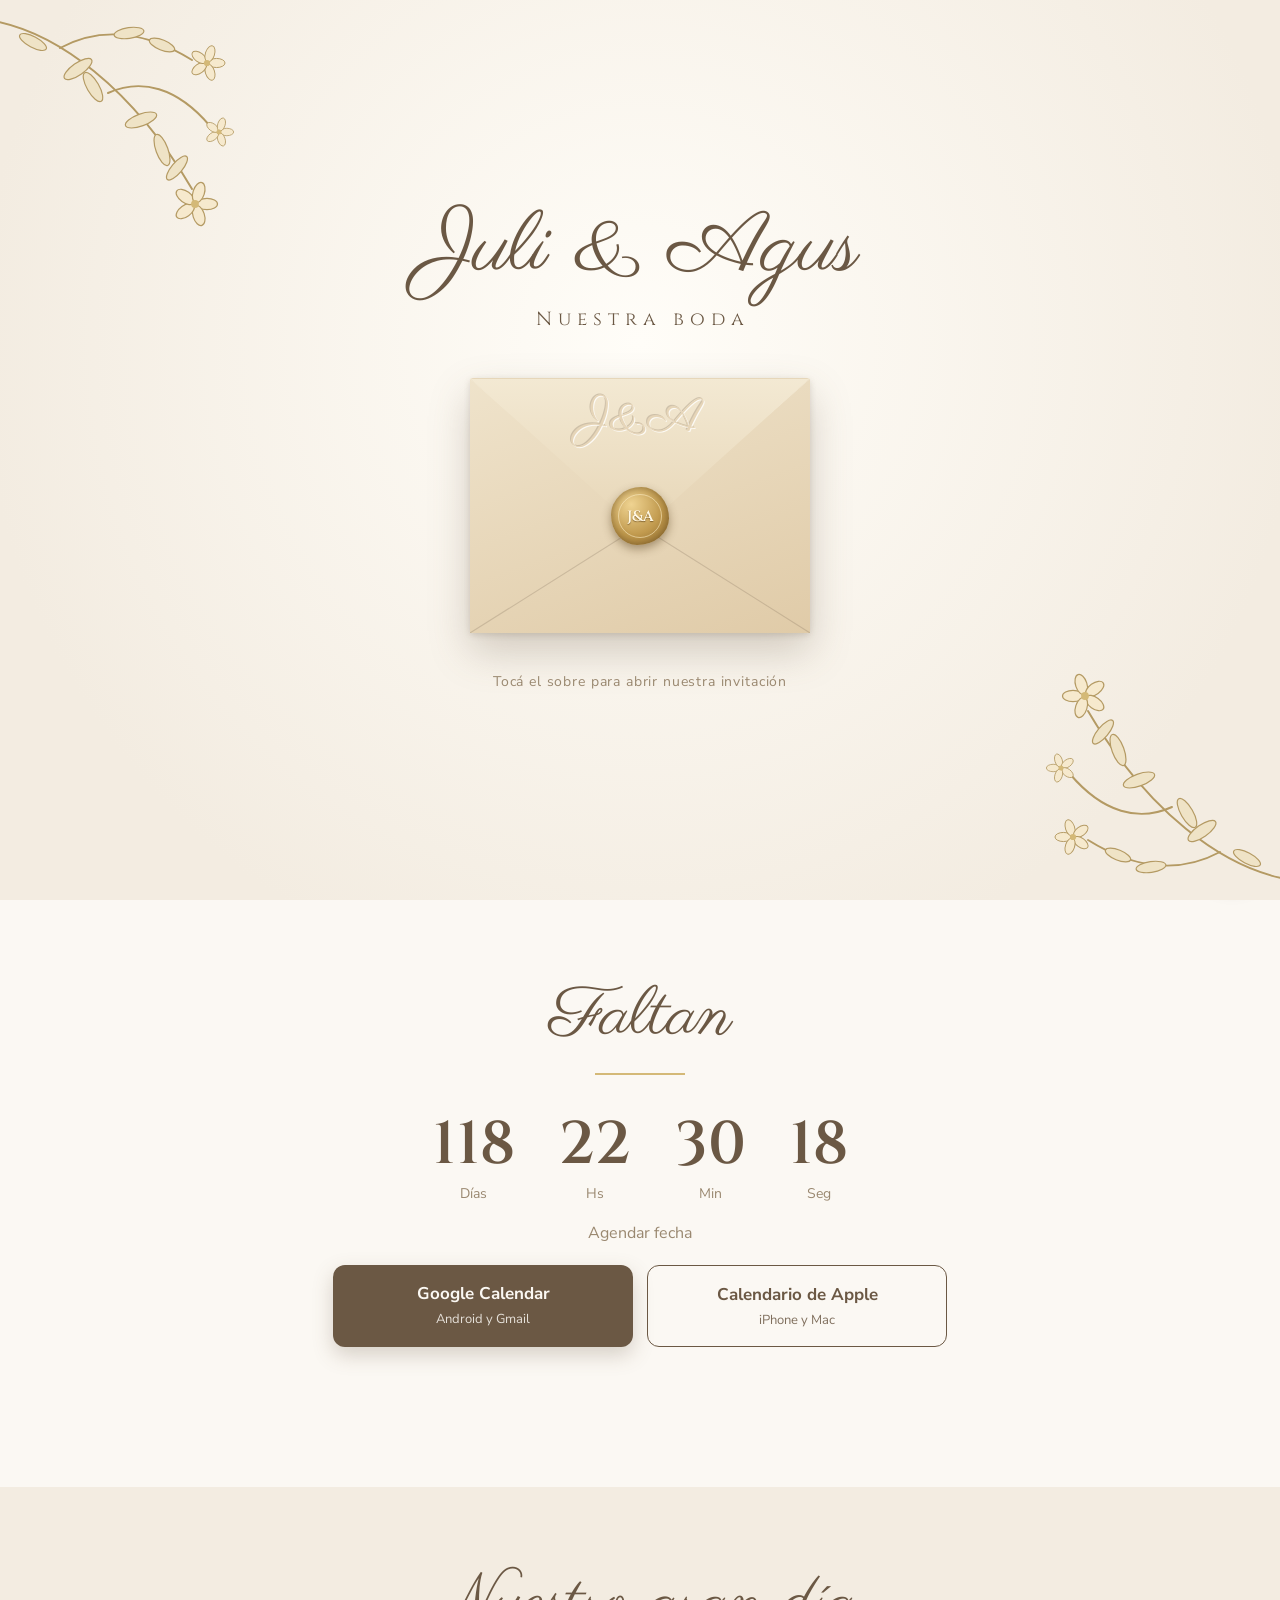
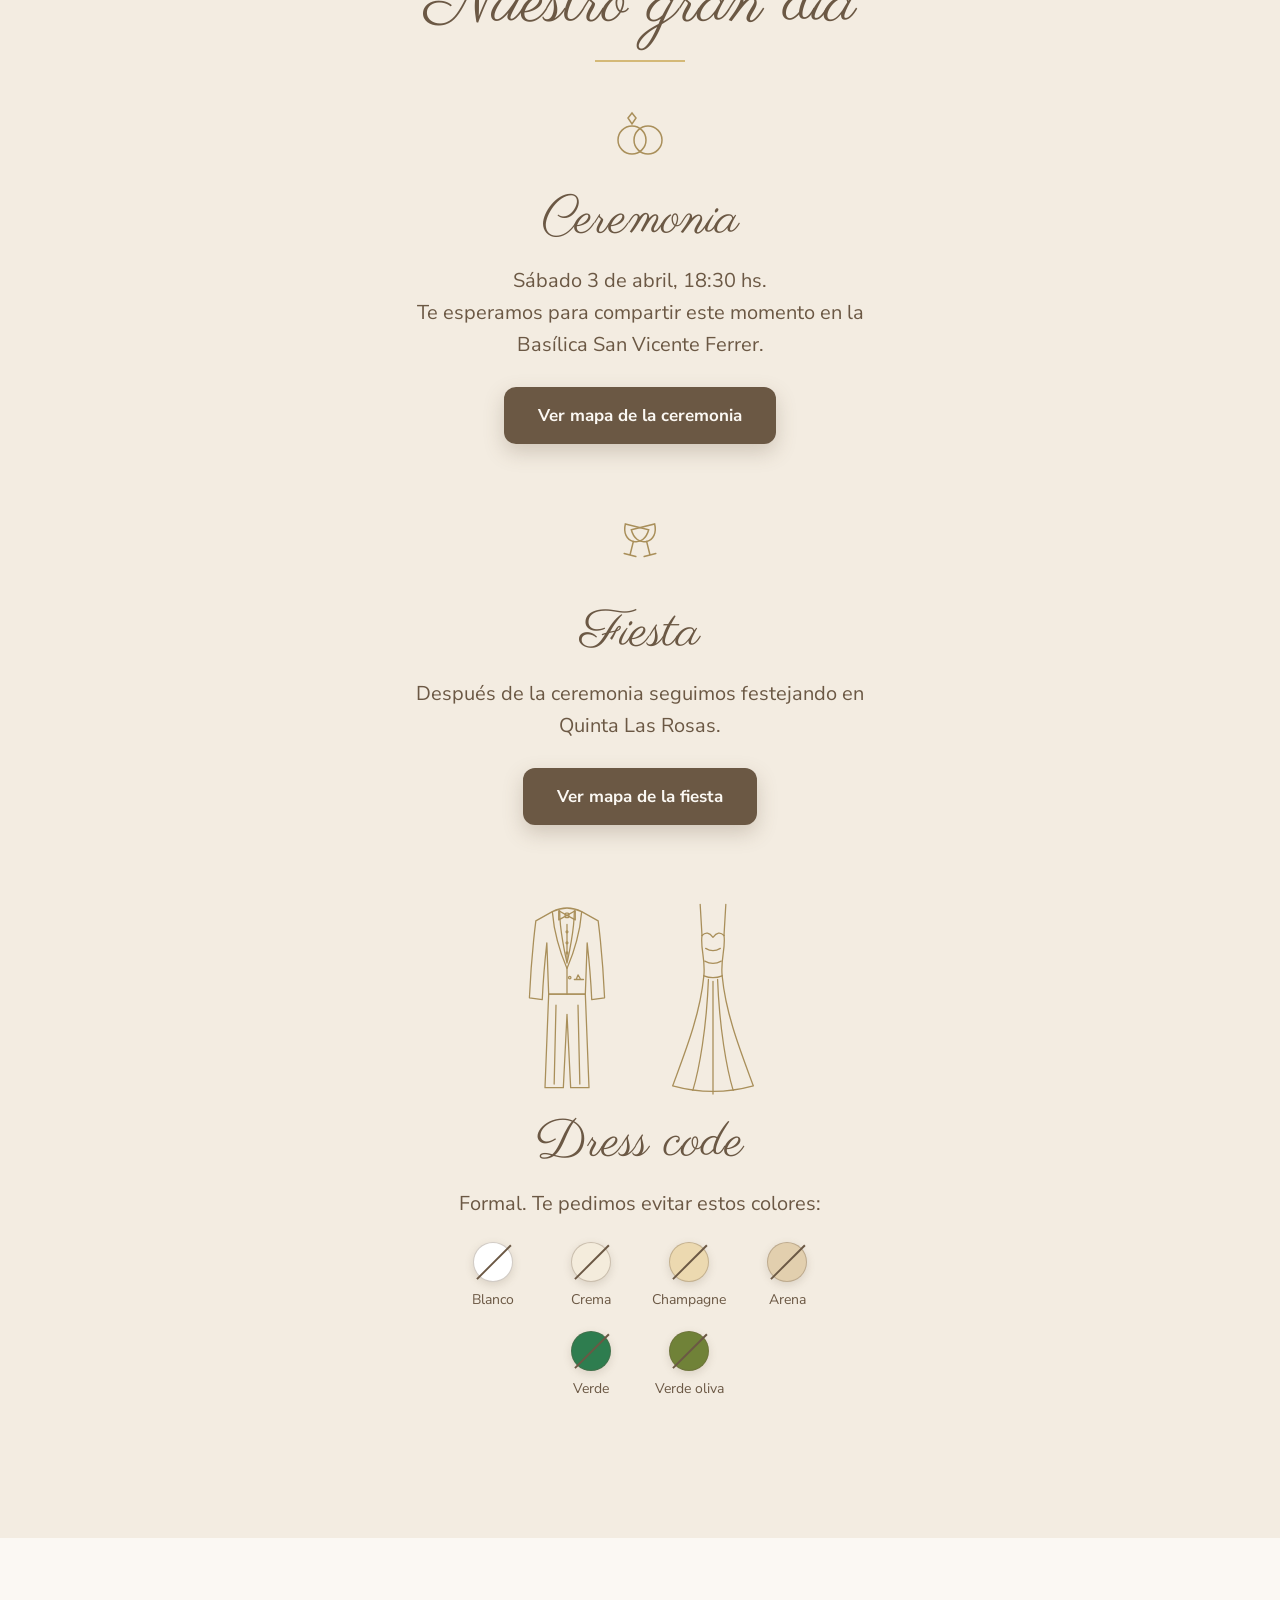
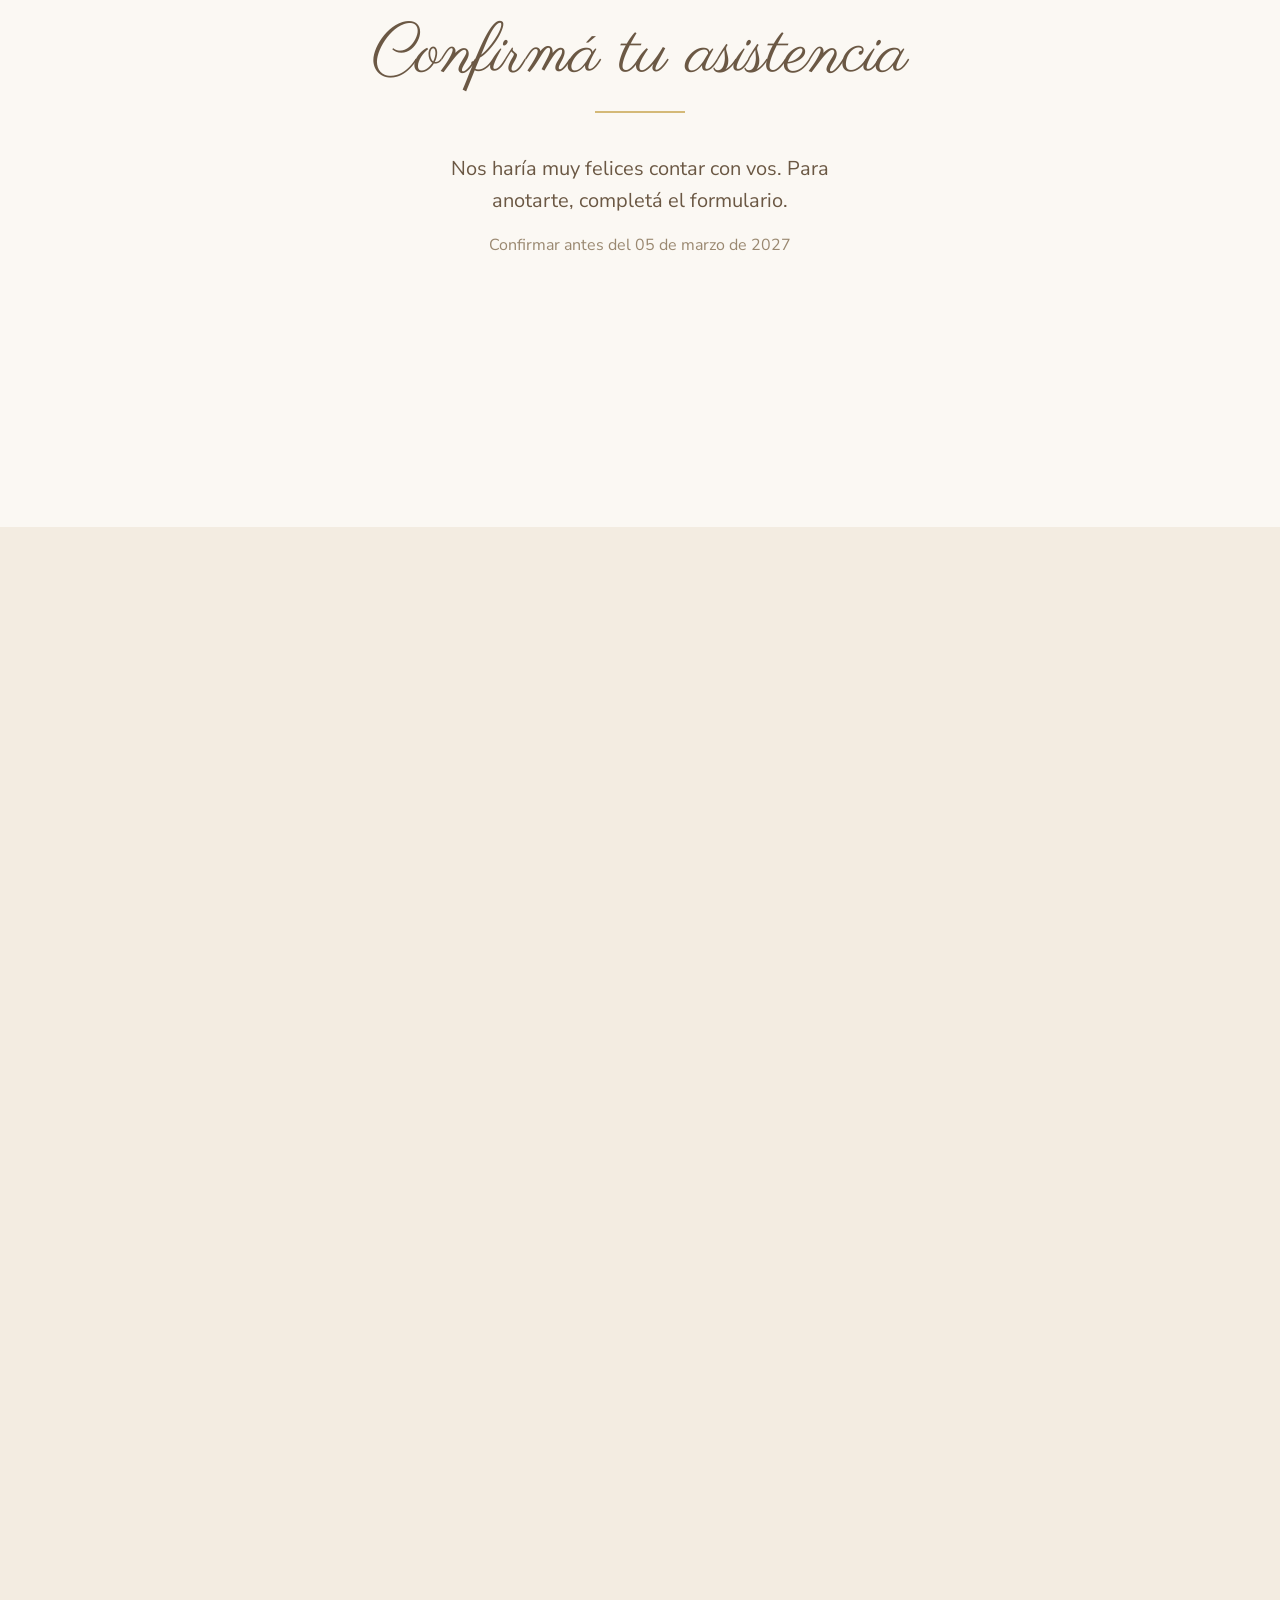
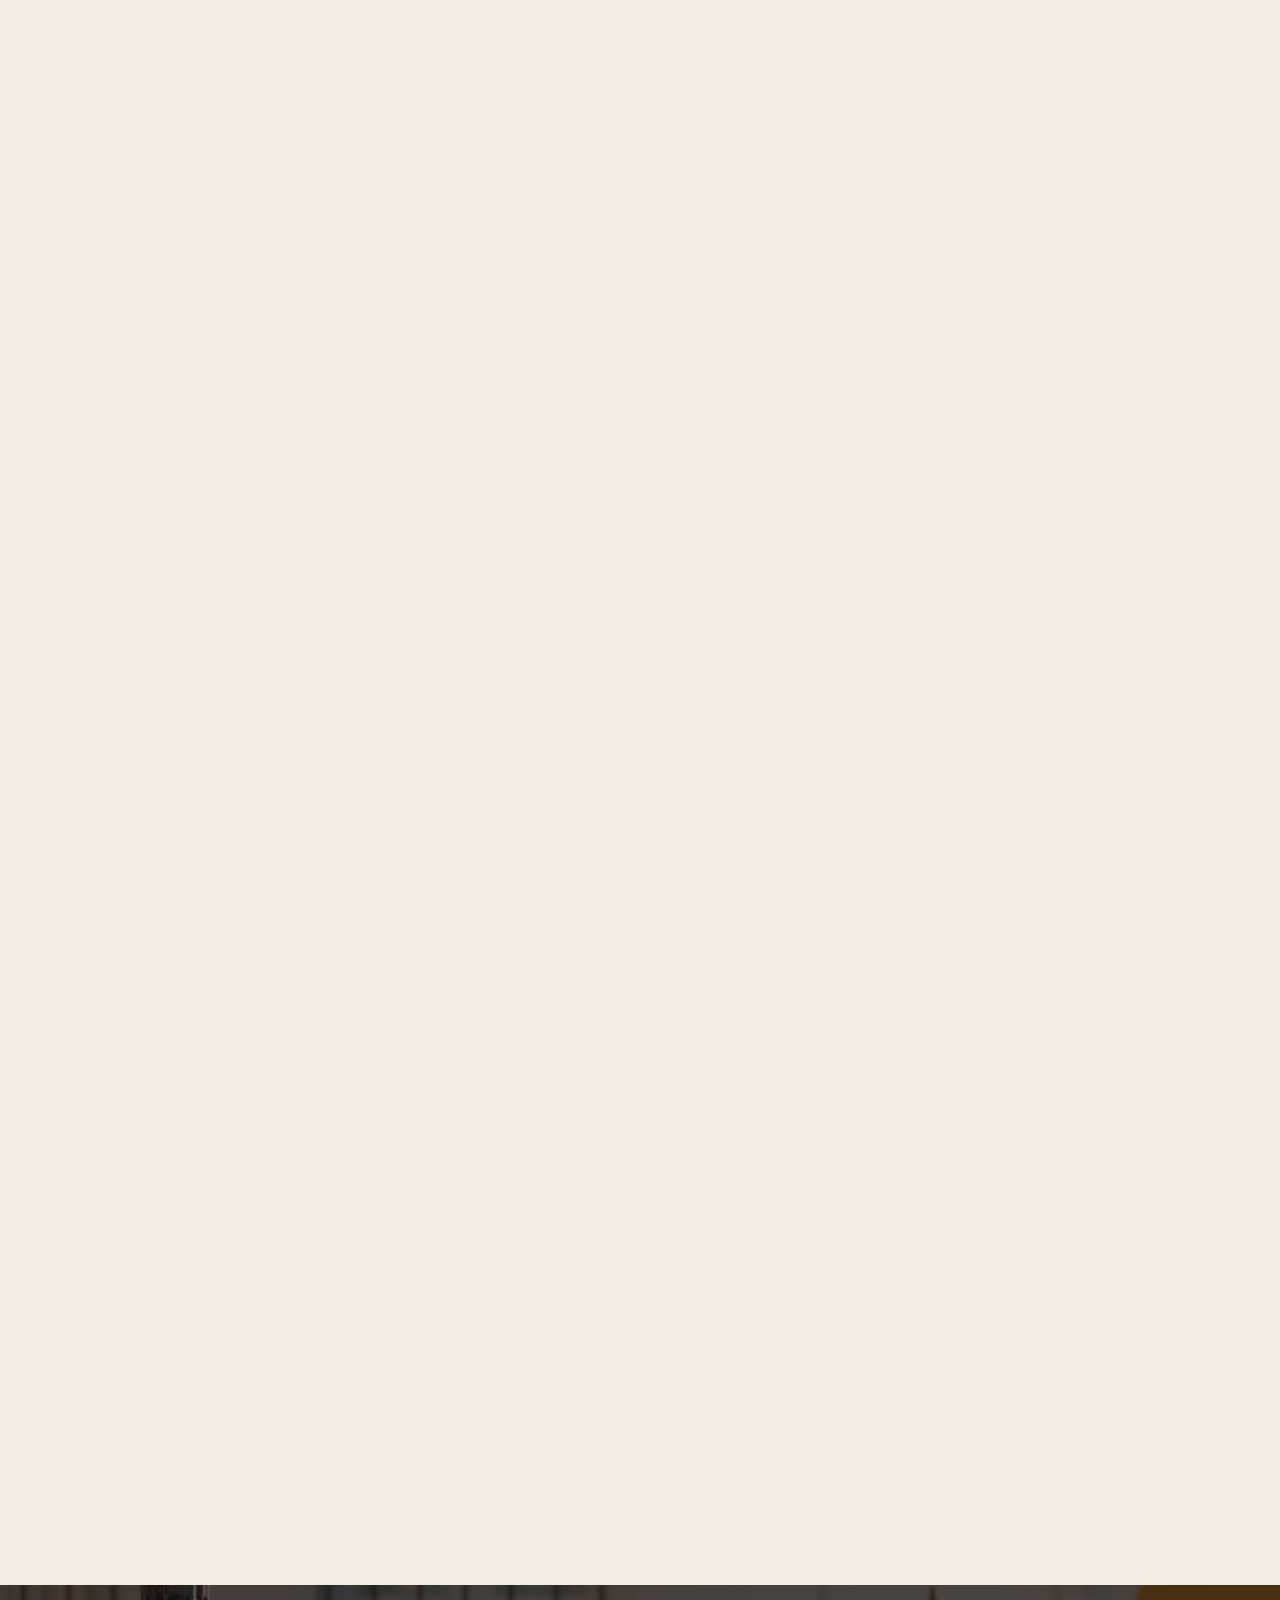
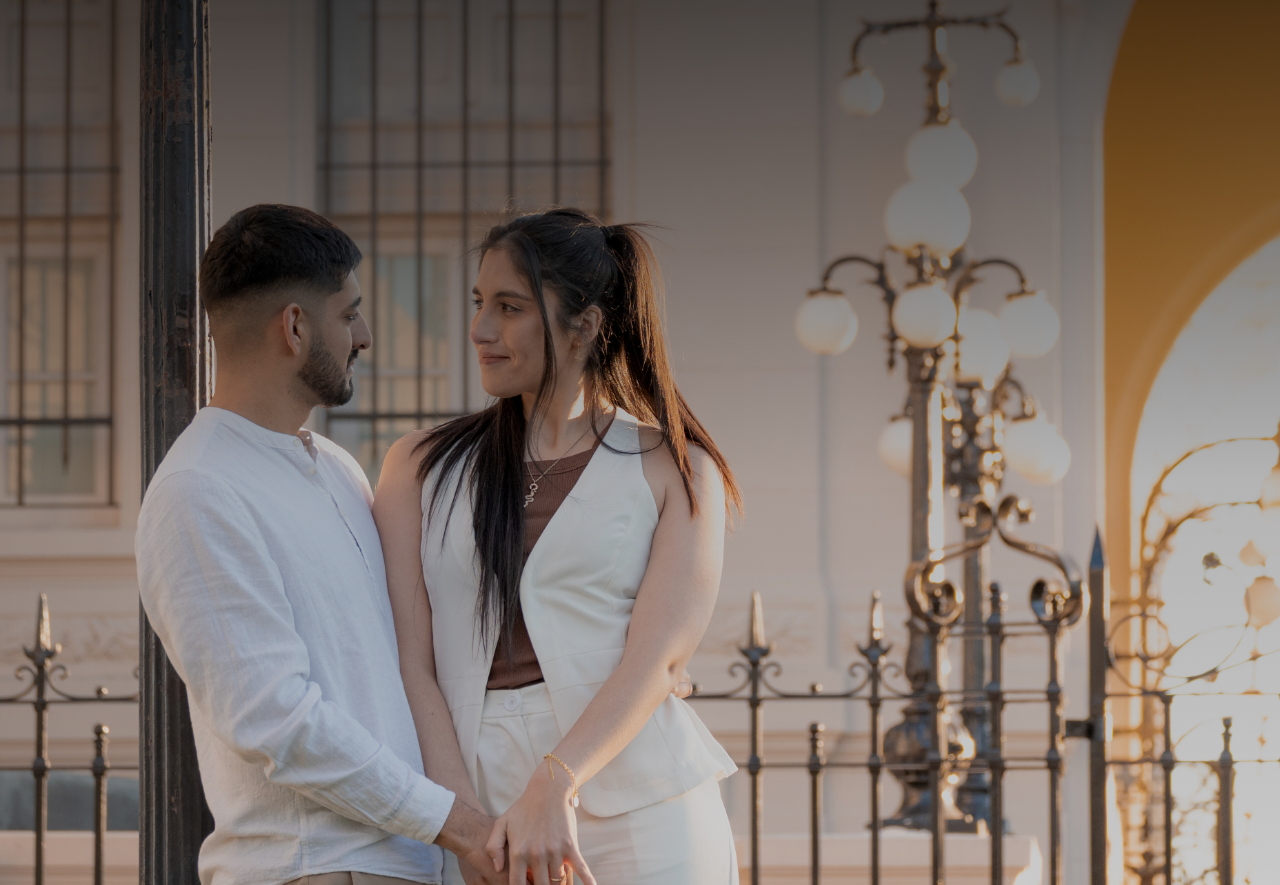
==== invitacion.html @ 54a0a82a "Update invitacion.html" ====
<!DOCTYPE html>
<html lang="es">
<head>
    <meta charset="UTF-8">
    <meta name="viewport" content="width=device-width, initial-scale=1.0">
    <title>Juli & Agus · 3 de abril de 2027</title>
    <meta name="description" content="¡Nos casamos! Te esperamos el 3 de abril de 2027 a las 18:30 hs en Quinta Las Rosas.">
    <meta property="og:type" content="website">
    <meta property="og:title" content="Juli & Agus · ¡Nos casamos!">
    <meta property="og:description" content="Te esperamos el 3 de abril de 2027 a las 18:30 hs.">
    <meta property="og:image" content="https://aguss2604-debug.github.io/JuliyAgus/miniatura.jpg">
    <meta property="og:image:width" content="1200">
    <meta property="og:image:height" content="630">
    <meta property="og:url" content="https://aguss2604-debug.github.io/JuliyAgus/">
    <meta property="og:site_name" content="Juli & Agus">
    <meta name="twitter:card" content="summary_large_image">
    <link rel="preconnect" href="https://fonts.googleapis.com">
    <link rel="preconnect" href="https://fonts.gstatic.com" crossorigin>
    <link href="https://fonts.googleapis.com/css2?family=Cinzel:wght@400;600&family=Nunito+Sans:wght@400;700&family=Parisienne&display=swap" rel="stylesheet">
    <link rel="stylesheet" href="style.css">
    <style>
        /* DRESS CODE */
        .bloque .prendas { display: flex; justify-content: center; align-items: flex-end; gap: 36px; color: #a98f5a; }
        .bloque .prendas svg { width: 110px; height: 202px; }
        .bloque p + .colores { margin-top: 22px; }
        .colores { display: flex; flex-wrap: wrap; justify-content: center; gap: 22px 20px; max-width: 400px; margin: 22px auto 0; list-style: none; font-size: 14px; }
        .colores li { display: flex; flex-direction: column; align-items: center; gap: 10px; width: 78px; line-height: 1.2; }
        .colores i { position: relative; display: block; width: 40px; height: 40px; border-radius: 50%; background: var(--c); border: 1px solid rgba(107, 88, 68, .3); box-shadow: 0 3px 8px rgba(107, 88, 68, .18); }
        .colores i::after { content: ""; position: absolute; left: 50%; top: -5px; width: 1.5px; height: calc(100% + 10px); background: var(--tierra); transform: rotate(45deg); }
        .colores.sugeridos i::after { display: none; }
        .colores + p { margin-top: 36px; }
        /* GALERIA: una columna grande en el celular, dos en pantallas anchas */
        .galeria { display: grid; grid-template-columns: 1fr; gap: 18px; max-width: 520px; margin: 0 auto; }
        .galeria img { display: block; width: 100%; height: auto; border-radius: 14px; box-shadow: 0 10px 26px rgba(107, 88, 68, .2); }
        @media (min-width: 760px) { .galeria { grid-template-columns: 1fr 1fr; gap: 16px; max-width: 860px; align-items: center; } }
        /* AGENDAR FECHA */
        .agendar { display: flex; flex-wrap: wrap; justify-content: center; gap: 14px; margin-top: 18px; }
        .agendar .boton { margin-top: 0; width: min(300px, 100%); }
        .b-sub { display: block; margin-top: 2px; font-size: 13px; font-weight: 400; opacity: .85; }
        .boton.boton-outline { background: transparent; color: var(--tierra); border: 1.5px solid var(--tierra); box-shadow: none; }
        .boton.boton-outline:hover { background: rgba(107, 88, 68, .08); }
    </style>
</head>
<body class="bloqueado">
<noscript><style>.entrada{display:none}.bloqueado{overflow:auto}</style></noscript>

<!-- MUSICA: el archivo en el repo se llama musica.mp3 (GitHub distingue mayúsculas: tiene que coincidir exacto) -->
<audio id="musica" src="musica.mp3" loop preload="none"></audio>
<button class="btn-musica" id="btn-musica" type="button" aria-pressed="false" aria-label="Música">
    <svg class="i-play" viewBox="0 0 24 24" fill="none" stroke="currentColor" stroke-width="1.8"><path d="M9 18V5l11-2v13"/><circle cx="6" cy="18" r="3"/><circle cx="17" cy="16" r="3"/></svg>
    <svg class="i-pausa" viewBox="0 0 24 24" fill="currentColor"><rect x="6" y="5" width="4" height="14" rx="1"/><rect x="14" y="5" width="4" height="14" rx="1"/></svg>
</button>


<!-- PANTALLA DE ENTRADA: el toque en el sobre abre la invitación y arranca la música -->
<div class="entrada" id="entrada">
    <svg width="0" height="0" style="position:absolute" aria-hidden="true"><defs><symbol id="rama" viewBox="0 0 180 180" fill="none">
        <g stroke="#b49a63" stroke-width="1.3" stroke-linecap="round"><path d="M-4 14C38 22 88 58 128 126"/><path d="M40 32C66 18 96 20 128 40"/><path d="M72 62C94 52 118 58 140 84"/></g>
        <g fill="#efe3c6" stroke="#b49a63" stroke-width=".8">
            <ellipse cx="22" cy="28" rx="10" ry="3.6" transform="rotate(28 22 28)"/><ellipse cx="52" cy="46" rx="11" ry="4" transform="rotate(-35 52 46)"/>
            <ellipse cx="62" cy="58" rx="11" ry="4" transform="rotate(60 62 58)"/><ellipse cx="86" cy="22" rx="10" ry="3.6" transform="rotate(-8 86 22)"/>
            <ellipse cx="108" cy="30" rx="9" ry="3.4" transform="rotate(22 108 30)"/><ellipse cx="94" cy="80" rx="11" ry="4" transform="rotate(-20 94 80)"/>
            <ellipse cx="108" cy="100" rx="11" ry="4" transform="rotate(70 108 100)"/><ellipse cx="118" cy="112" rx="10" ry="3.6" transform="rotate(-50 118 112)"/>
        </g>
        <g fill="#f6e9cd" stroke="#b49a63" stroke-width=".8">
            <g transform="translate(130 136)"><ellipse cx="8" rx="7" ry="3.8"/><ellipse cx="8" rx="7" ry="3.8" transform="rotate(72)"/><ellipse cx="8" rx="7" ry="3.8" transform="rotate(144)"/><ellipse cx="8" rx="7" ry="3.8" transform="rotate(216)"/><ellipse cx="8" rx="7" ry="3.8" transform="rotate(288)"/><circle r="2.6" fill="#d4b977" stroke="none"/></g>
            <g transform="translate(138 42) scale(.8)"><ellipse cx="8" rx="7" ry="3.8"/><ellipse cx="8" rx="7" ry="3.8" transform="rotate(72)"/><ellipse cx="8" rx="7" ry="3.8" transform="rotate(144)"/><ellipse cx="8" rx="7" ry="3.8" transform="rotate(216)"/><ellipse cx="8" rx="7" ry="3.8" transform="rotate(288)"/><circle r="2.6" fill="#d4b977" stroke="none"/></g>
            <g transform="translate(146 88) scale(.65)"><ellipse cx="8" rx="7" ry="3.8"/><ellipse cx="8" rx="7" ry="3.8" transform="rotate(72)"/><ellipse cx="8" rx="7" ry="3.8" transform="rotate(144)"/><ellipse cx="8" rx="7" ry="3.8" transform="rotate(216)"/><ellipse cx="8" rx="7" ry="3.8" transform="rotate(288)"/><circle r="2.6" fill="#d4b977" stroke="none"/></g>
        </g>
    </symbol></defs></svg>
    <svg class="rama rama-1" viewBox="0 0 180 180" aria-hidden="true"><use href="#rama"/></svg>
    <svg class="rama rama-2" viewBox="0 0 180 180" aria-hidden="true"><use href="#rama"/></svg>
    <h1 class="ent-nombres">Juli &amp; Agus</h1>
    <p class="ent-sub">Nuestra boda</p>
    <button type="button" id="abrir" class="sobre" aria-label="Abrir invitación">
        <span class="tarjeta"><em>Juli y Agus</em><small>03.04.27</small></span>
        <span class="frente"><svg viewBox="0 0 320 240" preserveAspectRatio="none" aria-hidden="true"><path d="M0 240L160 139M320 240L160 139" stroke="rgba(107,88,68,.22)" fill="none"/><path d="M0 0L160 139L320 0" stroke="rgba(255,255,255,.65)" fill="none"/></svg></span>
        <span class="solapa"><span class="mono">J&amp;A</span></span>
        <span class="sello">J&amp;A</span>
    </button>
    <span class="tip">Tocá el sobre para abrir nuestra invitación</span>
</div>

<!-- PORTADA -->
<section class="hero">
    <img src="Portada.jpg" class="background" alt="Juli y Agus">
    <div class="overlay"></div>
    <div class="marco"></div>
    <div class="fecha">03.04.27</div>
    <div class="contenido">
        <h1>¡NOS<br>CASAMOS!</h1>
    </div>
    <div class="nombres">Juli y Agus</div>
</section>

<!-- RELOJ -->
<section class="seccion">
    <h2 class="titulo">Faltan</h2>
    <div class="linea"></div>
    <div class="reloj" id="reloj">
        <div><strong id="r-dias">00</strong><span>Días</span></div>
        <div><strong id="r-hs">00</strong><span>Hs</span></div>
        <div><strong id="r-min">00</strong><span>Min</span></div>
        <div><strong id="r-seg">00</strong><span>Seg</span></div>
    </div>
    <p class="texto chico">Agendar fecha</p>
    <div class="agendar">
        <a class="boton" target="_blank" rel="noopener"
           href="https://calendar.google.com/calendar/render?action=TEMPLATE&amp;text=Casamiento%20de%20Juli%20y%20Agus&amp;dates=20270403T183000/20270404T040000&amp;ctz=America/Argentina/Buenos_Aires&amp;location=Bas%C3%ADlica%20San%20Vicente%20Ferrer&amp;details=Ceremonia%2018%3A30%20hs.%20Fiesta%20en%20Quinta%20Las%20Rosas.">Google Calendar<span class="b-sub">Android y Gmail</span></a>
        <a class="boton boton-outline" href="boda-juli-y-agus.ics">Calendario de Apple<span class="b-sub">iPhone y Mac</span></a>
    </div>
</section>

<!-- DETALLES -->
<section class="seccion crema2">
    <h2 class="titulo">Nuestro gran día</h2>
    <div class="linea"></div>

    <div class="bloque">
        <svg viewBox="0 0 64 64" fill="none" stroke="currentColor" stroke-width="1.5" stroke-linecap="round" aria-hidden="true"><circle cx="24" cy="38" r="14"/><circle cx="40" cy="38" r="14"/><path d="M20 16l4-5 4 5-4 6z"/></svg>
        <h3>Ceremonia</h3>
        <p>Sábado 3 de abril, 18:30 hs.<br>Te esperamos para compartir este momento en la Basílica San Vicente Ferrer.</p>
        <!-- COMPLETAR: si la ceremonia es en otro lugar, cambiá el texto y el link -->
        <a class="boton" href="https://maps.app.goo.gl/U9LSi2LmjyAa6diA7" target="_blank" rel="noopener">Ver mapa de la ceremonia</a>
    </div>

    <div class="bloque">
        <svg viewBox="0 0 64 64" fill="none" stroke="currentColor" stroke-width="1.5" stroke-linecap="round" aria-hidden="true"><g transform="rotate(14 22 41)"><path d="M10 12h24c0 9-5 15-12 15S10 21 10 12z"/><path d="M22 27v14M16 41h12"/></g><g transform="rotate(-14 42 41)"><path d="M30 12h24c0 9-5 15-12 15S30 21 30 12z"/><path d="M42 27v14M36 41h12"/></g></svg>
        <h3>Fiesta</h3>
        <p>Después de la ceremonia seguimos festejando en Quinta Las Rosas.</p>
        <!-- COMPLETAR: link del mapa de la fiesta si es distinto -->
        <a class="boton" href="https://maps.app.goo.gl/X2xq9izKNVHr5qVP9" target="_blank" rel="noopener">Ver mapa de la fiesta</a>
    </div>

    <div class="bloque">
        <div class="prendas" aria-hidden="true">
            <svg viewBox="0 0 120 220" fill="none" stroke="currentColor" stroke-width="1.4" stroke-linecap="round" stroke-linejoin="round"><path d="M44 18L26 28C22 60 20 90 19 112L33 114C34 92 36 70 38 52L40 108H80L82 52C84 70 86 92 87 114L101 112C100 90 98 60 94 28L76 18Q60 10 44 18Z"/><path d="M44 18C46 44 54 66 60 80C66 66 74 44 76 18M52 17C52 38 56 56 60 74C64 56 68 38 68 17"/><path d="M60 22L51 17V27ZM60 22L69 17V27Z"/><rect x="58" y="19.5" width="4" height="5" rx="1"/><path d="M60 32V70M60 80V108"/><circle cx="60" cy="40" r="1"/><circle cx="60" cy="52" r="1"/><circle cx="60" cy="63" r="1"/><circle cx="63" cy="90" r="1.3"/><path d="M68 92h10M70 92l2-5 3 5"/><path d="M40 108H80L84 210H64L60 130L56 210H36Z"/><path d="M48 120L46 206M72 120L74 206"/></svg>
            <svg viewBox="0 0 120 220" fill="none" stroke="currentColor" stroke-width="1.4" stroke-linecap="round" stroke-linejoin="round"><path d="M46 10L48 44M74 10L72 44"/><path d="M48 44Q54 38 60 46Q66 38 72 44"/><path d="M48 44C46 58 52 70 50 88M72 44C74 58 68 70 70 88"/><path d="M52 58Q60 63 68 58M51 72Q60 77 69 72"/><path d="M50 88Q60 92 70 88"/><path d="M50 88C46 130 30 170 16 208Q60 220 104 208C90 170 74 130 70 88"/><path d="M55 92C53 145 45 190 38 213M60 94V217M65 92C67 145 75 190 82 213"/></svg>
        </div>
        <h3>Dress code</h3>
        <p>Formal. Te pedimos evitar estos colores:</p>
        <ul class="colores">
            <li><i style="--c:#ffffff"></i>Blanco</li>
            <li><i style="--c:#f4ecdc"></i>Crema</li>
            <li><i style="--c:#ecd9b0"></i>Champagne</li>
            <li><i style="--c:#e2cfae"></i>Arena</li>
            <li><i style="--c:#2e7d4f"></i>Verde</li>
            <li><i style="--c:#708238"></i>Verde oliva</li>
        </ul>
    </div>
</section>

<!-- CONFIRMAR -->
<section class="seccion">
    <h2 class="titulo">Confirmá tu asistencia</h2>
    <div class="linea"></div>
    <p class="texto">Nos haría muy felices contar con vos. Para anotarte, completá el formulario.</p>
    <p class="texto chico">Confirmar antes del 05 de marzo de 2027</p>
    <!-- COMPLETAR: pegá el link de tu Google Forms -->
    <a class="boton" href="https://docs.google.com/forms/d/e/1FAIpQLScO3Z0U0SGU-ZHV2S_u56hdp0vkPE2p_7C-s5oyExc7ZCbpbw/viewform?usp=dialog" target="_blank" rel="noopener">Anotarme</a>
    <a class="enlace" href="https://wa.me/5492616626411?text=%C2%A1Hola!%20Tengo%20una%20consulta%20sobre%20el%20casamiento." target="_blank" rel="noopener">¿Dudas? Escribinos por WhatsApp</a>
</section>

<!-- GALERIA: usa las fotos que ya están en el repo (podés agregar más líneas <img>) -->
<section class="seccion crema2">
    <h2 class="titulo">Un carrete lleno de amor, ilusión y muchas ganas de que llegue el día</h2>
    <div class="linea"></div>
    <div class="galeria">
        <img src="conocimos.jpg" alt="Juli y Agus, el comienzo" loading="lazy">
        <img src="prime-viaje.jpg" alt="Juli y Agus, nuestro primer viaje" loading="lazy">
        <img src="propuesta.jpg" alt="Juli y Agus, la propuesta" loading="lazy">
        <img src="compromiso.jpg" alt="Juli y Agus, nuestro compromiso" loading="lazy">
        <img src="foto-JA-1.jpg" alt="Juli y Agus, beso" loading="lazy">
        <img src="foto-JA-2.jpg" alt="Juli y Agus, posando" loading="lazy">
        <img src="foto-JA-3.jpg" alt="Juli y Agus, mirada" loading="lazy">
    </div>
</section>

<!-- CIERRE -->
<section class="cierre">
    <img src="cierre.jpg" alt="" loading="lazy">
    <div class="velo"></div>
    <div class="cierre-texto"><p>Te esperamos</p><h2>Juli y Agus</h2><span>03.04.27</span></div>
</section>

<script>
const musica = document.getElementById("musica"), btn = document.getElementById("btn-musica");
function estado(suena) {
    btn.setAttribute("aria-pressed", suena);
    btn.setAttribute("aria-label", suena ? "Pausar música" : "Reproducir música");
}
btn.addEventListener("click", async () => {
    if (musica.paused) {
        try { await musica.play(); estado(true); }
        catch (err) { estado(false); console.warn("No se pudo reproducir la música:", err); }
    } else {
        musica.pause(); estado(false);
    }
});
document.getElementById("abrir").addEventListener("click", async () => {
    const play = musica.play(); // primero, dentro del toque del usuario
    const entrada = document.getElementById("entrada");
    entrada.classList.add("abierto");
    setTimeout(() => { document.body.classList.remove("bloqueado"); entrada.classList.add("oculta"); }, 1900);
    try { await play; estado(true); } catch (err) { estado(false); }
}, { once: true });
musica.addEventListener("error", () => estado(false));
musica.addEventListener("ended", () => estado(false));

const boda = new Date("2027-04-03T18:30:00-03:00");
const p2 = n => String(n).padStart(2, "0");
function reloj() {
    let d = Math.max(0, boda - new Date());
    const v = { dias: Math.floor(d / 864e5), hs: Math.floor(d % 864e5 / 36e5), min: Math.floor(d % 36e5 / 6e4), seg: Math.floor(d % 6e4 / 1e3) };
    for (const k in v) document.getElementById("r-" + k).textContent = p2(v[k]);
}
reloj(); setInterval(reloj, 1000);

/* ---------- APARECER / DESAPARECER AL HACER SCROLL ---------- */
if (!matchMedia("(prefers-reduced-motion: reduce)").matches) {
    const items = document.querySelectorAll(".titulo,.linea,.reloj,.texto,.valor,.bloque,.momento,.seccion>.boton,.agendar,.enlace,.cierre-texto,.galeria img");
    items.forEach(el => el.classList.add("rv"));
    const io = new IntersectionObserver(entradas => entradas.forEach((e, i) => {
        const el = e.target;
        if (e.isIntersecting) {
            el.style.setProperty("--d", Math.min(i, 4) * 0.12 + "s");
            el.classList.add("visible");
        } else {
            // al salir por arriba vuelve a entrar desde arriba; por abajo, desde abajo
            el.style.setProperty("--dy", e.boundingClientRect.top < 0 ? "-30px" : "30px");
            el.style.setProperty("--d", "0s");
            el.classList.remove("visible");
        }
    }), { threshold: 0.15, rootMargin: "0px 0px -8% 0px" });
    items.forEach(el => io.observe(el));
}
</script>
</body>
</html>
---- style.css ----
* { margin: 0; padding: 0; box-sizing: border-box; }

:root {
    --crema: #fbf8f3;
    --crema2: #f3ece1;
    --tierra: #6b5844;
    --tierra-suave: #9a8870;
    --dorado: #e6d78b;
    --dorado-linea: #d4b977;
}

html { scroll-behavior: smooth; }
body { font-family: 'Nunito Sans', sans-serif; background: var(--crema); color: var(--tierra); line-height: 1.6; }

/* ---------- PORTADA ---------- */
.hero { position: relative; height: 100vh; height: 100svh; overflow: hidden; }
.background { position: absolute; inset: 0; width: 100%; height: 100%; object-fit: cover; }
.overlay { position: absolute; inset: 0; background: rgba(0, 0, 0, .35); }
.marco { position: absolute; inset: 8% 10%; border: 1px solid var(--dorado); z-index: 2; }
.fecha { position: absolute; top: 12%; width: 100%; text-align: center; color: var(--dorado); font: 400 clamp(22px, 4.5vw, 32px) 'Cinzel', serif; letter-spacing: 4px; z-index: 3; }
.contenido { position: absolute; top: 50%; left: 50%; transform: translate(-50%, -50%); width: 80%; text-align: center; z-index: 3; }
.contenido h1 { font: 600 clamp(44px, 12vw, 90px)/.95 'Cinzel', serif; color: var(--dorado); text-shadow: 0 2px 12px rgba(0, 0, 0, .5); }
.contenido p { margin-top: 20px; color: #fff; font-size: clamp(16px, 3.5vw, 24px); text-shadow: 0 2px 8px rgba(0, 0, 0, .6); }
.nombres { position: absolute; bottom: 12%; width: 100%; text-align: center; color: var(--dorado); font: 400 clamp(38px, 8vw, 56px) 'Parisienne', cursive; text-shadow: 0 2px 10px rgba(0, 0, 0, .5); z-index: 3; }

/* ---------- PANTALLA DE ENTRADA (sobre) ---------- */
.bloqueado { overflow: hidden; }
.entrada { position: fixed; inset: 0; z-index: 2000; display: flex; flex-direction: column; align-items: center; justify-content: center; gap: 12px; padding: 24px; text-align: center; overflow: hidden; background: radial-gradient(circle at 50% 38%, #fffdf8, #f3ece1 78%); color: var(--tierra); transition: opacity .9s ease, visibility .9s; }
.entrada.oculta { opacity: 0; visibility: hidden; }
.rama { position: absolute; width: clamp(150px, 44vw, 270px); height: auto; pointer-events: none; }
.rama-1 { top: 0; left: 0; }
.rama-2 { bottom: 0; right: 0; transform: rotate(180deg); }
.ent-nombres { position: relative; font: 400 clamp(52px, 15vw, 84px)/1.05 'Parisienne', cursive; }
.ent-sub { position: relative; font: 400 clamp(15px, 4vw, 19px) 'Cinzel', serif; letter-spacing: .32em; text-indent: .32em; }
.tip { position: relative; font-size: 14px; letter-spacing: .06em; color: var(--tierra-suave); }
.sobre { position: relative; margin: 34px 0 26px; width: min(340px, 84vw); aspect-ratio: 4 / 3; padding: 0; border: 0; border-radius: 4px; background: #d9c4a0; box-shadow: 0 18px 40px rgba(107, 88, 68, .28), 0 2px 6px rgba(107, 88, 68, .2); cursor: pointer; perspective: 900px; }
.sobre > span { position: absolute; }
.frente { inset: 0; background: linear-gradient(160deg, #efe3cb, #e0cba8); clip-path: polygon(0 0, 50% 58%, 100% 0, 100% 100%, 0 100%); z-index: 3; }
.frente svg { display: block; width: 100%; height: 100%; }
.solapa { left: 0; top: 0; width: 100%; height: 60%; background: linear-gradient(180deg, #f3e9d3, #e7d6b7); clip-path: polygon(0 0, 100% 0, 50% 100%); transform-origin: top; transition: transform .8s ease; z-index: 4; }
.mono { position: absolute; left: 0; right: 0; top: 12%; text-align: center; font: 400 clamp(34px, 10vw, 46px)/1 'Parisienne', cursive; color: #e6d5b8; text-shadow: 1px 1px 0 rgba(255, 255, 255, .8), -1px -1px 0 rgba(107, 88, 68, .25); transition: opacity .25s; }
.sello { left: 50%; top: 54%; width: 58px; height: 58px; margin: -29px 0 0 -29px; display: grid; place-items: center; border-radius: 52% 48% 55% 45% / 48% 54% 46% 52%; background: radial-gradient(circle at 35% 30%, #efd391, #c19a4e 55%, #8f6a2c); color: #fff8e4; font: 600 15px 'Cinzel', serif; text-shadow: 0 1px 1px rgba(90, 60, 20, .6); box-shadow: 0 4px 10px rgba(80, 55, 20, .45), inset 0 0 8px rgba(80, 55, 20, .5); z-index: 5; transition: opacity .3s; }
.sello::after { content: ""; position: absolute; inset: 7px; border: 1px solid rgba(255, 240, 200, .55); border-radius: 50%; }
.tarjeta { left: 8%; top: 8%; width: 84%; height: 82%; display: flex; flex-direction: column; align-items: center; justify-content: center; background: var(--crema); border-radius: 4px; box-shadow: 0 4px 14px rgba(107, 88, 68, .25); color: var(--tierra); z-index: 2; transition: transform .9s ease .5s; }
.tarjeta em { font: normal 400 clamp(34px, 9vw, 44px) 'Parisienne', cursive; }
.tarjeta small { font: 400 14px 'Cinzel', serif; letter-spacing: 3px; }
.abierto .solapa { transform: rotateX(180deg); z-index: 1; }
.abierto .mono, .abierto .sello { opacity: 0; }
.abierto .tarjeta { transform: translateY(-55%); }
.ent-nombres, .ent-sub, .tip { transition: opacity .6s ease; }
.abierto .ent-nombres, .abierto .ent-sub, .abierto .tip { opacity: 0; }

/* ---------- MUSICA ---------- */
.btn-musica { position: fixed; right: 20px; bottom: 20px; width: 56px; height: 56px; border: 0; border-radius: 50%; background: var(--tierra); color: var(--crema); cursor: pointer; z-index: 999; display: grid; place-items: center; box-shadow: 0 6px 18px rgba(0, 0, 0, .35); transition: transform .25s; }
.btn-musica:hover { transform: scale(1.08); }
.btn-musica svg { width: 26px; height: 26px; }
.btn-musica .i-pausa, .btn-musica[aria-pressed="true"] .i-play { display: none; }
.btn-musica[aria-pressed="true"] .i-pausa { display: block; }

/* ---------- SECCIONES ---------- */
.seccion { padding: clamp(64px, 10vw, 110px) 24px; text-align: center; }
.crema2 { background: var(--crema2); }
.titulo { font: 400 clamp(46px, 10vw, 68px)/1.1 'Parisienne', cursive; }
.linea { width: 90px; height: 2px; background: var(--dorado-linea); margin: 18px auto 40px; }
.texto { max-width: 460px; margin: 0 auto; font-size: clamp(17px, 4vw, 20px); }
.texto.chico { margin-top: 16px; font-size: 16px; color: var(--tierra-suave); }

.boton { display: inline-block; margin-top: 26px; padding: 15px 34px; border-radius: 12px; background: var(--tierra); color: var(--crema); text-decoration: none; font-weight: 700; font-size: clamp(15px, 3.8vw, 17px); box-shadow: 0 8px 20px rgba(107, 88, 68, .25); transition: transform .25s, background .25s; }
.boton:hover { transform: translateY(-2px); background: #5a4a39; }
.boton:focus-visible, .btn-musica:focus-visible, .enlace:focus-visible { outline: 3px solid var(--dorado-linea); outline-offset: 3px; }
.enlace { display: block; margin-top: 22px; font-size: 15px; color: var(--tierra); }

/* ---------- RELOJ ---------- */
.reloj { display: flex; justify-content: center; gap: clamp(16px, 6vw, 44px); }
.reloj strong { display: block; font: 600 clamp(36px, 11vw, 60px)/1 'Cinzel', serif; font-variant-numeric: tabular-nums; }
.reloj span { display: block; margin-top: 8px; font-size: 14px; color: var(--tierra-suave); }

/* ---------- DETALLES ---------- */
.bloque + .bloque { margin-top: 70px; }
.bloque svg { width: 64px; height: 64px; color: #a98f5a; }
.bloque h3 { margin-top: 10px; font: 400 clamp(38px, 9vw, 52px) 'Parisienne', cursive; }
.bloque p { max-width: 460px; margin: 10px auto 0; font-size: clamp(17px, 4vw, 20px); }

/* ---------- DRESS CODE ---------- */
.bloque .prendas { display: flex; justify-content: center; gap: 28px; }
.bloque .prendas svg { width: 90px; height: 144px; }
.colores { display: flex; justify-content: center; gap: 24px; margin-top: 24px; list-style: none; font-size: 15px; }
.colores li { display: flex; flex-direction: column; align-items: center; gap: 10px; }
.colores i { position: relative; width: 36px; height: 36px; border-radius: 50%; border: 1px solid rgba(107, 88, 68, .35); }
.colores i::after { content: ""; position: absolute; left: 50%; top: -5px; width: 1.5px; height: calc(100% + 10px); background: var(--tierra); transform: rotate(45deg); }
.c-verde { background: #3f7d4e; }
.c-oliva { background: #6b6b2f; }
.c-blanco { background: #fff; }

/* ---------- CONFIRMAR ---------- */
.valor { display: inline-flex; flex-direction: column; margin-top: 26px; padding: 16px 32px; border: 1px solid var(--dorado-linea); border-radius: 14px; background: rgba(255, 255, 255, .6); }
.valor strong { font: 600 clamp(30px, 8vw, 40px) 'Cinzel', serif; }
.valor span { font-size: 14px; color: var(--tierra-suave); }

/* ---------- HISTORIA ---------- */
.momento { margin-bottom: clamp(56px, 9vw, 90px); }
.momento:last-child { margin-bottom: 0; }
.momento img { display: block; width: 100%; max-width: 440px; aspect-ratio: 1 / 1; object-fit: cover; margin: 0 auto 22px; border-radius: 18px; box-shadow: 0 14px 34px rgba(107, 88, 68, .22); }
.momento h3 { font: 400 clamp(34px, 8vw, 44px) 'Parisienne', cursive; }
.momento p { max-width: 480px; margin: 8px auto 0; font-size: clamp(17px, 4vw, 19px); }

/* ---------- CIERRE ---------- */
.cierre { position: relative; min-height: 100vh; min-height: 100svh; display: grid; place-items: start center; overflow: hidden; text-align: center; color: #fff; }
.cierre img { position: absolute; inset: 0; width: 100%; height: 100%; object-fit: cover; object-position: 50% 80%; }
.velo { position: absolute; inset: 0; background: linear-gradient(rgba(0, 0, 0, .65), rgba(0, 0, 0, .15) 55%, rgba(0, 0, 0, .05)); }
.cierre-texto { position: relative; padding: clamp(48px, 10vh, 110px) 24px 24px; }
.cierre-texto h2 { font: 400 clamp(52px, 12vw, 84px)/1.1 'Parisienne', cursive; color: var(--dorado); }
.cierre-texto span { display: block; margin-top: 18px; font: 400 18px 'Cinzel', serif; letter-spacing: 4px; }

/* ---------- APARECER AL HACER SCROLL ---------- */
.rv { opacity: 0; translate: 0 var(--dy, 30px); transition: opacity .9s ease var(--d, 0s), translate .9s ease var(--d, 0s); }
.rv.visible { opacity: 1; translate: 0 0; }
.boton.rv { transition: opacity .9s ease var(--d, 0s), translate .9s ease var(--d, 0s), transform .25s, background .25s; }

@media (max-width: 480px) {
    .marco { inset: 5% 6%; }
    .boton { display: block; max-width: 300px; margin-inline: auto; }
}
@media (prefers-reduced-motion: reduce) { * { transition: none !important; scroll-behavior: auto !important; } }
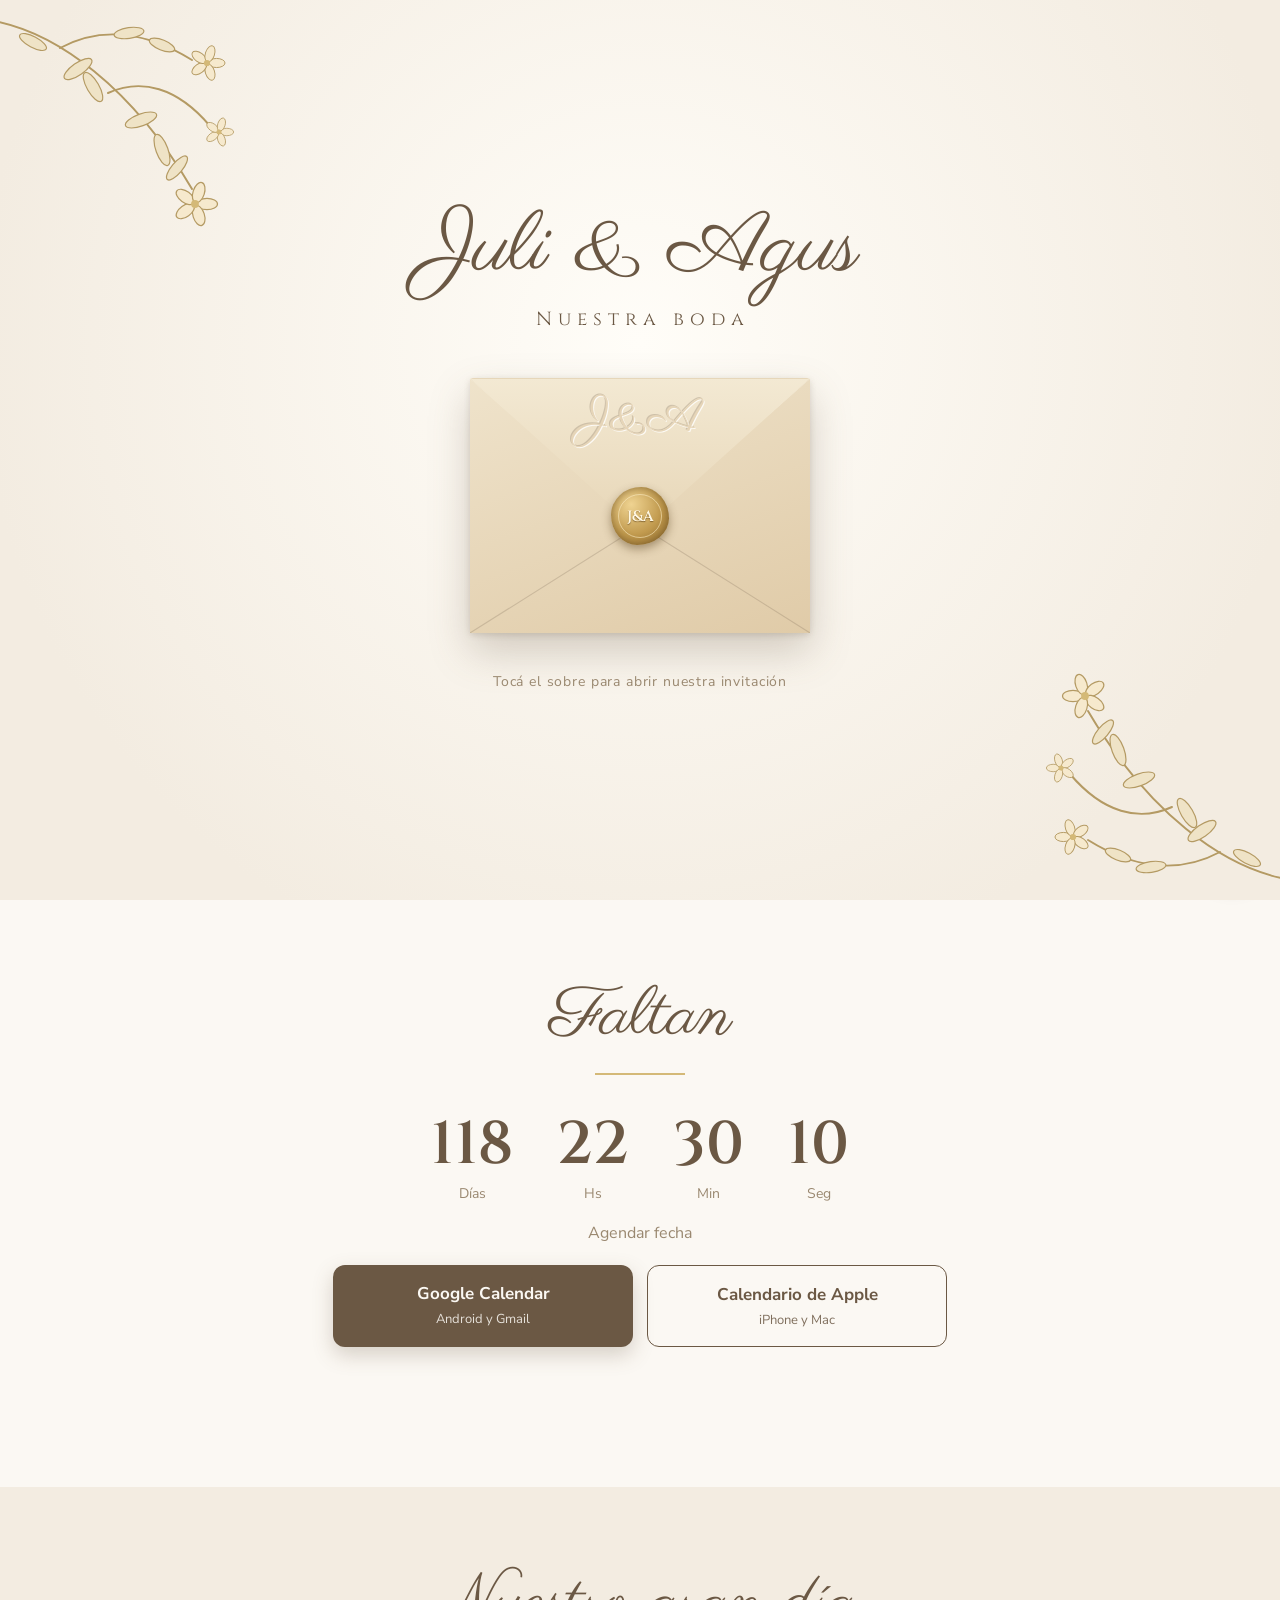
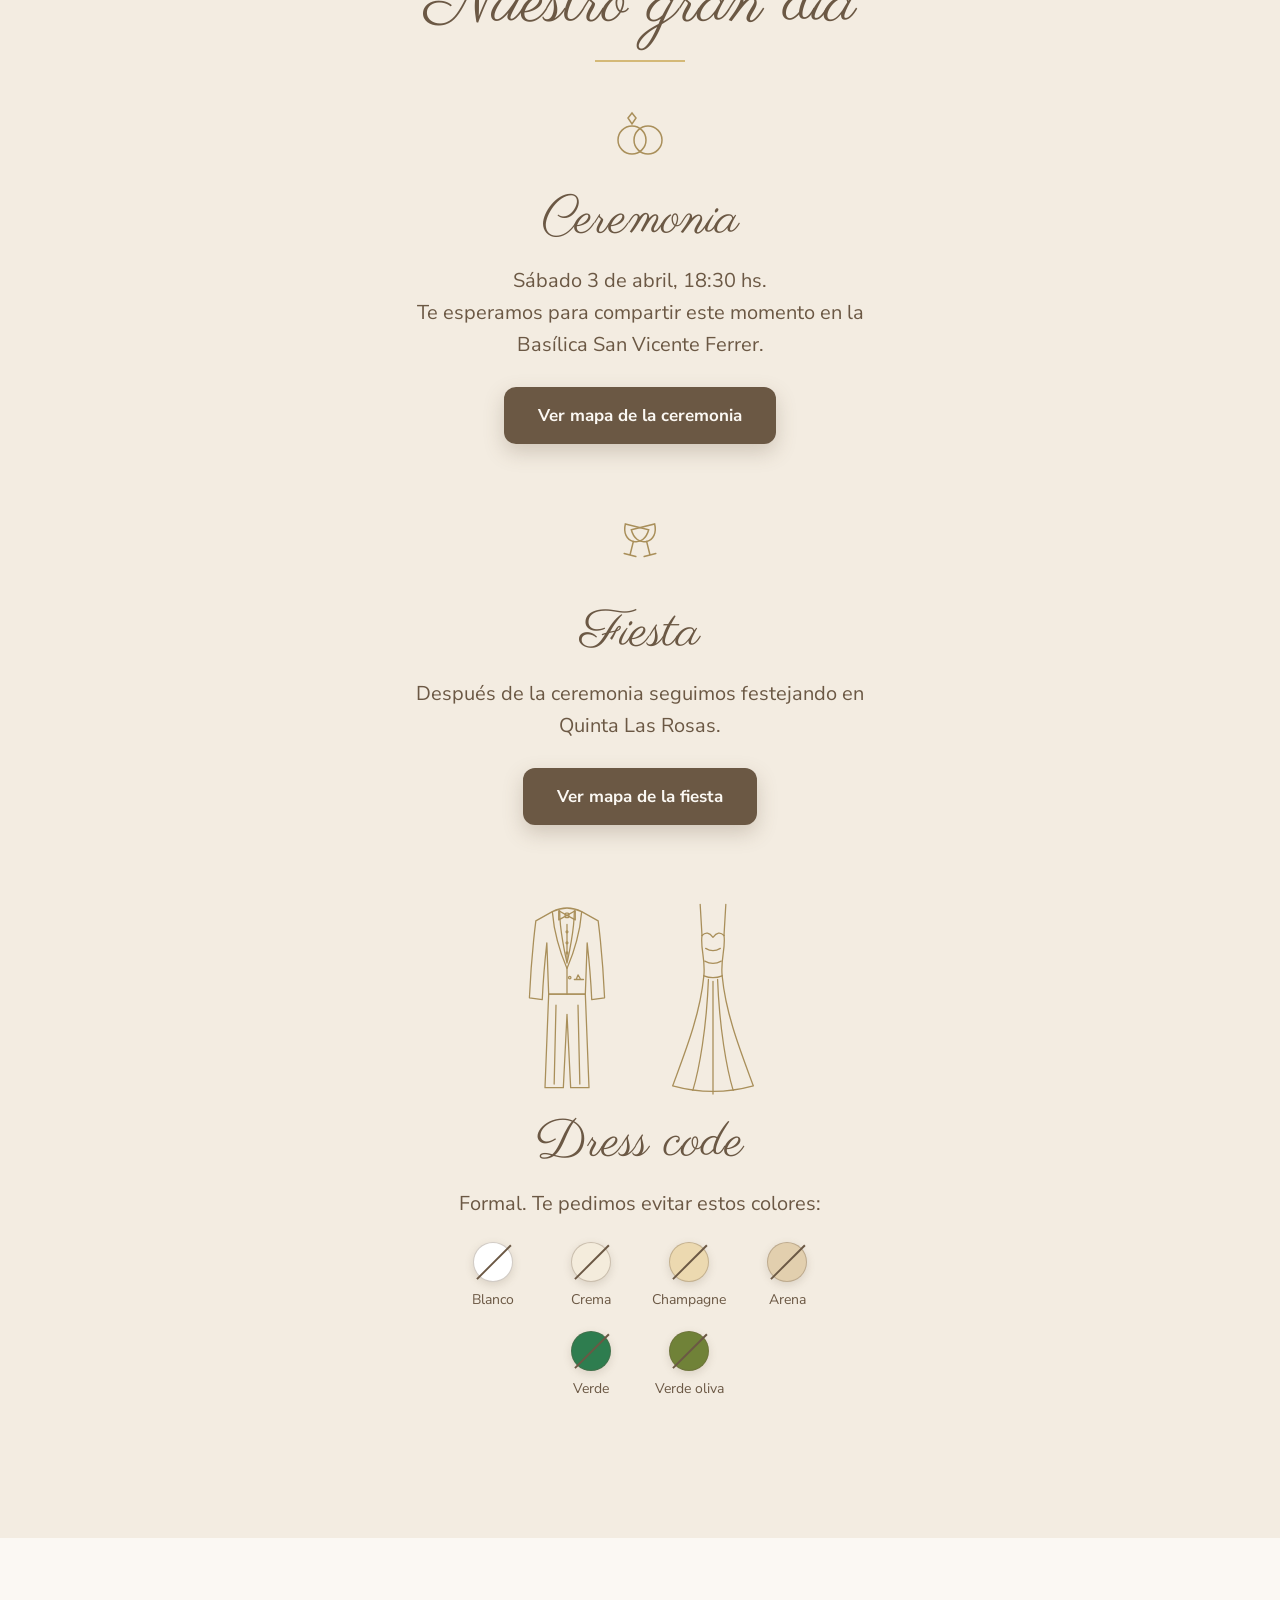
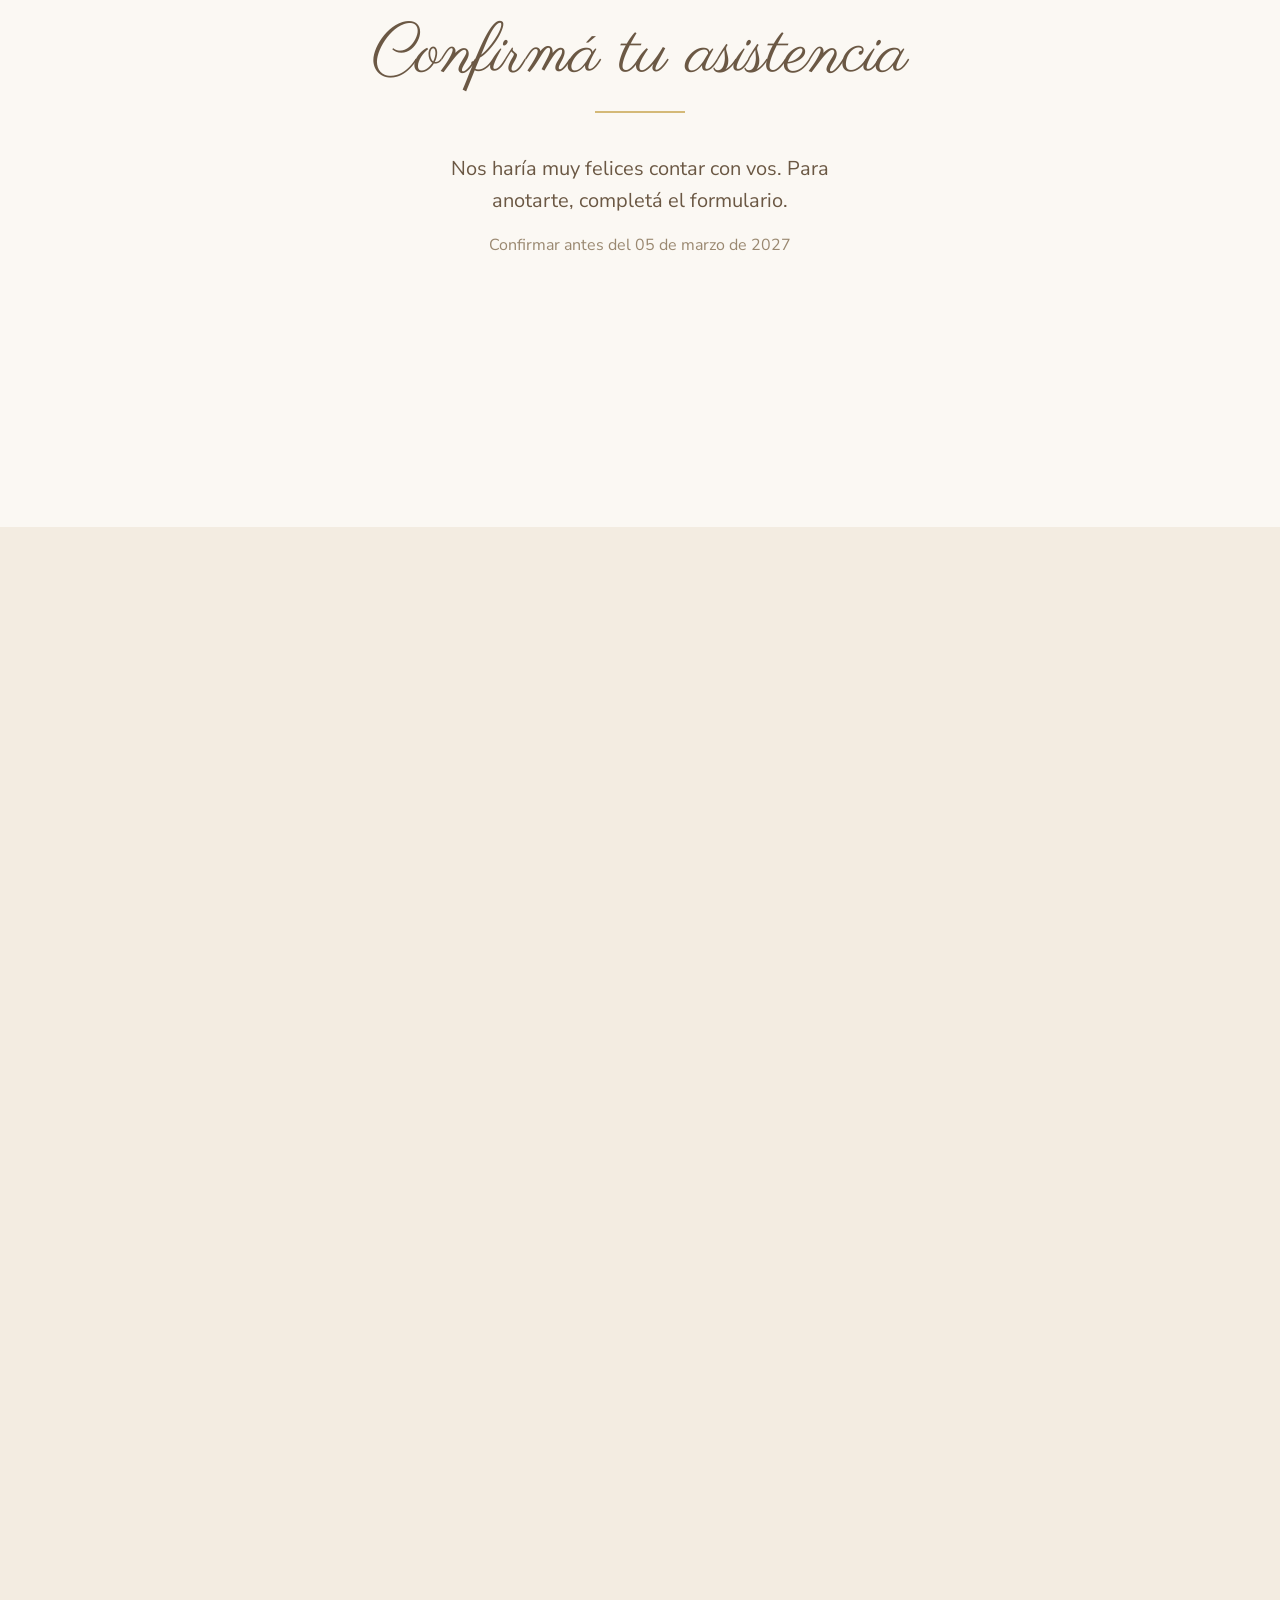
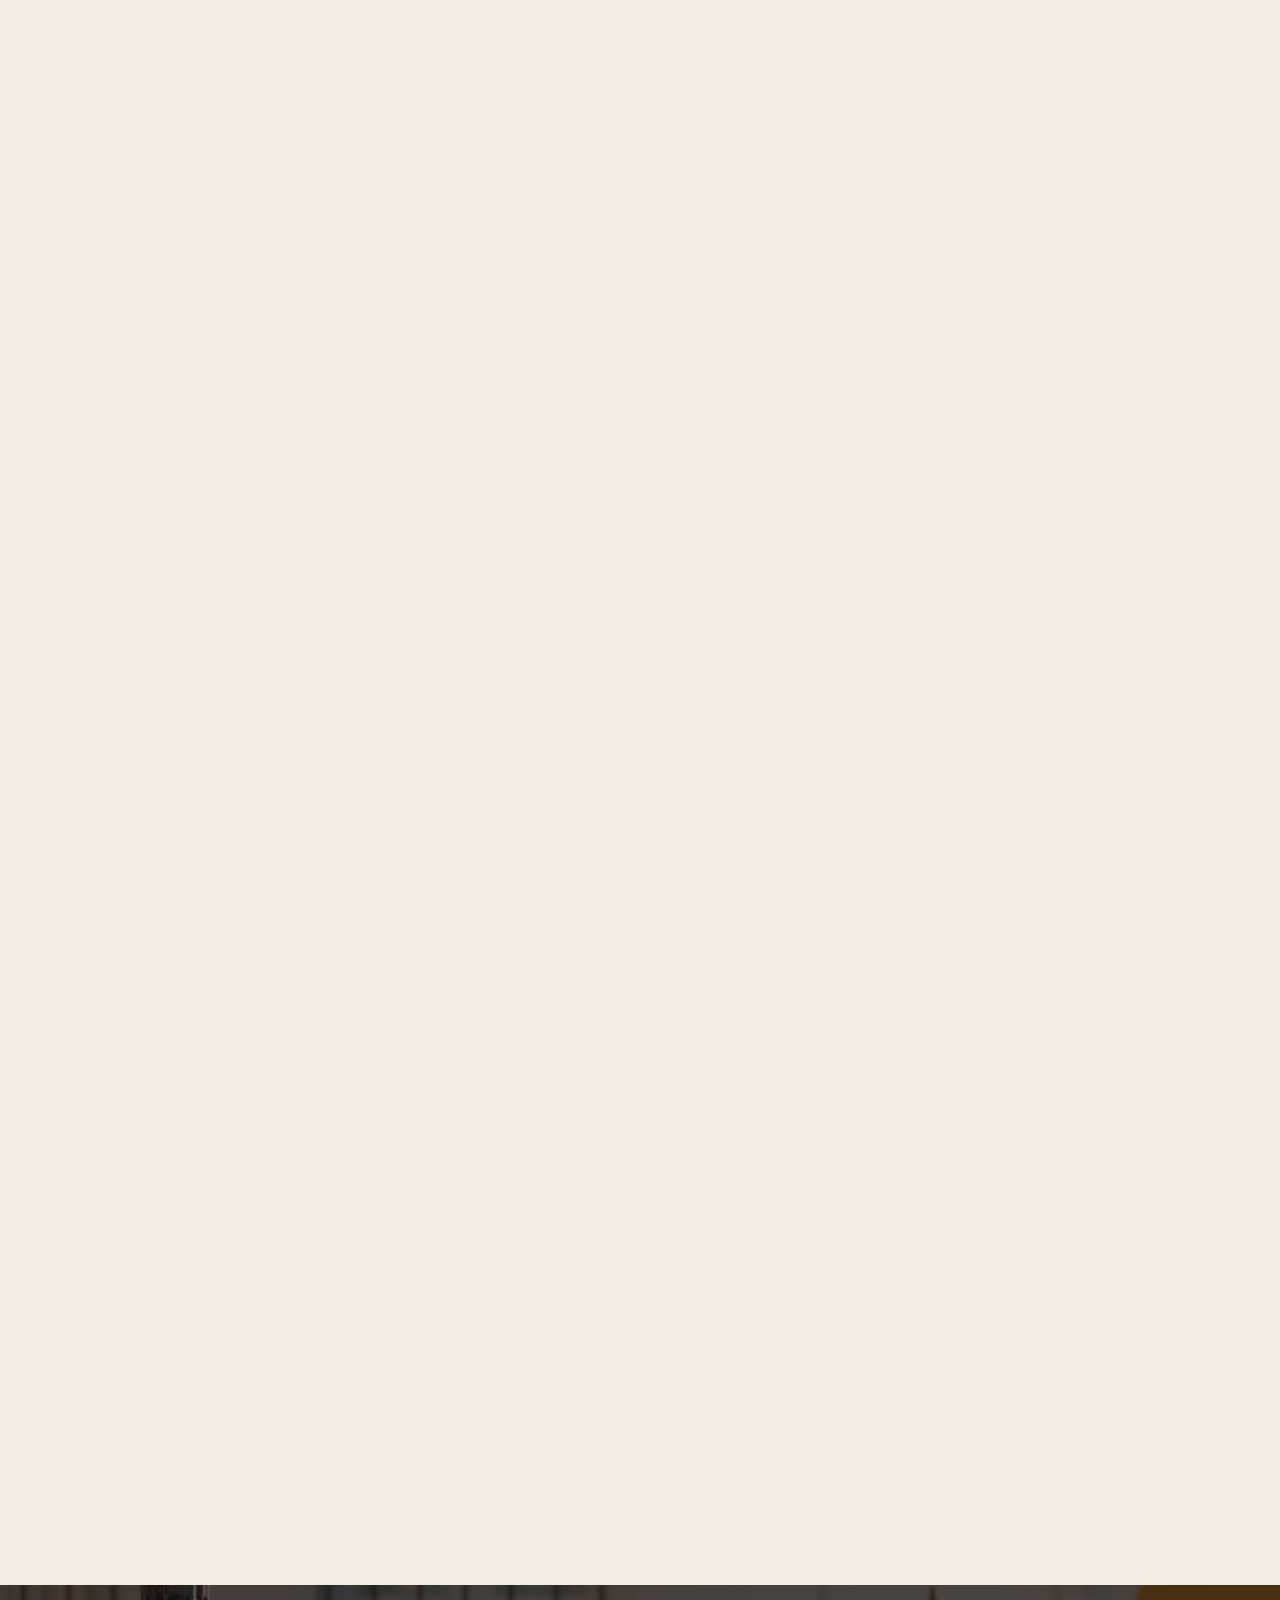
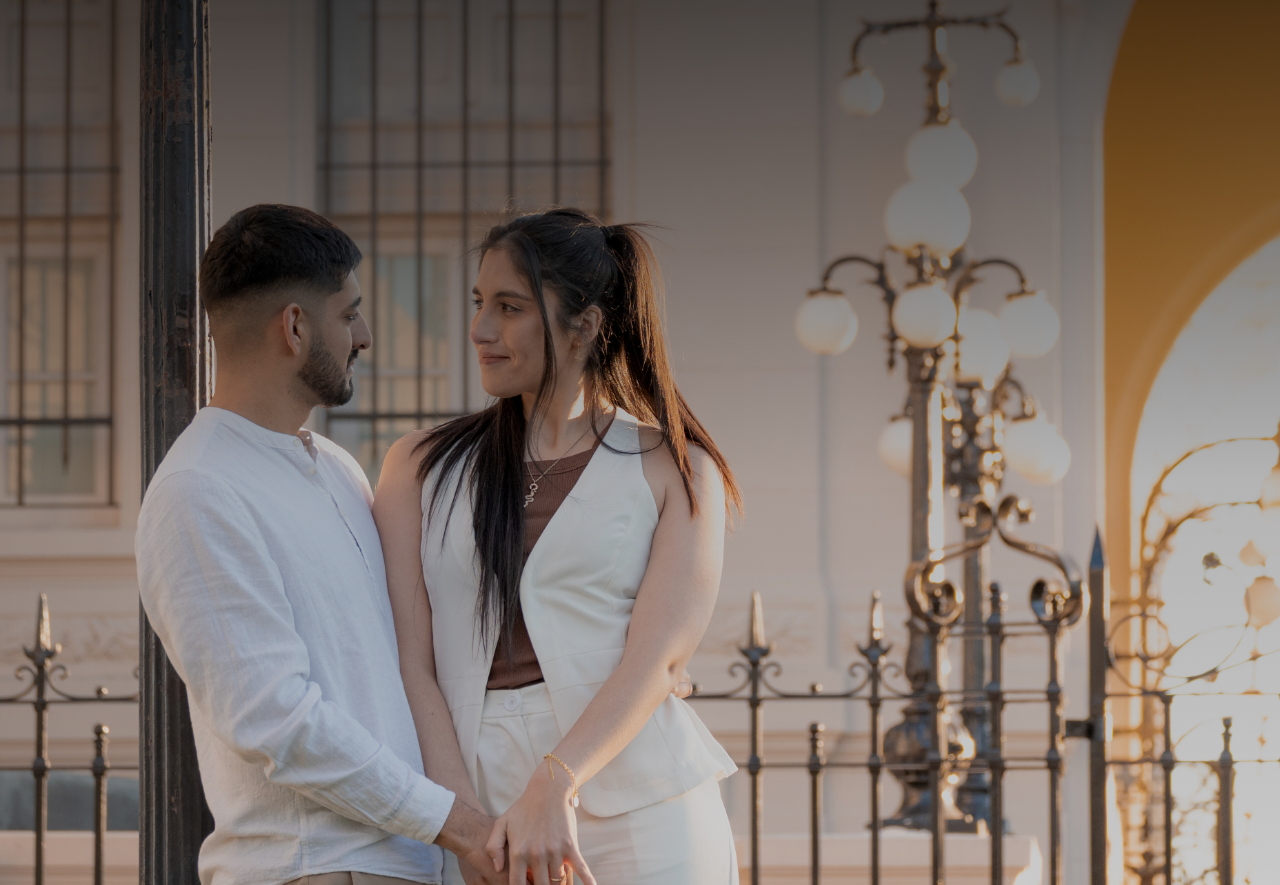
==== commit d8612d38: "Add files via upload" ====
--- a/invitacion.html
+++ b/invitacion.html
@@ -8,10 +8,10 @@
     <meta property="og:type" content="website">
     <meta property="og:title" content="Juli & Agus · ¡Nos casamos!">
     <meta property="og:description" content="Te esperamos el 3 de abril de 2027 a las 18:30 hs.">
-    <meta property="og:image" content="https://aguss2604-debug.github.io/JuliyAgus/miniatura.jpg">
+    <meta property="og:image" content="https://aguss2604-debug.github.io/JuliyAgus/miniatura-2.jpg">
     <meta property="og:image:width" content="1200">
     <meta property="og:image:height" content="630">
-    <meta property="og:url" content="https://aguss2604-debug.github.io/JuliyAgus/">
+    <meta property="og:url" content="https://aguss2604-debug.github.io/JuliyAgus/invitacion.html">
     <meta property="og:site_name" content="Juli & Agus">
     <meta name="twitter:card" content="summary_large_image">
     <link rel="preconnect" href="https://fonts.googleapis.com">
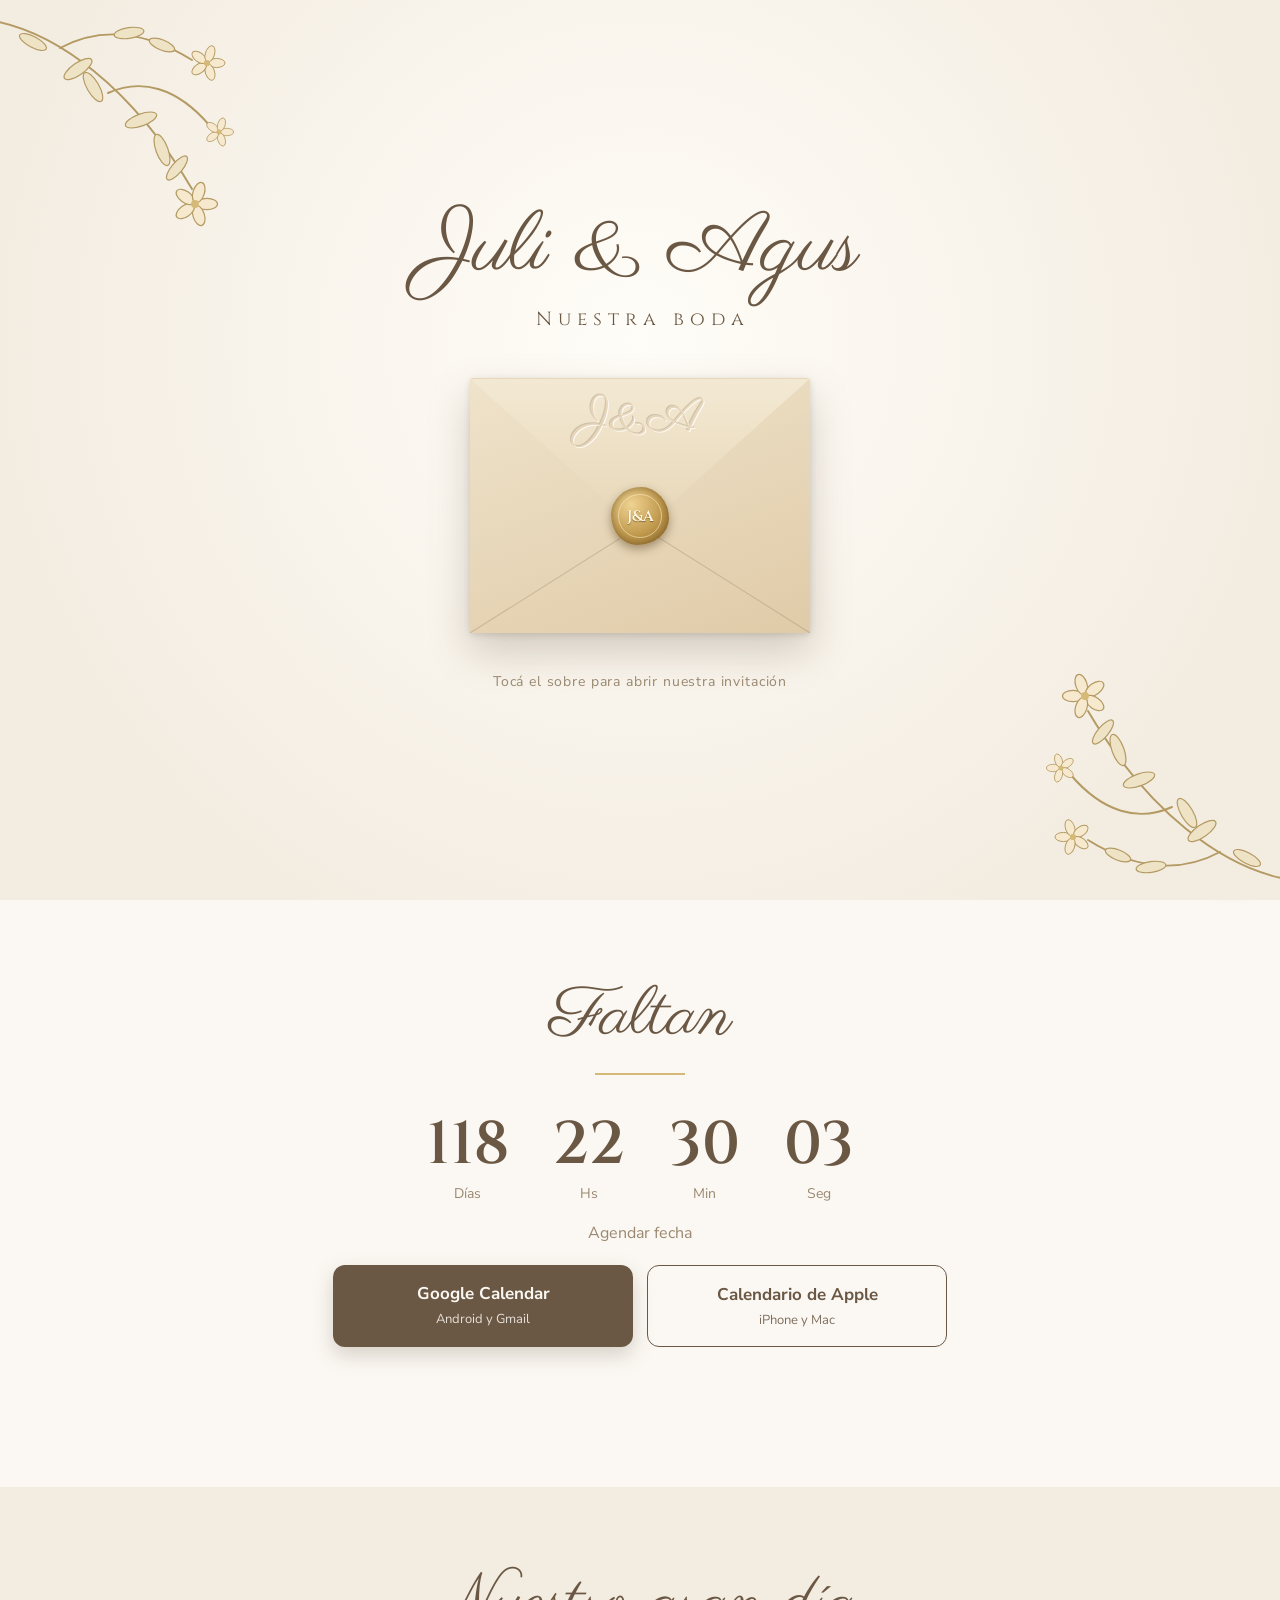
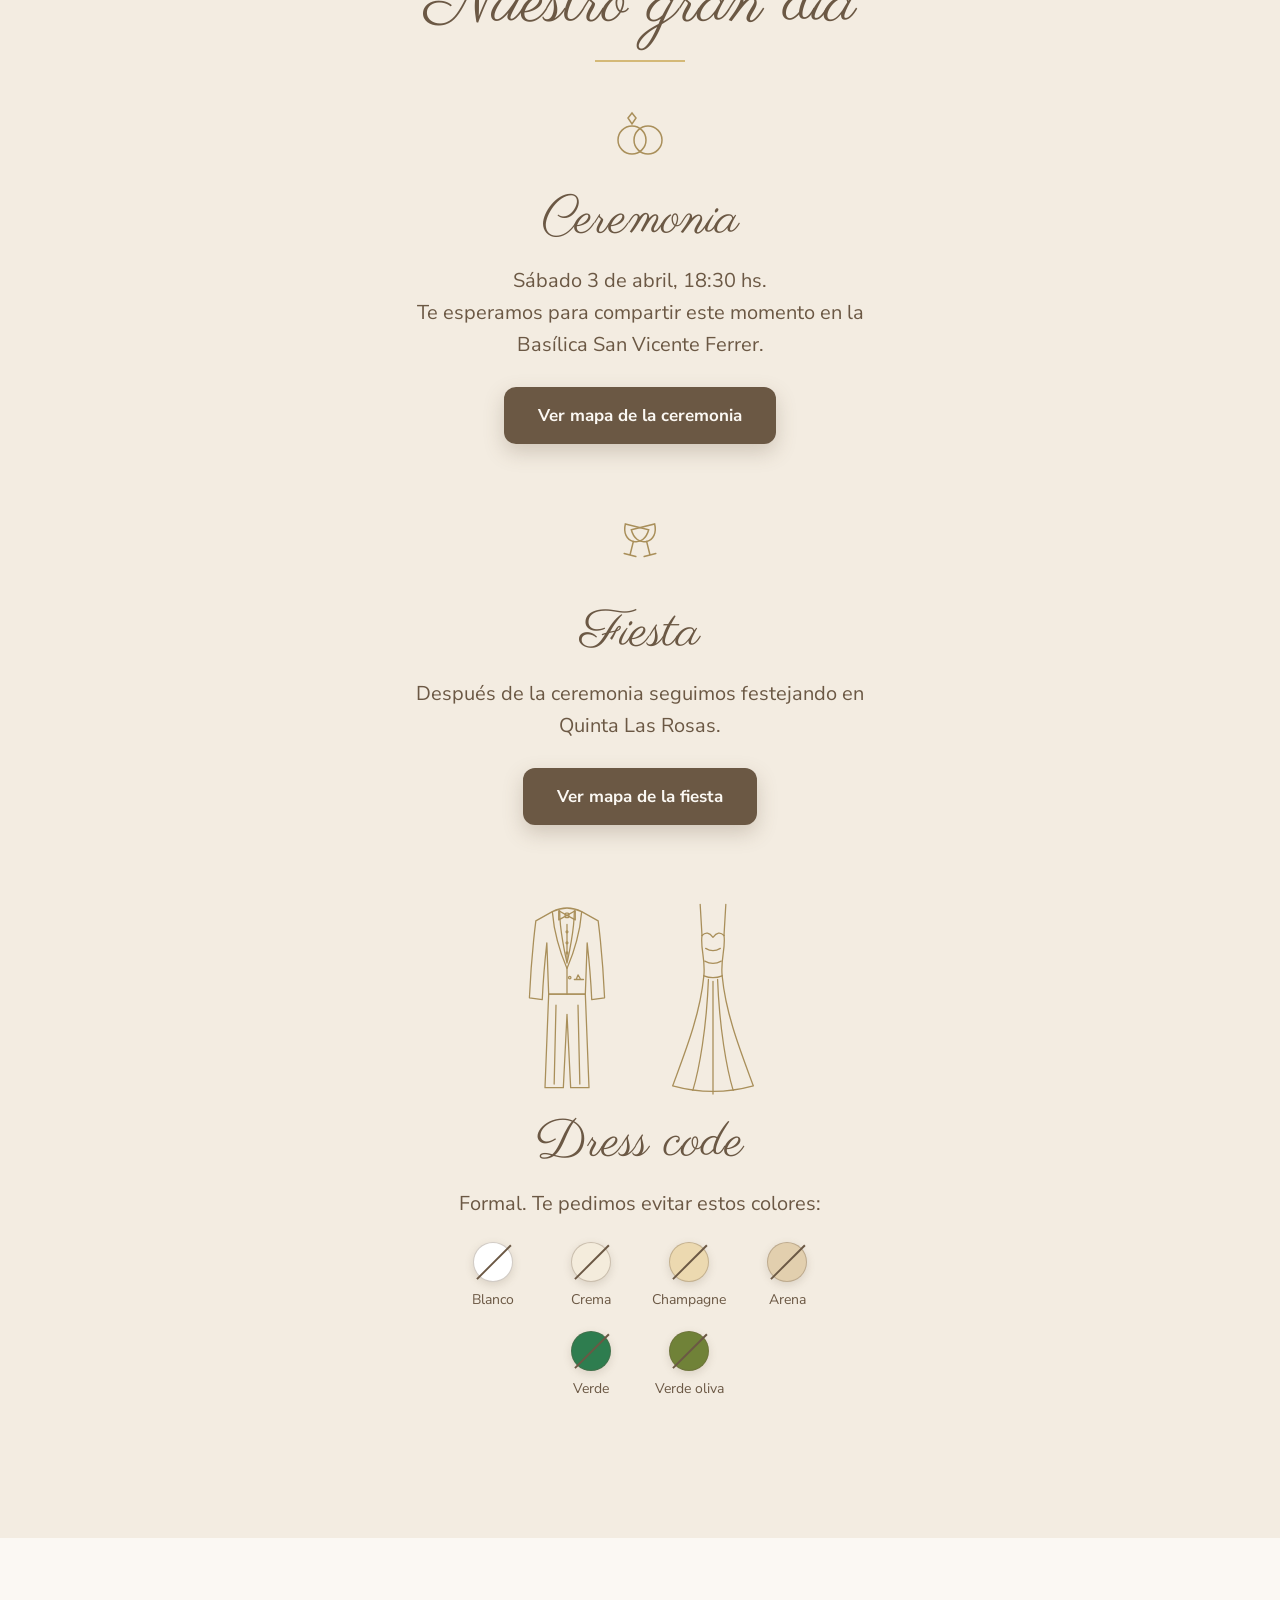
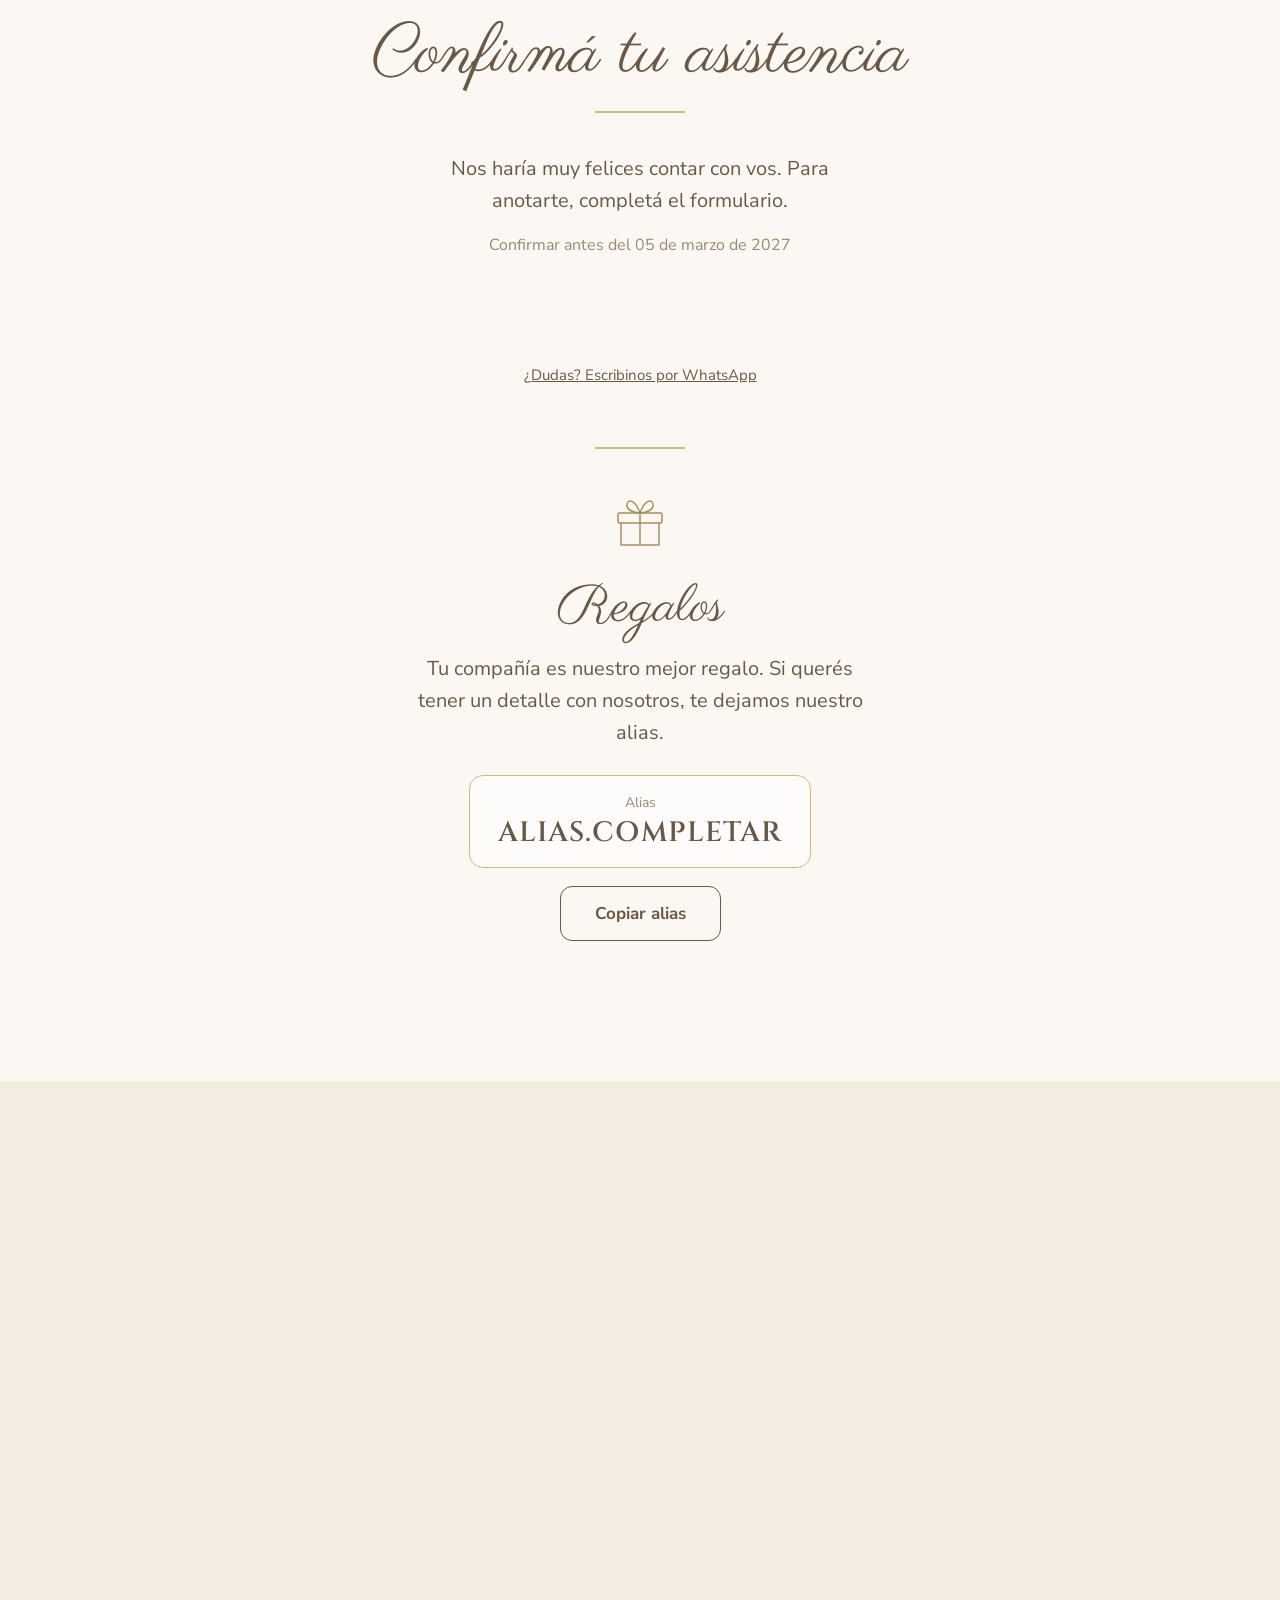
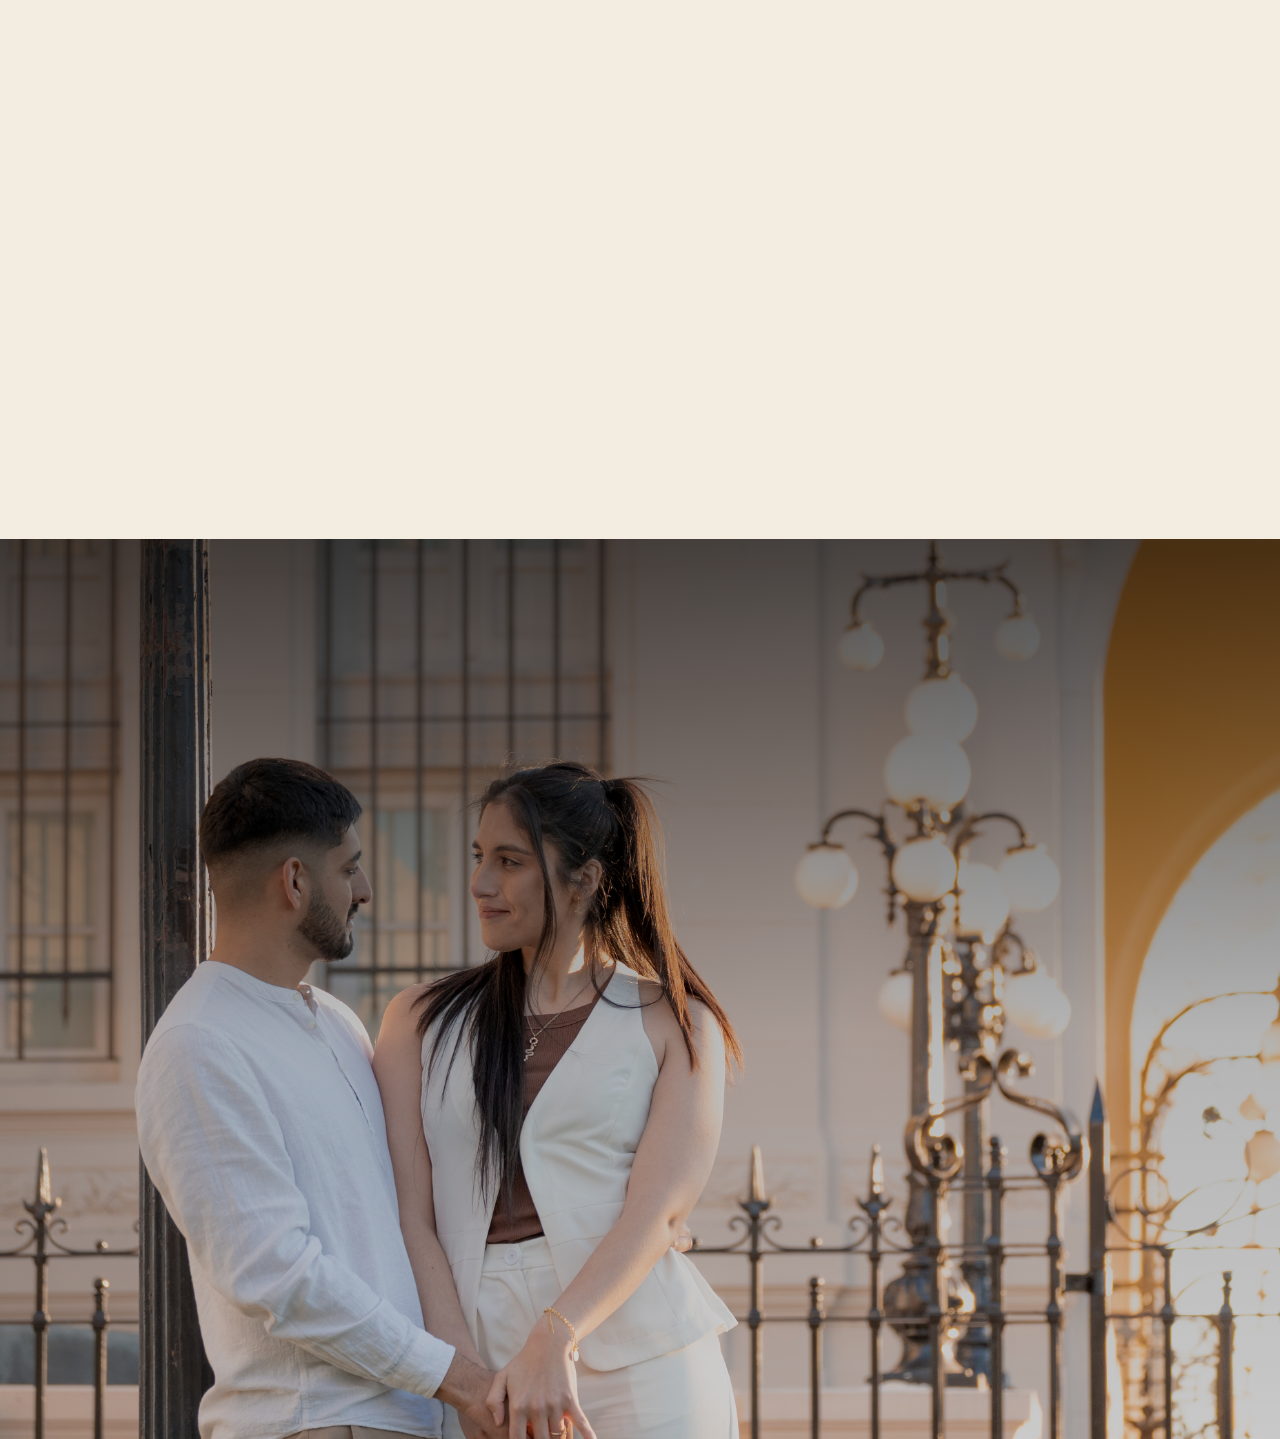
==== commit e82a246e: "Add files via upload" ====
--- a/invitacion.html
+++ b/invitacion.html
@@ -39,6 +39,12 @@
         .b-sub { display: block; margin-top: 2px; font-size: 13px; font-weight: 400; opacity: .85; }
         .boton.boton-outline { background: transparent; color: var(--tierra); border: 1.5px solid var(--tierra); box-shadow: none; }
         .boton.boton-outline:hover { background: rgba(107, 88, 68, .08); }
+        /* REGALOS */
+        .alias { display: inline-flex; flex-direction: column; margin-top: 26px; padding: 16px 28px; max-width: 100%; border: 1px solid var(--dorado-linea); border-radius: 14px; background: rgba(255, 255, 255, .6); }
+        .alias strong { font: 600 clamp(20px, 6vw, 28px) 'Cinzel', serif; letter-spacing: .04em; overflow-wrap: anywhere; }
+        .alias span { font-size: 14px; color: var(--tierra-suave); }
+        .enlace + .linea { margin-top: 60px; }
+        #copiar { display: block; margin: 18px auto 0; font-family: inherit; cursor: pointer; }
     </style>
 </head>
 <body class="bloqueado">
@@ -159,6 +165,15 @@
     <!-- COMPLETAR: pegá el link de tu Google Forms -->
     <a class="boton" href="https://docs.google.com/forms/d/e/1FAIpQLScO3Z0U0SGU-ZHV2S_u56hdp0vkPE2p_7C-s5oyExc7ZCbpbw/viewform?usp=dialog" target="_blank" rel="noopener">Anotarme</a>
     <a class="enlace" href="https://wa.me/5492616626411?text=%C2%A1Hola!%20Tengo%20una%20consulta%20sobre%20el%20casamiento." target="_blank" rel="noopener">¿Dudas? Escribinos por WhatsApp</a>
+    <div class="linea"></div>
+    <div class="bloque">
+        <svg viewBox="0 0 64 64" fill="none" stroke="currentColor" stroke-width="1.5" stroke-linecap="round" stroke-linejoin="round" aria-hidden="true"><rect x="10" y="24" width="44" height="10" rx="1.5"/><path d="M13 34v22h38V34M32 24v32"/><path d="M32 24C26 24 18 21 19 15c1-5 8-5 13 9M32 24C38 24 46 21 45 15c-1-5-8-5-13 9"/></svg>
+        <h3>Regalos</h3>
+        <p>Tu compañía es nuestro mejor regalo. Si querés tener un detalle con nosotros, te dejamos nuestro alias.</p>
+        <!-- COMPLETAR: poné tu alias en lugar de ALIAS.COMPLETAR (y el titular si querés) -->
+        <div class="alias"><span>Alias</span><strong id="alias">ALIAS.COMPLETAR</strong></div>
+        <button type="button" class="boton boton-outline" id="copiar">Copiar alias</button>
+    </div>
 </section>
 
 <!-- GALERIA: usa las fotos que ya están en el repo (podés agregar más líneas <img>) -->
@@ -207,6 +222,13 @@
 musica.addEventListener("error", () => estado(false));
 musica.addEventListener("ended", () => estado(false));
 
+document.getElementById("copiar").addEventListener("click", async e => {
+    const b = e.currentTarget;
+    try { await navigator.clipboard.writeText(document.getElementById("alias").textContent.trim()); b.textContent = "¡Alias copiado!"; }
+    catch (err) { b.textContent = "Copialo manualmente"; }
+    setTimeout(() => { b.textContent = "Copiar alias"; }, 2200);
+});
+
 const boda = new Date("2027-04-03T18:30:00-03:00");
 const p2 = n => String(n).padStart(2, "0");
 function reloj() {
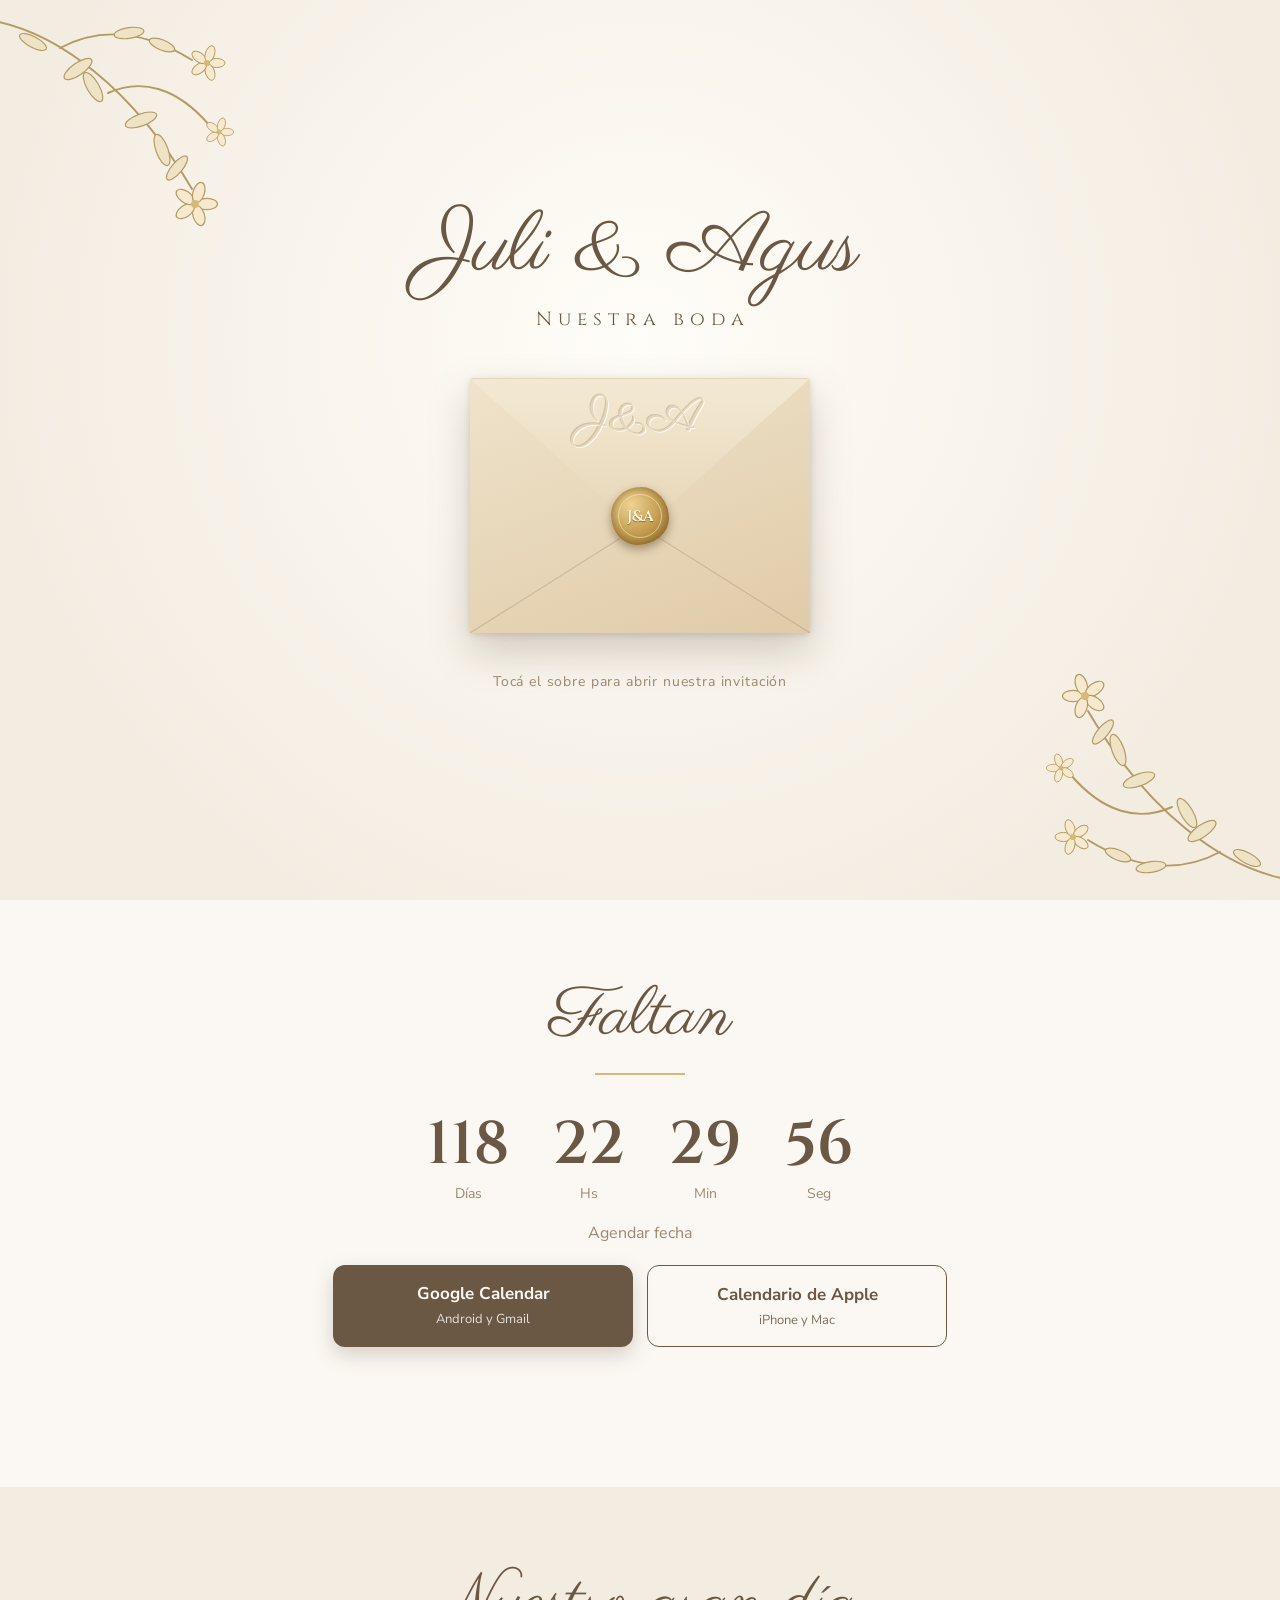
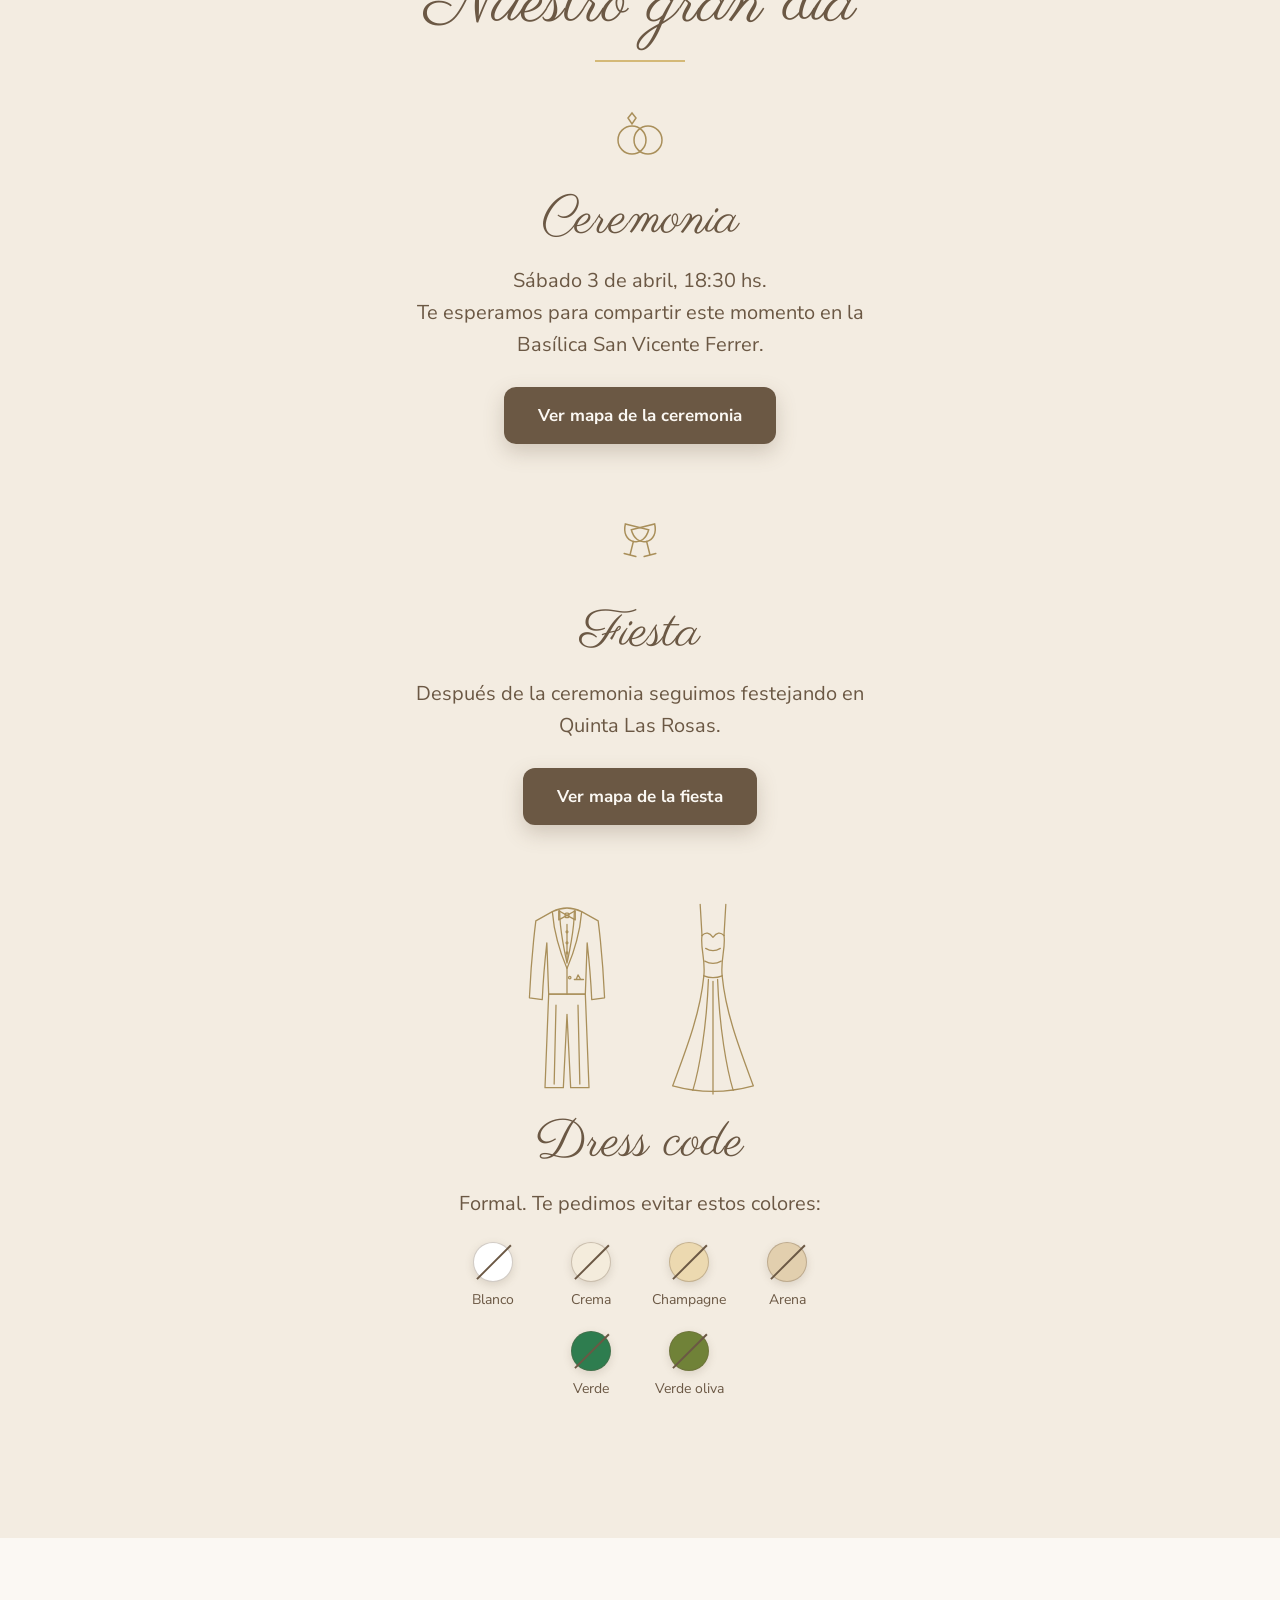
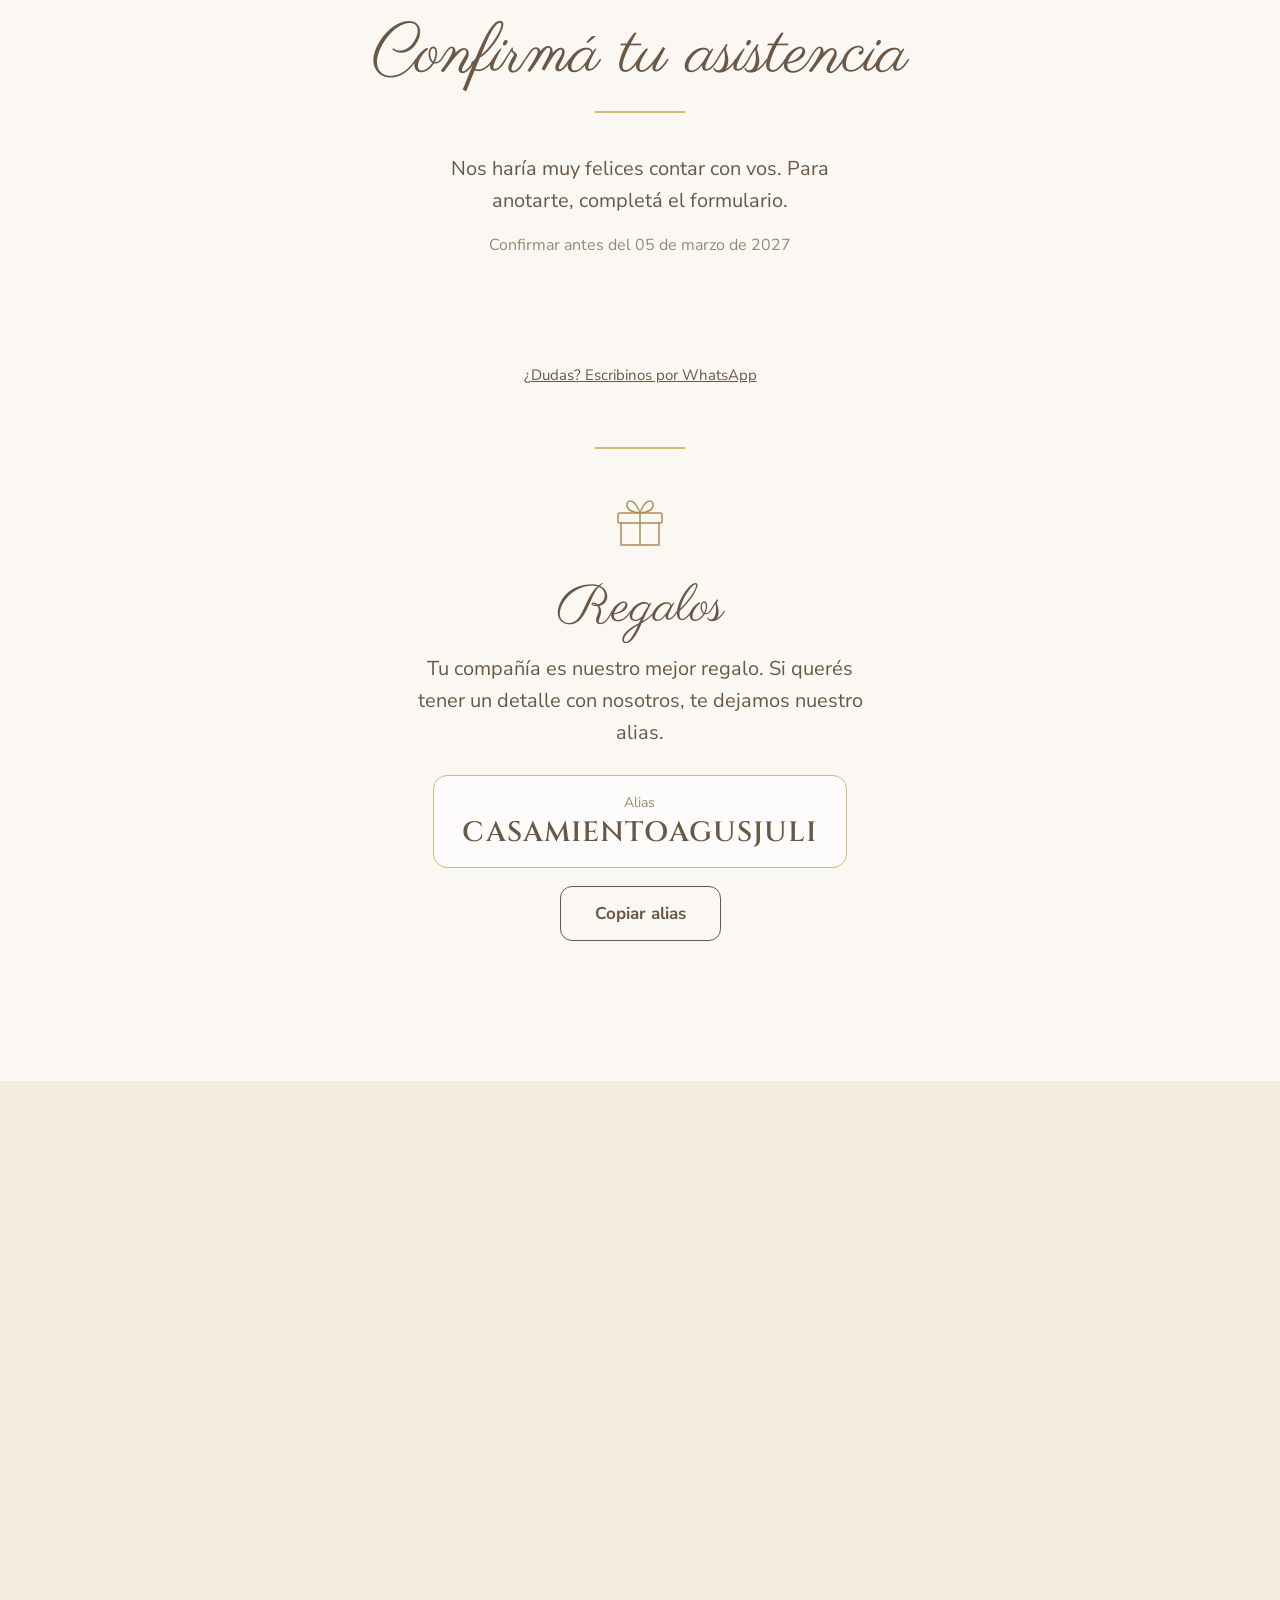
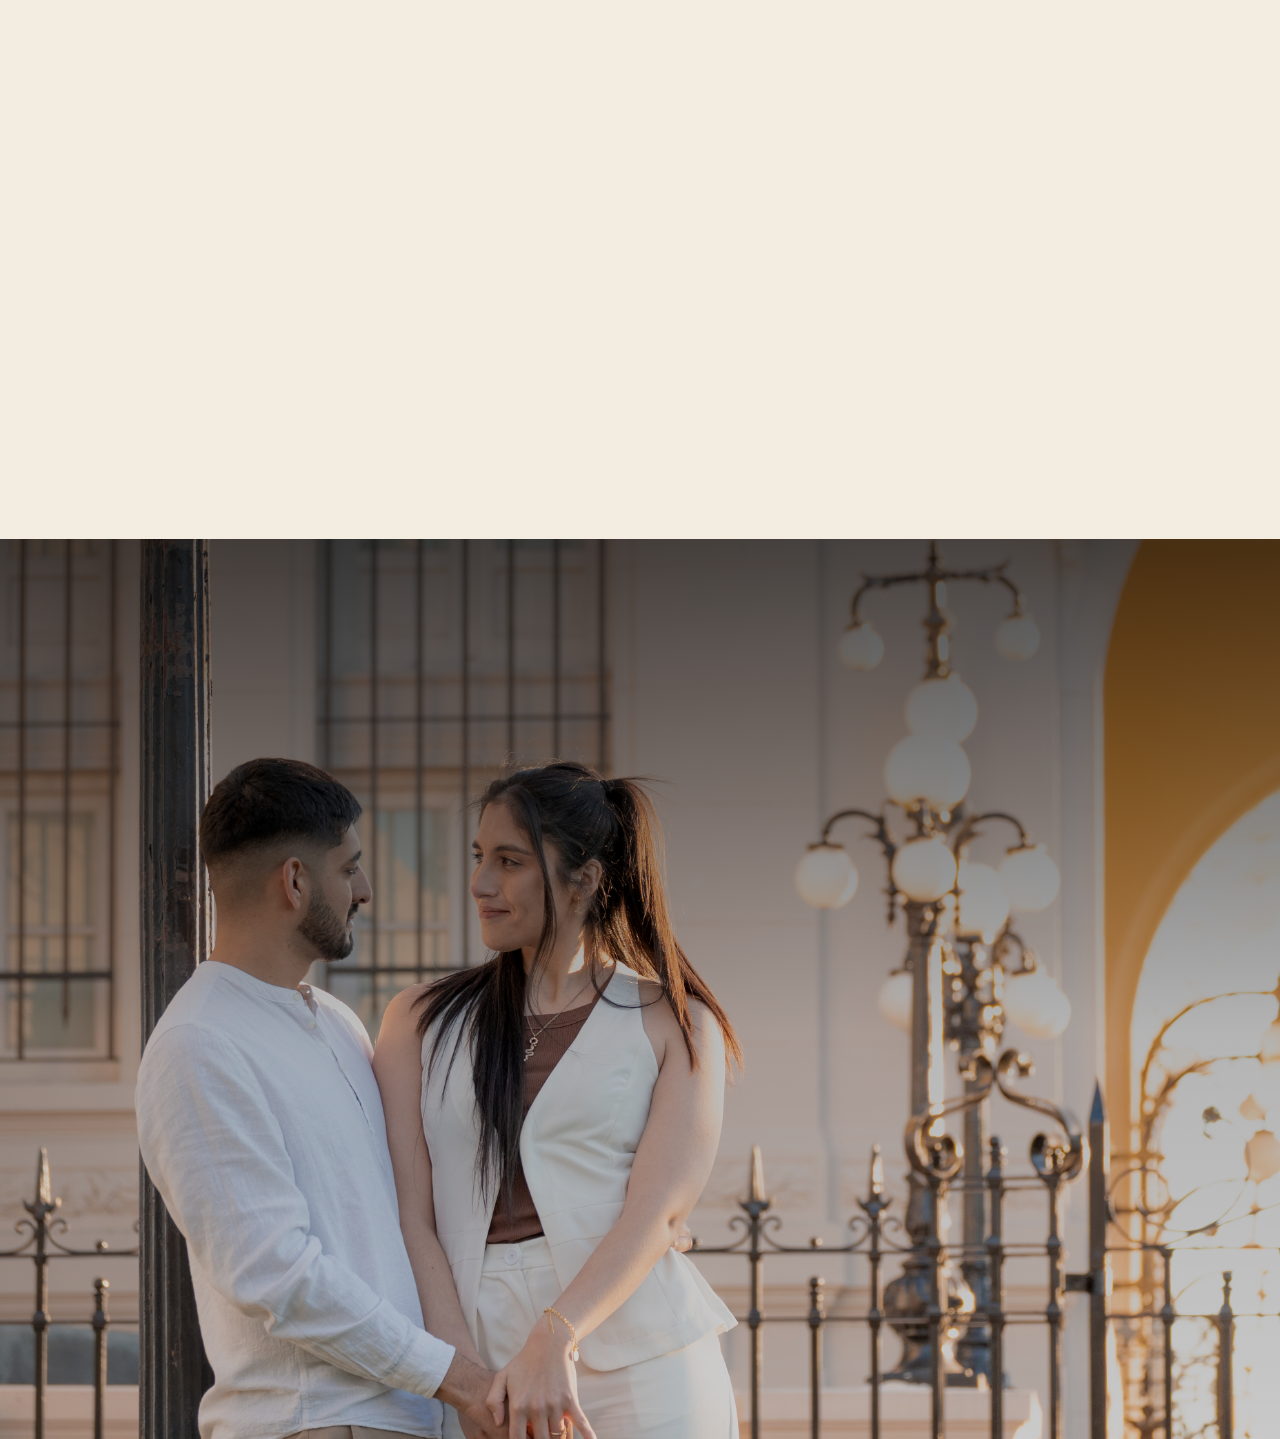
==== commit d122559f: "Update invitacion.html" ====
--- a/invitacion.html
+++ b/invitacion.html
@@ -171,7 +171,7 @@
         <h3>Regalos</h3>
         <p>Tu compañía es nuestro mejor regalo. Si querés tener un detalle con nosotros, te dejamos nuestro alias.</p>
         <!-- COMPLETAR: poné tu alias en lugar de ALIAS.COMPLETAR (y el titular si querés) -->
-        <div class="alias"><span>Alias</span><strong id="alias">ALIAS.COMPLETAR</strong></div>
+        <div class="alias"><span>Alias</span><strong id="alias">CASAMIENTOAGUSJULI</strong></div>
         <button type="button" class="boton boton-outline" id="copiar">Copiar alias</button>
     </div>
 </section>
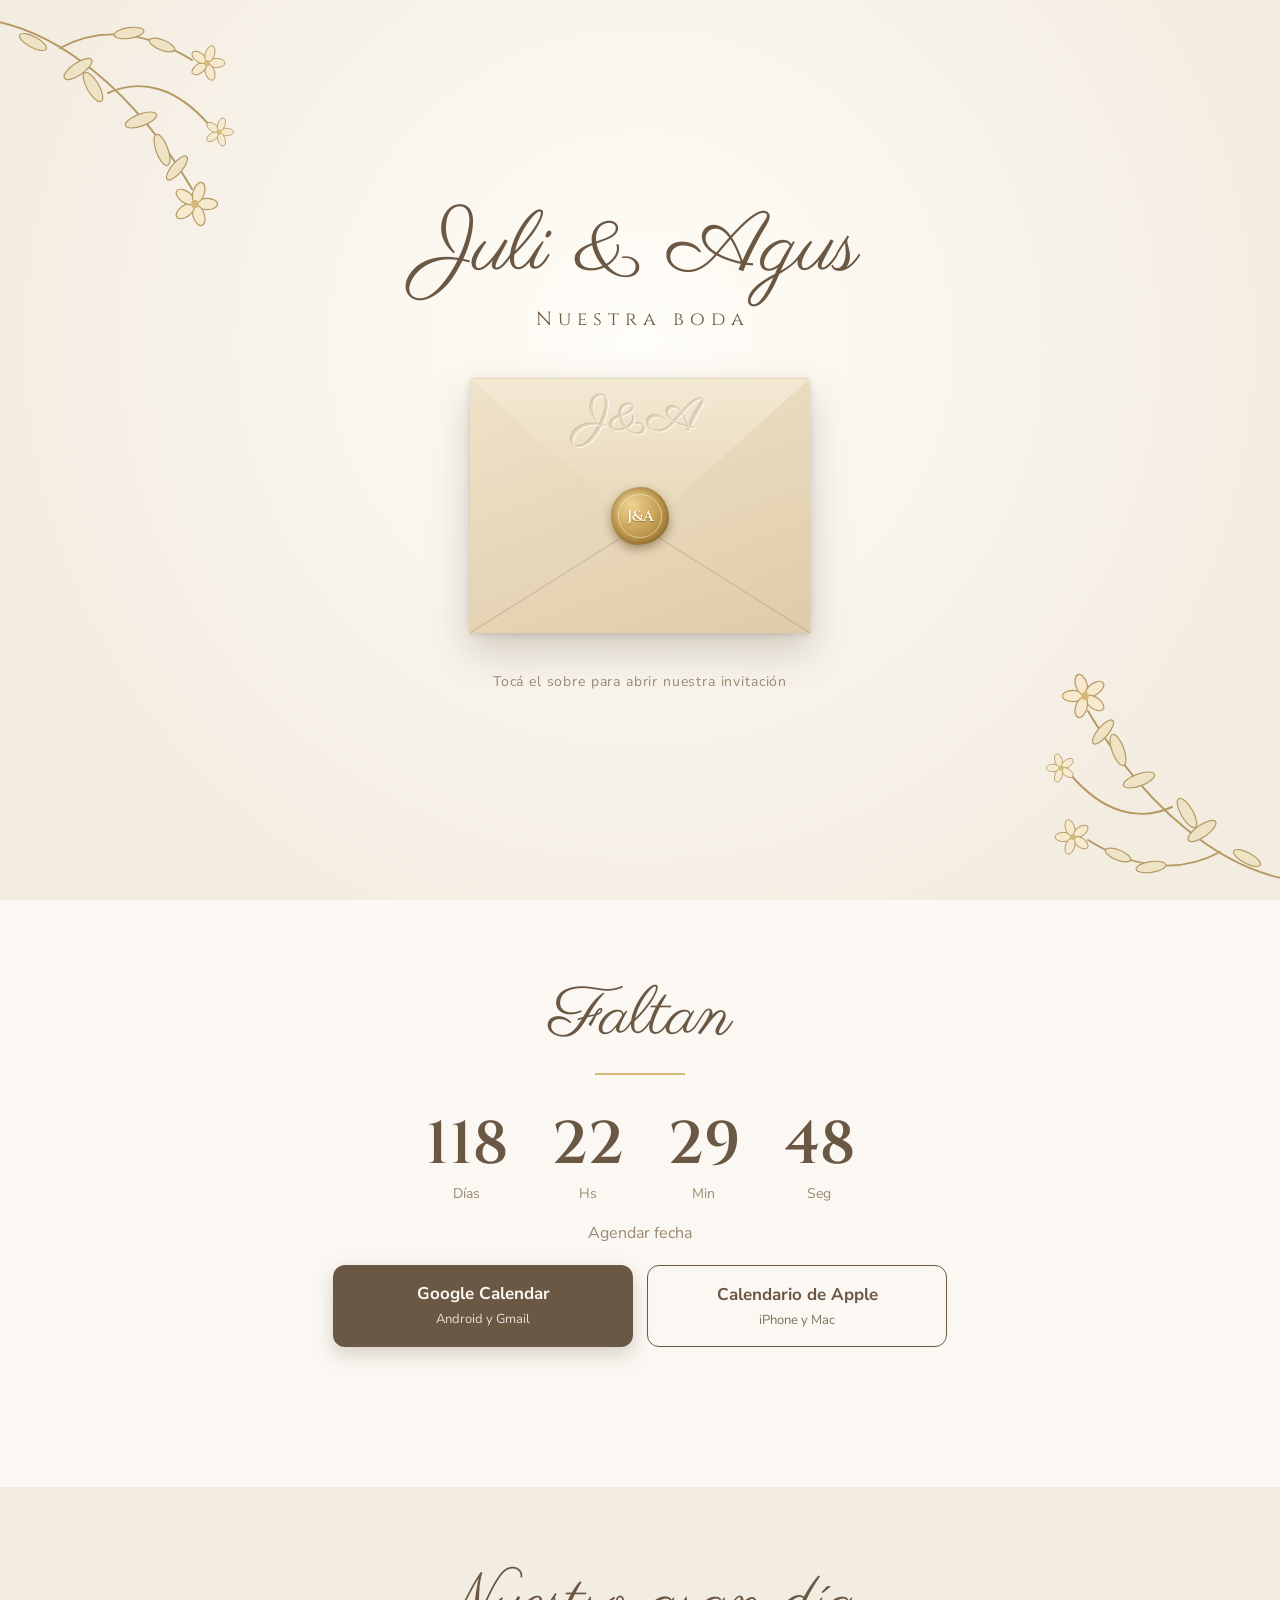
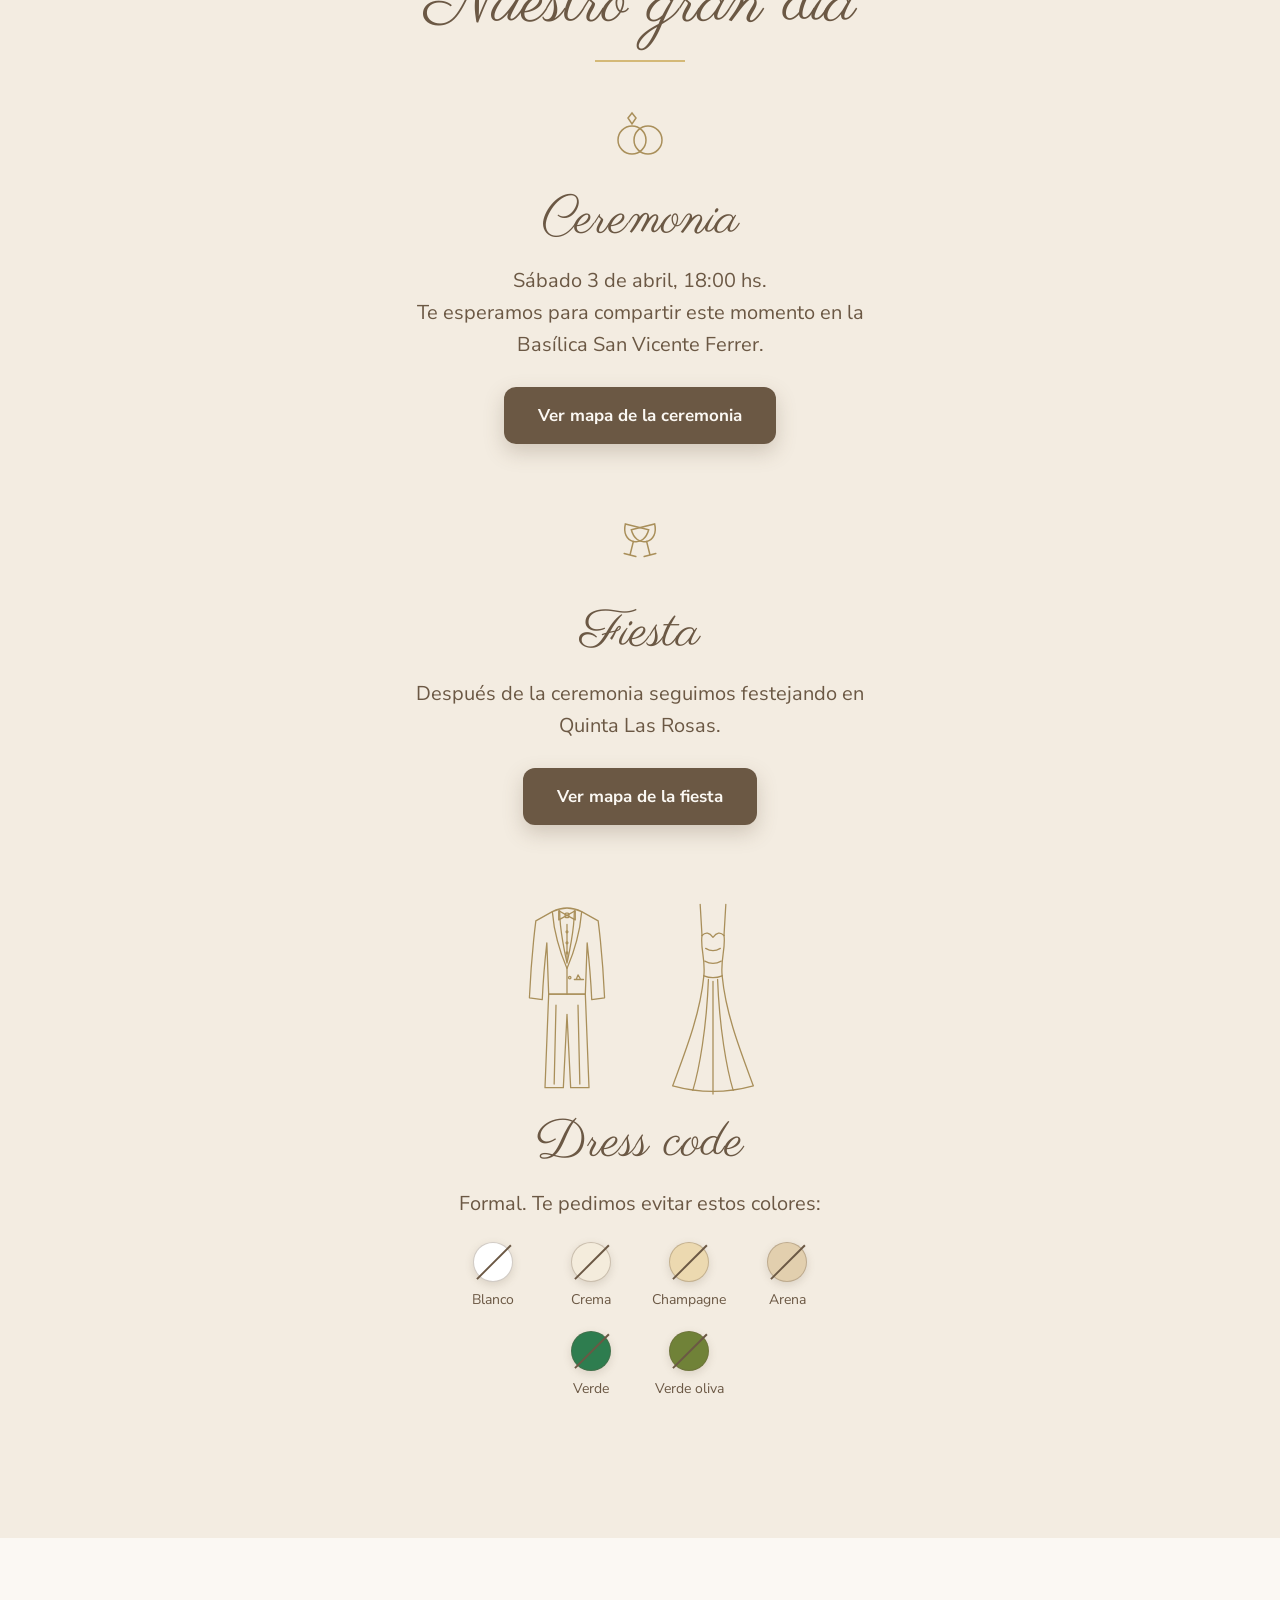
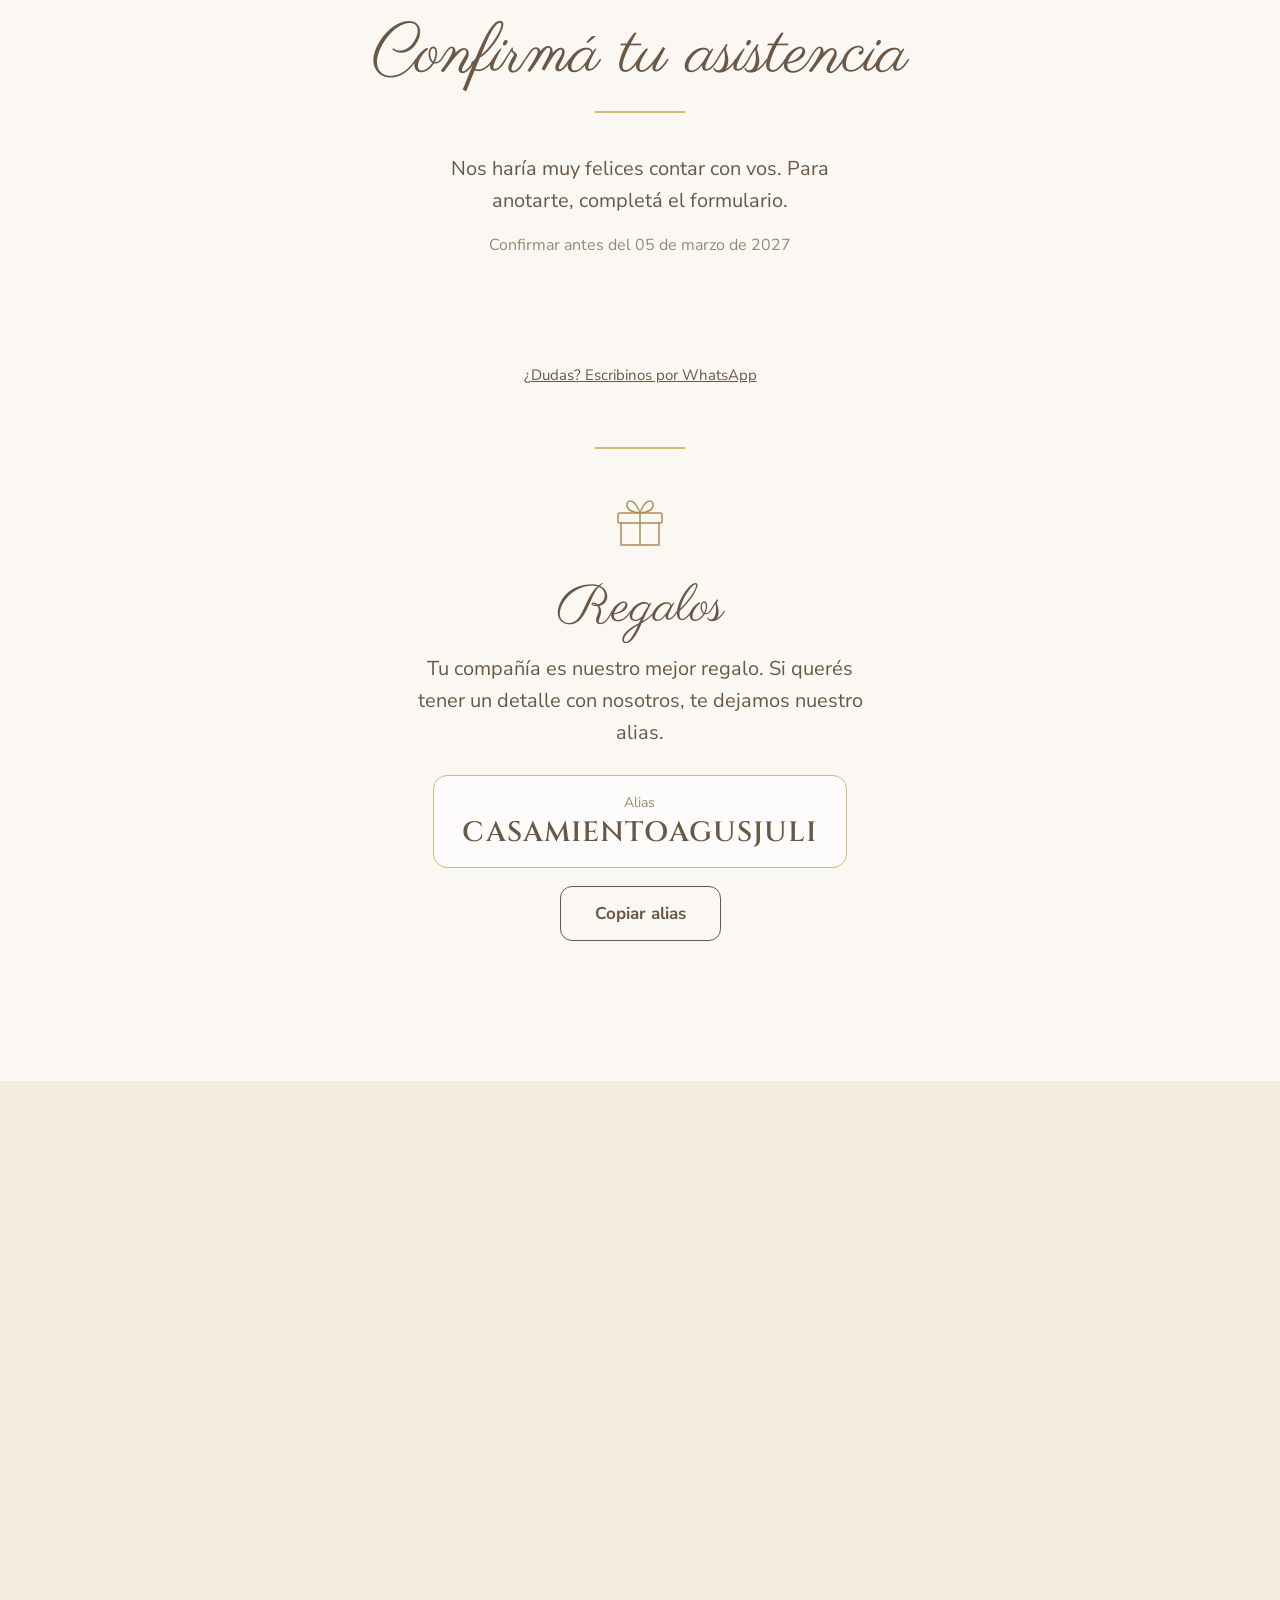
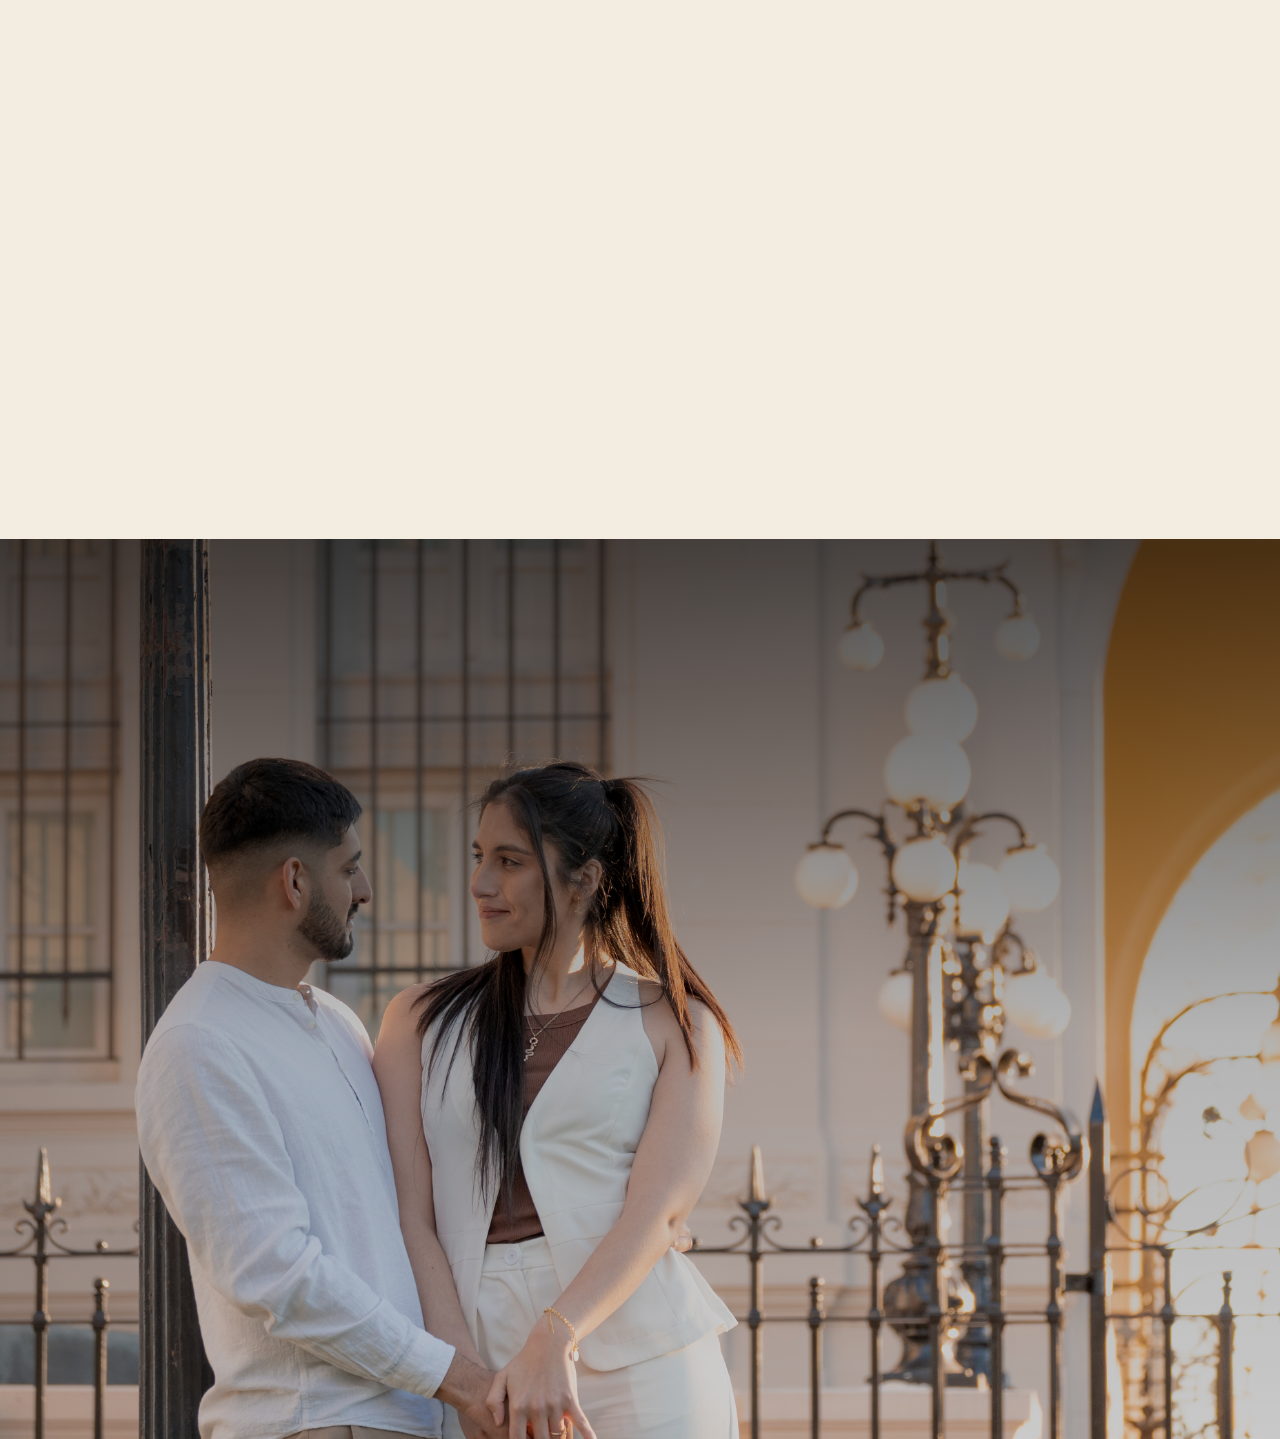
==== commit 2eefd347: "Update invitacion.html" ====
--- a/invitacion.html
+++ b/invitacion.html
@@ -112,7 +112,7 @@
     <p class="texto chico">Agendar fecha</p>
     <div class="agendar">
         <a class="boton" target="_blank" rel="noopener"
-           href="https://calendar.google.com/calendar/render?action=TEMPLATE&amp;text=Casamiento%20de%20Juli%20y%20Agus&amp;dates=20270403T183000/20270404T040000&amp;ctz=America/Argentina/Buenos_Aires&amp;location=Bas%C3%ADlica%20San%20Vicente%20Ferrer&amp;details=Ceremonia%2018%3A30%20hs.%20Fiesta%20en%20Quinta%20Las%20Rosas.">Google Calendar<span class="b-sub">Android y Gmail</span></a>
+           href="https://calendar.google.com/calendar/render?action=TEMPLATE&amp;text=Casamiento%20de%20Juli%20y%20Agus&amp;dates=20270403T180000/20270404T040000&amp;ctz=America/Argentina/Buenos_Aires&amp;location=Bas%C3%ADlica%20San%20Vicente%20Ferrer&amp;details=Ceremonia%2018%3A30%20hs.%20Fiesta%20en%20Quinta%20Las%20Rosas.">Google Calendar<span class="b-sub">Android y Gmail</span></a>
         <a class="boton boton-outline" href="boda-juli-y-agus.ics">Calendario de Apple<span class="b-sub">iPhone y Mac</span></a>
     </div>
 </section>
@@ -125,7 +125,7 @@
     <div class="bloque">
         <svg viewBox="0 0 64 64" fill="none" stroke="currentColor" stroke-width="1.5" stroke-linecap="round" aria-hidden="true"><circle cx="24" cy="38" r="14"/><circle cx="40" cy="38" r="14"/><path d="M20 16l4-5 4 5-4 6z"/></svg>
         <h3>Ceremonia</h3>
-        <p>Sábado 3 de abril, 18:30 hs.<br>Te esperamos para compartir este momento en la Basílica San Vicente Ferrer.</p>
+        <p>Sábado 3 de abril, 18:00 hs.<br>Te esperamos para compartir este momento en la Basílica San Vicente Ferrer.</p>
         <!-- COMPLETAR: si la ceremonia es en otro lugar, cambiá el texto y el link -->
         <a class="boton" href="https://maps.app.goo.gl/U9LSi2LmjyAa6diA7" target="_blank" rel="noopener">Ver mapa de la ceremonia</a>
     </div>
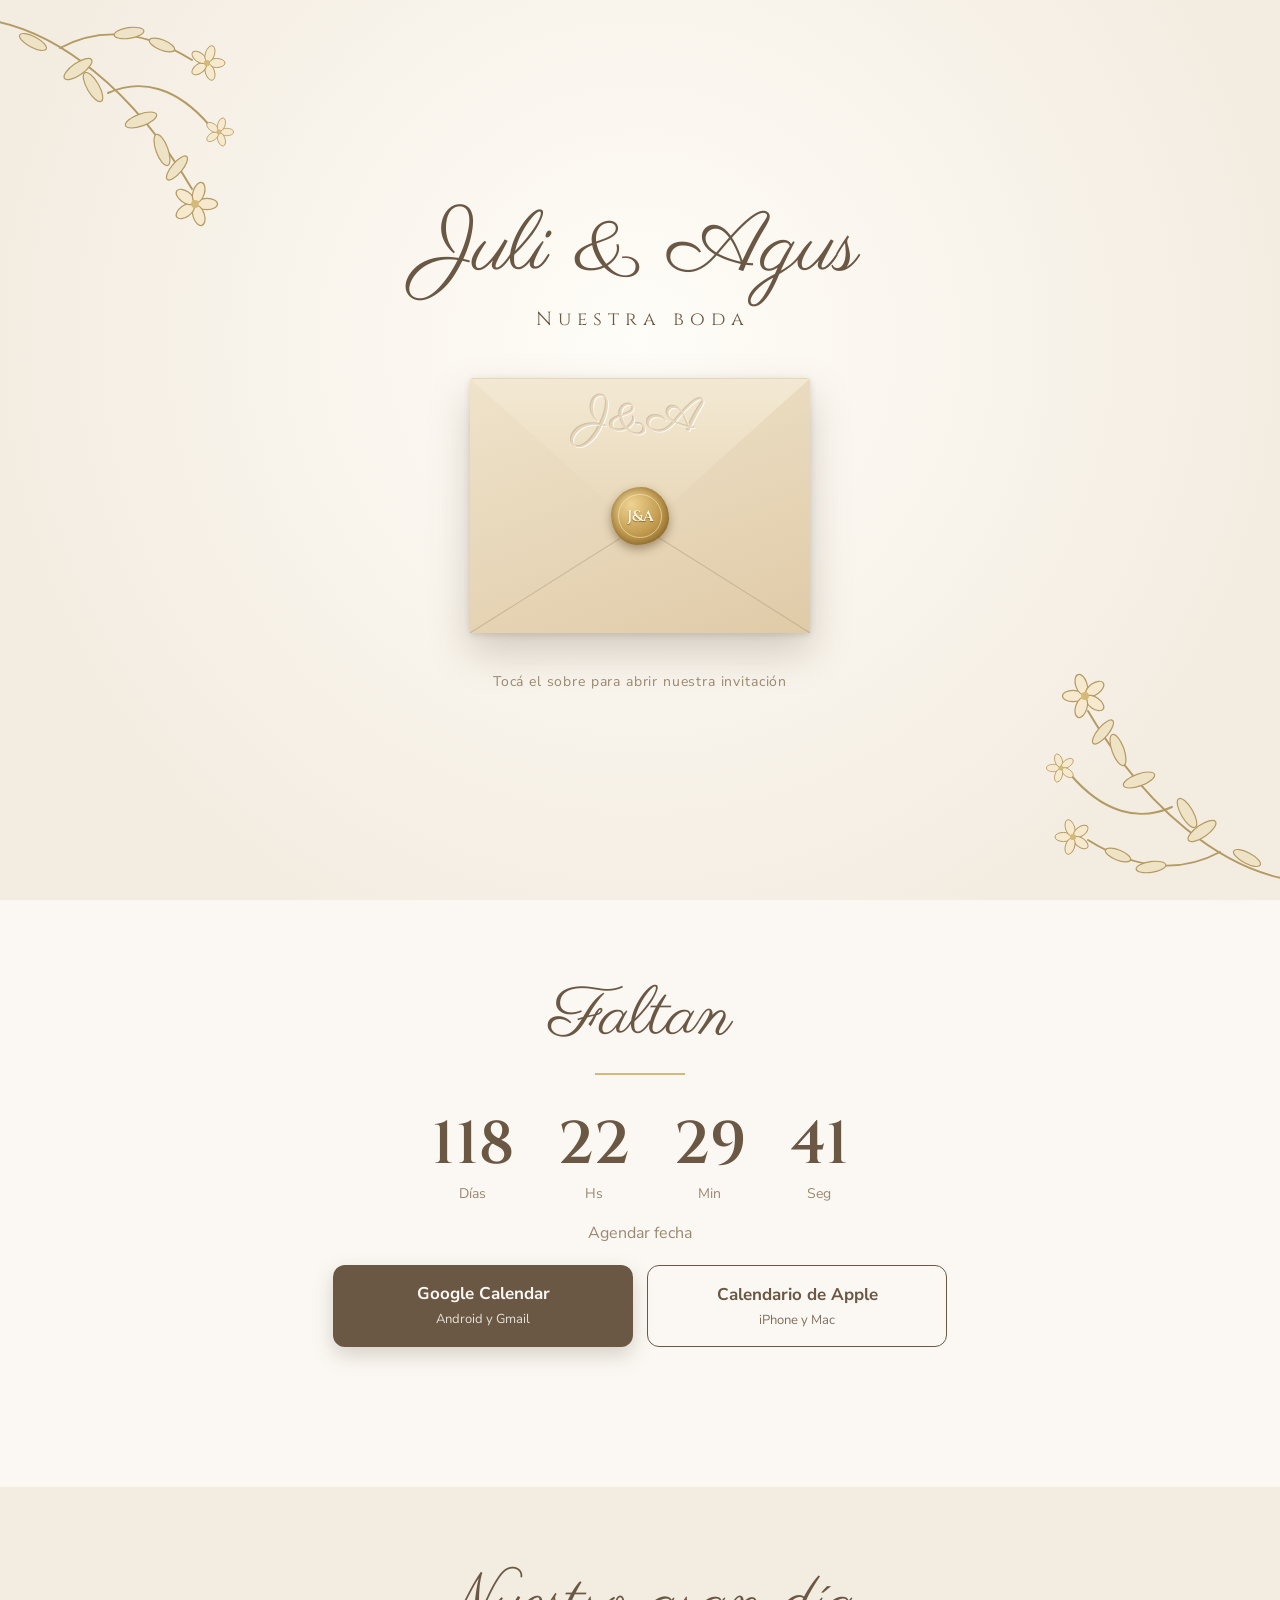
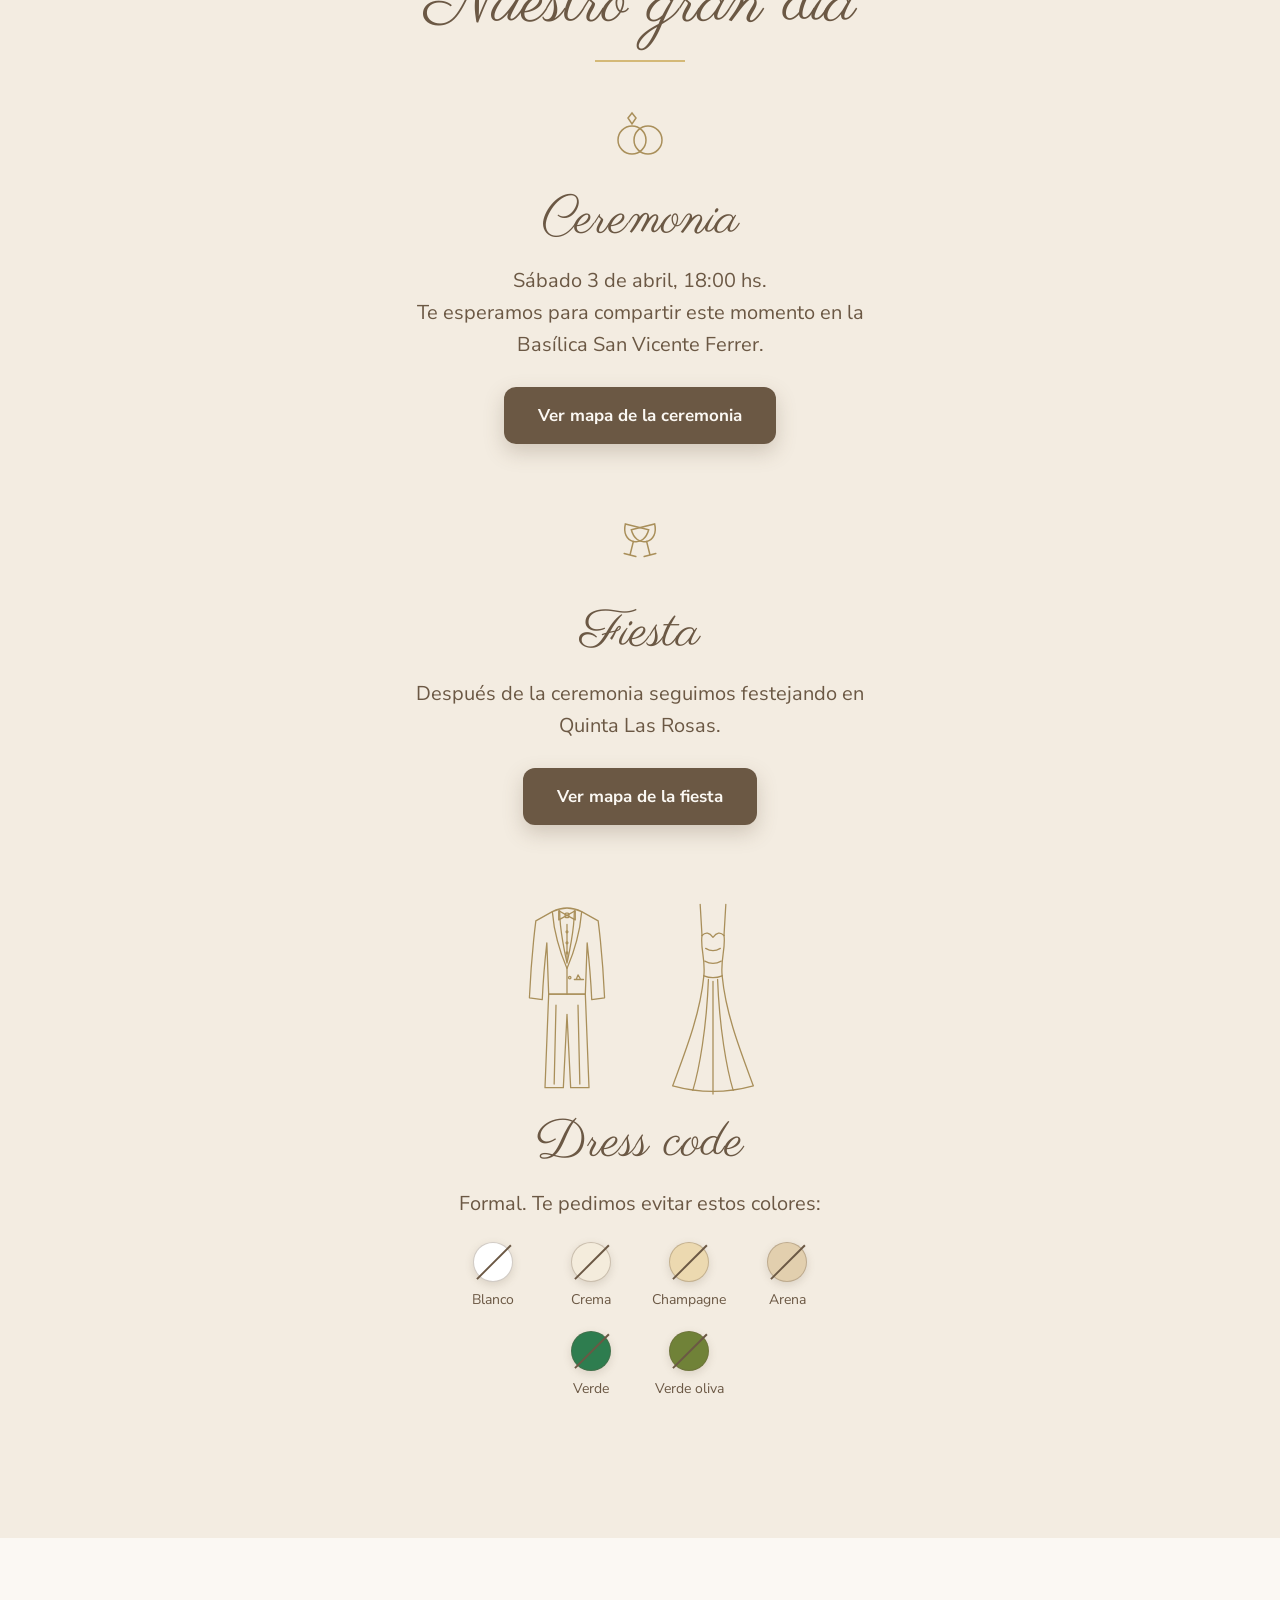
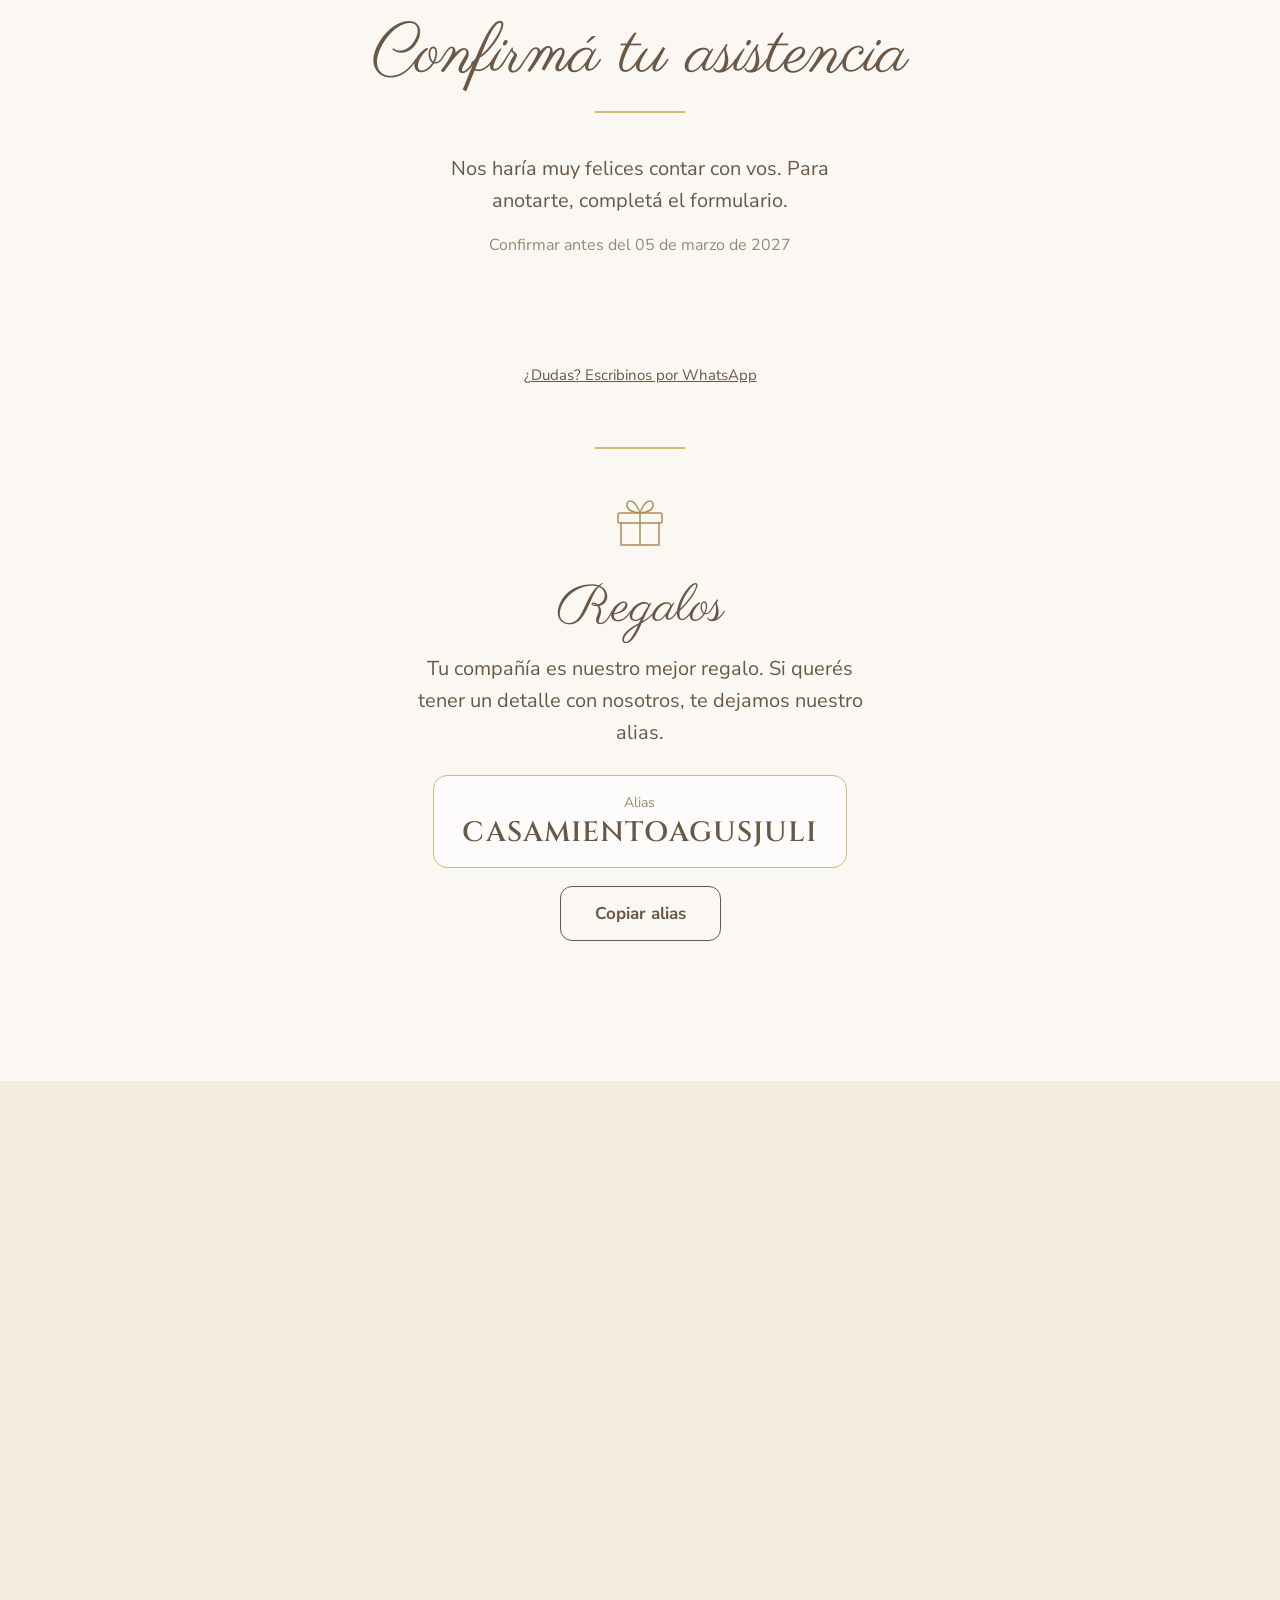
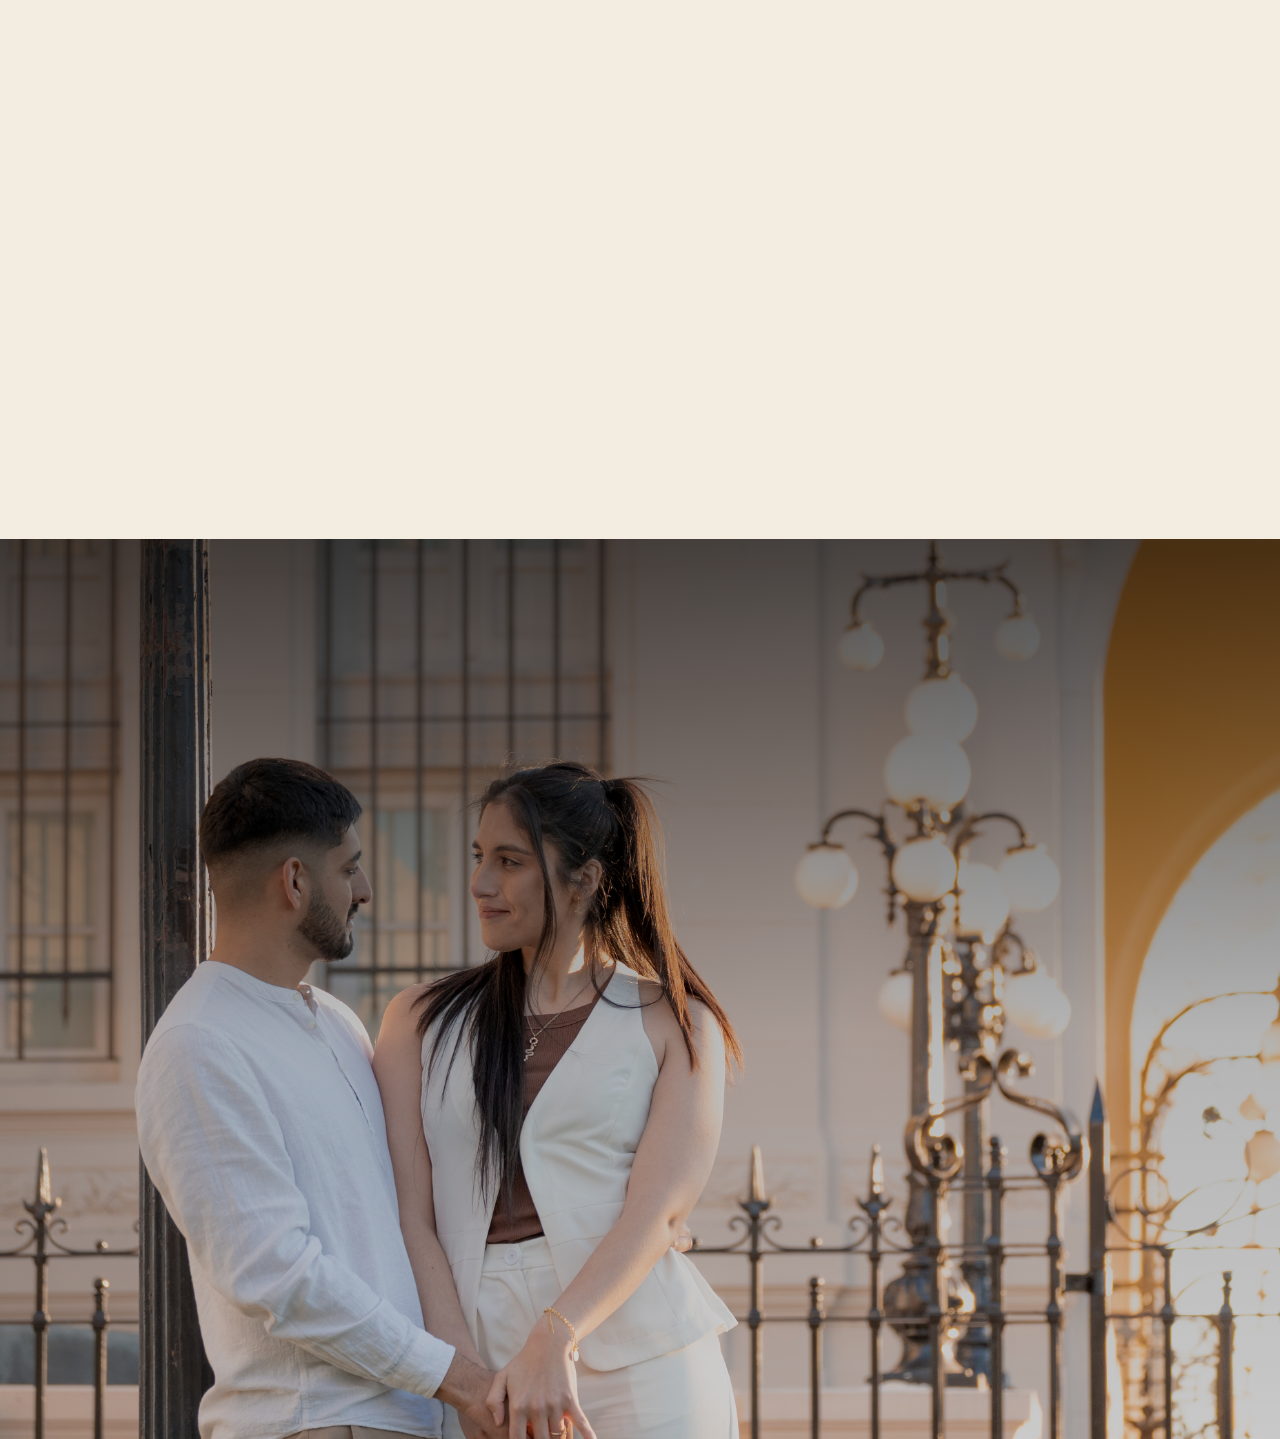
==== commit 2d0a2946: "Update invitacion.html" ====
--- a/invitacion.html
+++ b/invitacion.html
@@ -112,7 +112,7 @@
     <p class="texto chico">Agendar fecha</p>
     <div class="agendar">
         <a class="boton" target="_blank" rel="noopener"
-           href="https://calendar.google.com/calendar/render?action=TEMPLATE&amp;text=Casamiento%20de%20Juli%20y%20Agus&amp;dates=20270403T180000/20270404T040000&amp;ctz=America/Argentina/Buenos_Aires&amp;location=Bas%C3%ADlica%20San%20Vicente%20Ferrer&amp;details=Ceremonia%2018%3A30%20hs.%20Fiesta%20en%20Quinta%20Las%20Rosas.">Google Calendar<span class="b-sub">Android y Gmail</span></a>
+           href="https://calendar.google.com/calendar/render?action=TEMPLATE&amp;text=Casamiento%20de%20Juli%20y%20Agus&amp;dates=20270403T180000/20270404T040000&amp;ctz=America/Argentina/Buenos_Aires&amp;location=Bas%C3%ADlica%20San%20Vicente%20Ferrer&amp;details=Ceremonia%2018%3A00%20hs.%20Fiesta%20en%20Quinta%20Las%20Rosas.">Google Calendar<span class="b-sub">Android y Gmail</span></a>
         <a class="boton boton-outline" href="boda-juli-y-agus.ics">Calendario de Apple<span class="b-sub">iPhone y Mac</span></a>
     </div>
 </section>
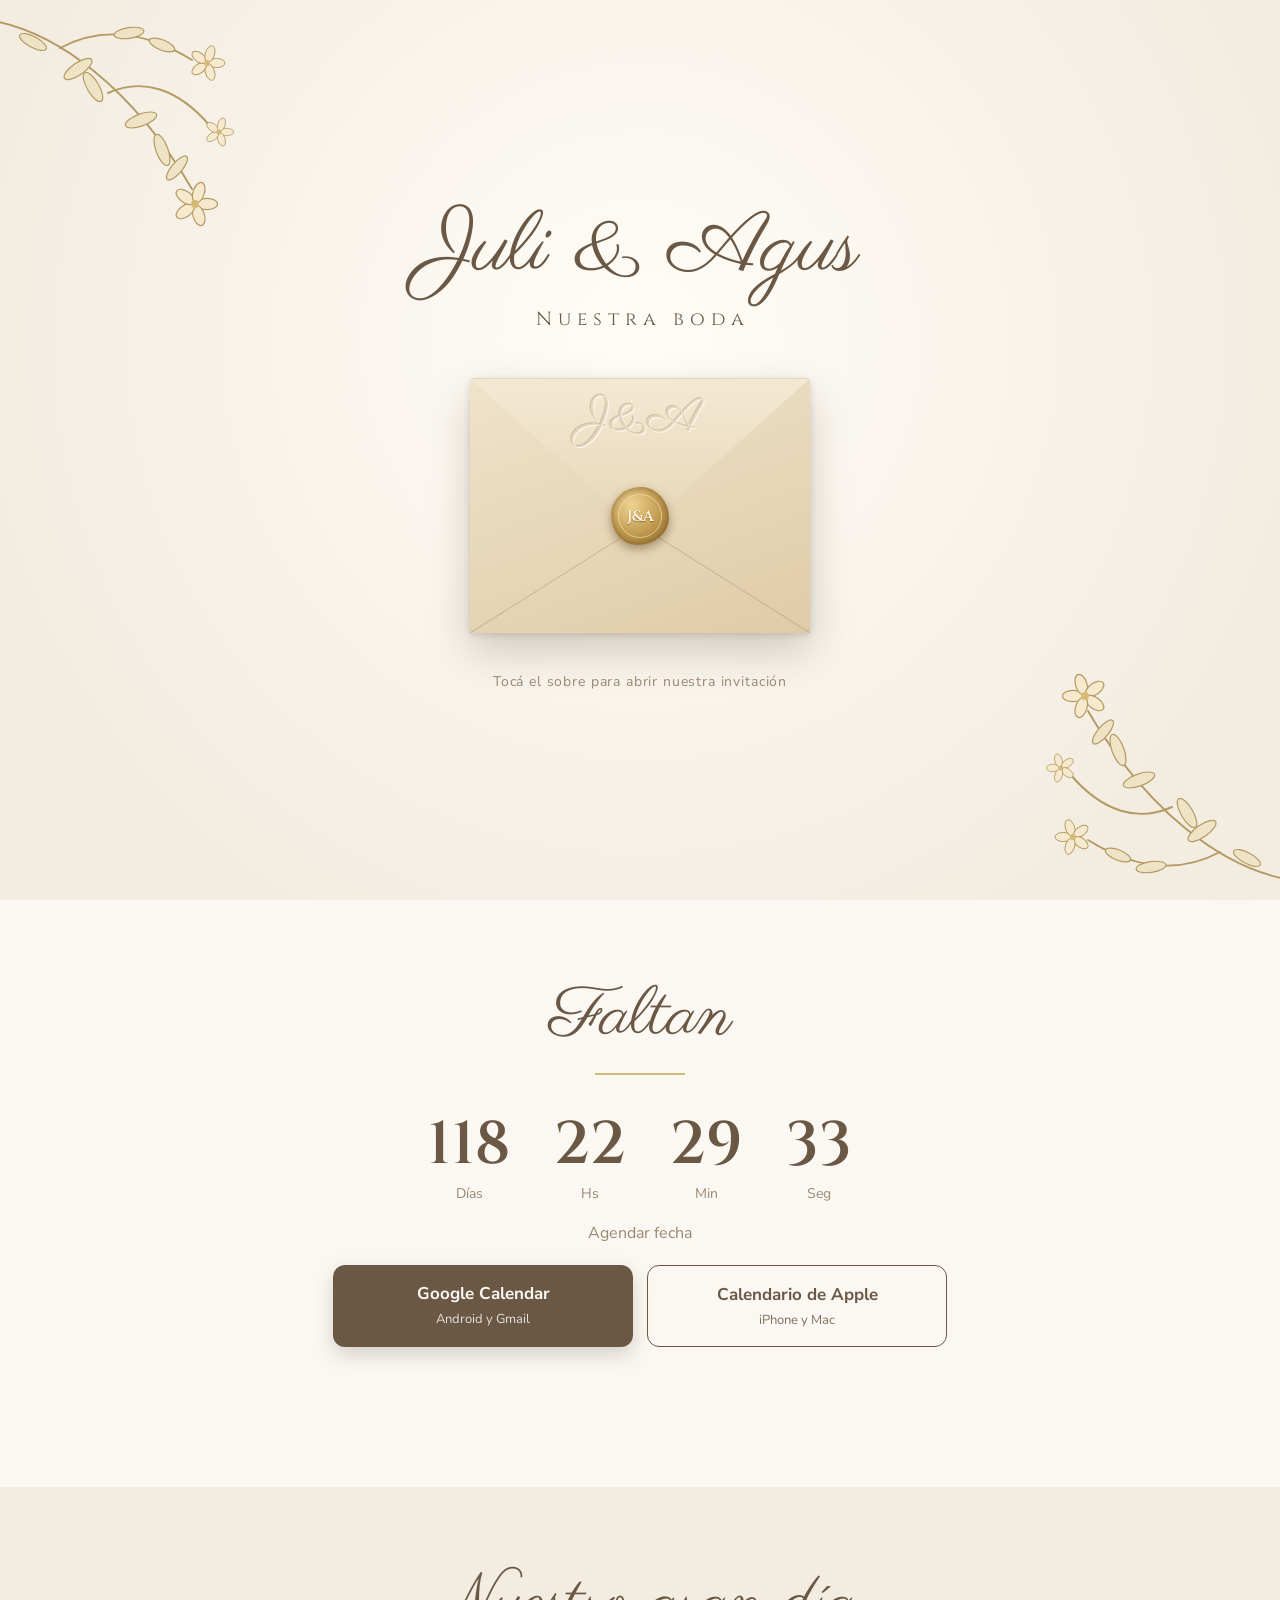
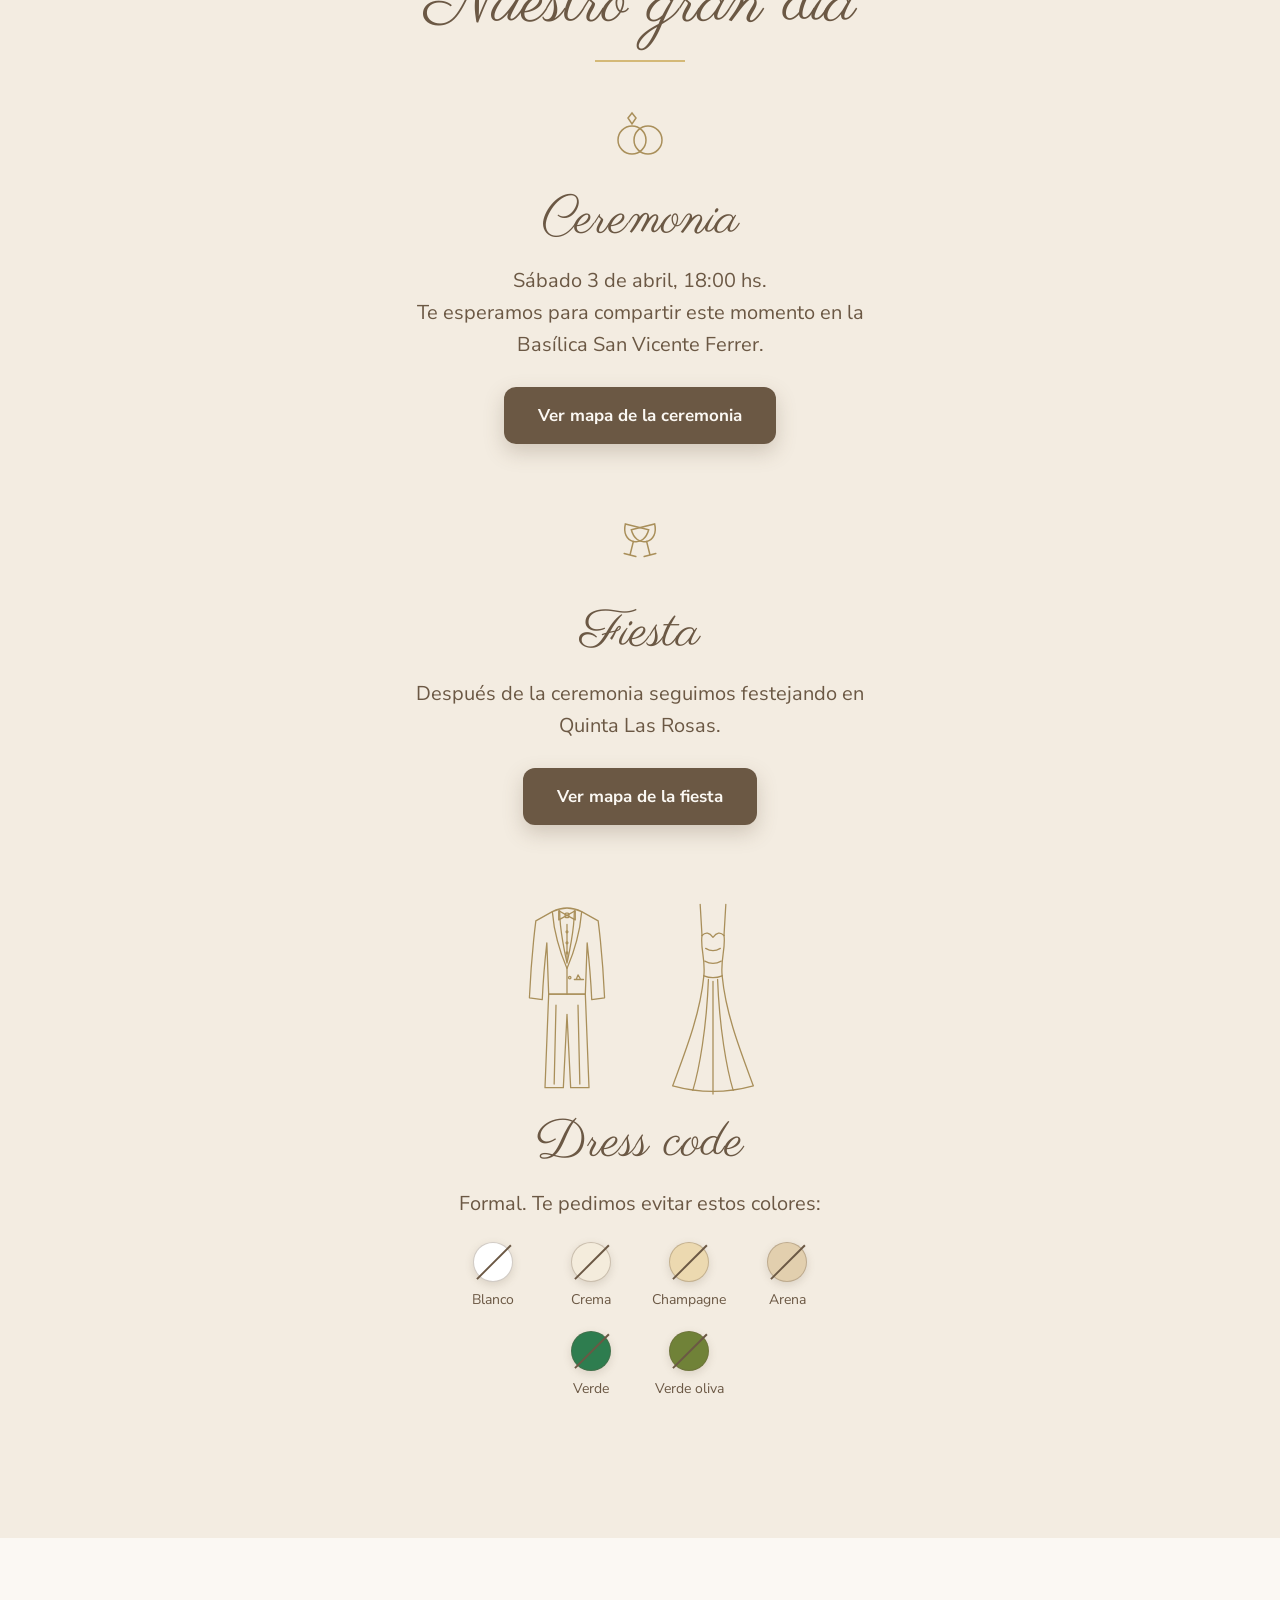
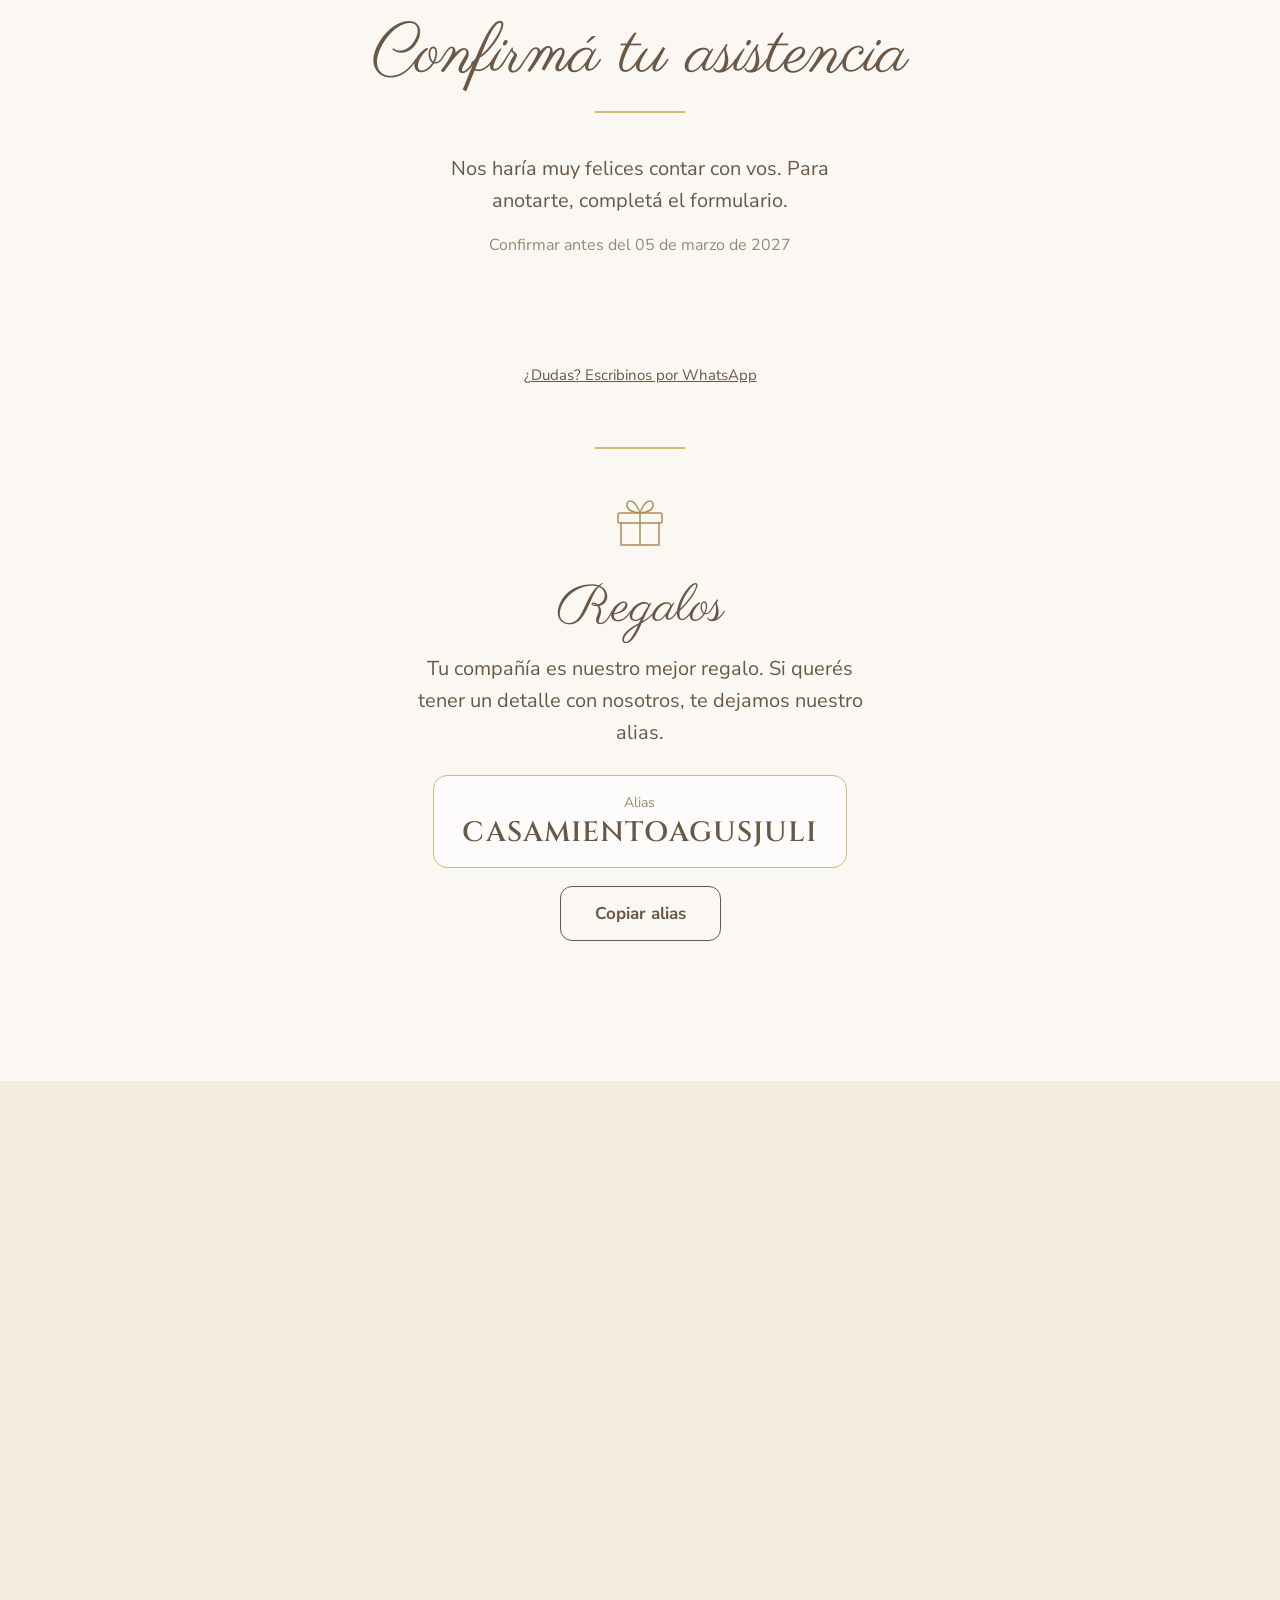
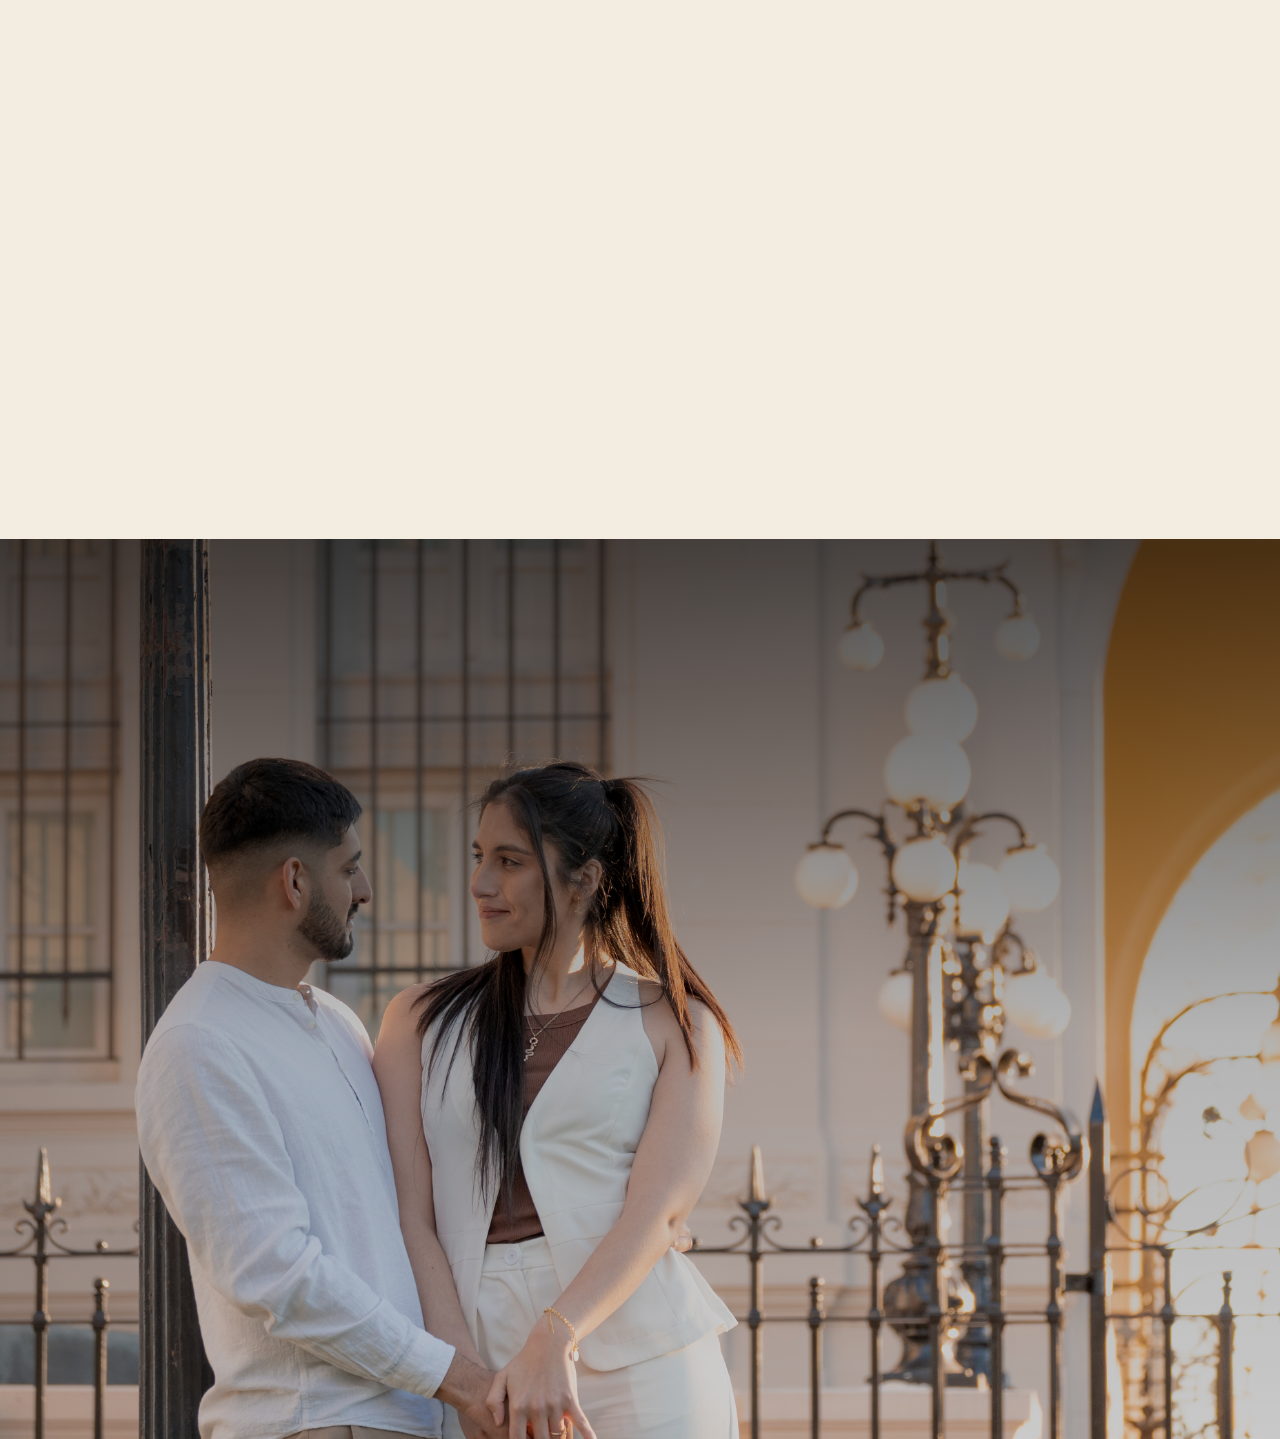
==== commit a83d73df: "Update invitacion.html" ====
--- a/invitacion.html
+++ b/invitacion.html
@@ -4,10 +4,10 @@
     <meta charset="UTF-8">
     <meta name="viewport" content="width=device-width, initial-scale=1.0">
     <title>Juli & Agus · 3 de abril de 2027</title>
-    <meta name="description" content="¡Nos casamos! Te esperamos el 3 de abril de 2027 a las 18:30 hs en Quinta Las Rosas.">
+    <meta name="description" content="¡Nos casamos! Te esperamos el 3 de abril de 2027 a las 18:00 hs en Quinta Las Rosas.">
     <meta property="og:type" content="website">
     <meta property="og:title" content="Juli & Agus · ¡Nos casamos!">
-    <meta property="og:description" content="Te esperamos el 3 de abril de 2027 a las 18:30 hs.">
+    <meta property="og:description" content="Te esperamos el 3 de abril de 2027 a las 18:00 hs.">
     <meta property="og:image" content="https://aguss2604-debug.github.io/JuliyAgus/miniatura-2.jpg">
     <meta property="og:image:width" content="1200">
     <meta property="og:image:height" content="630">
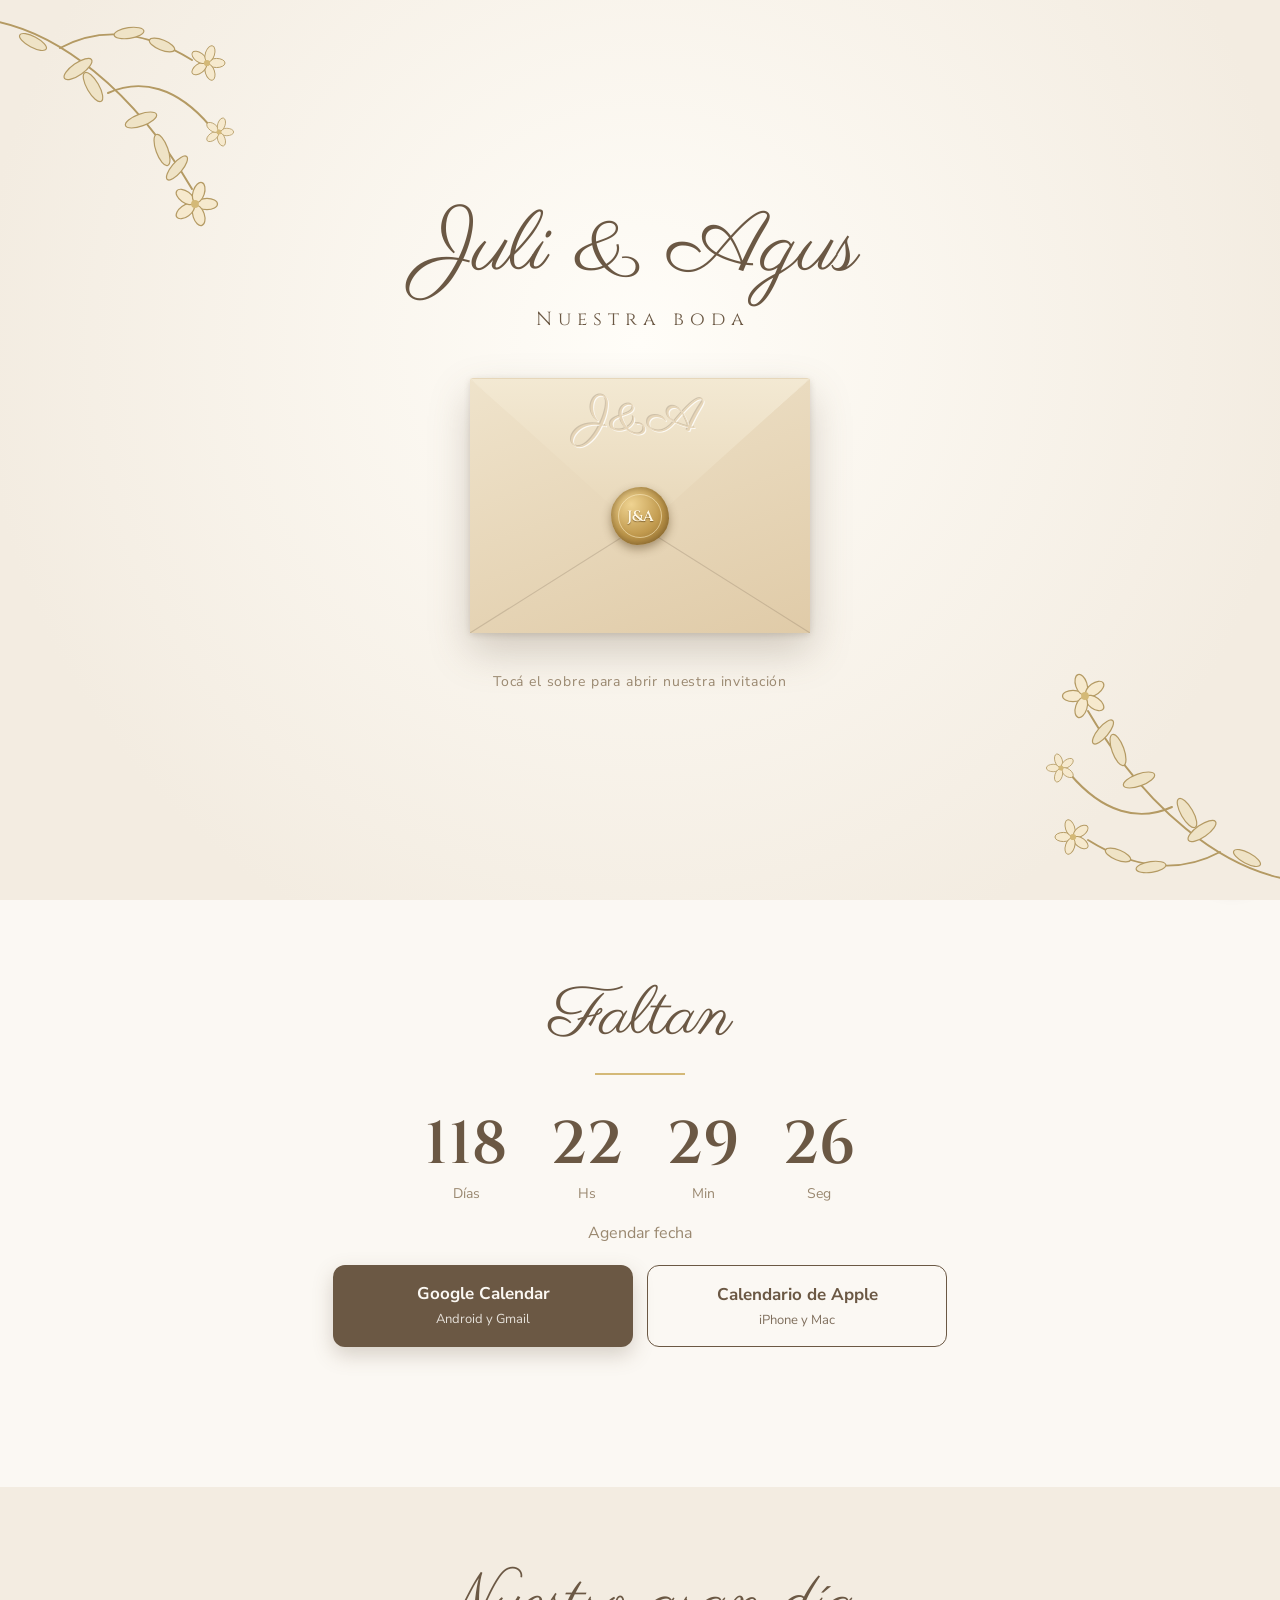
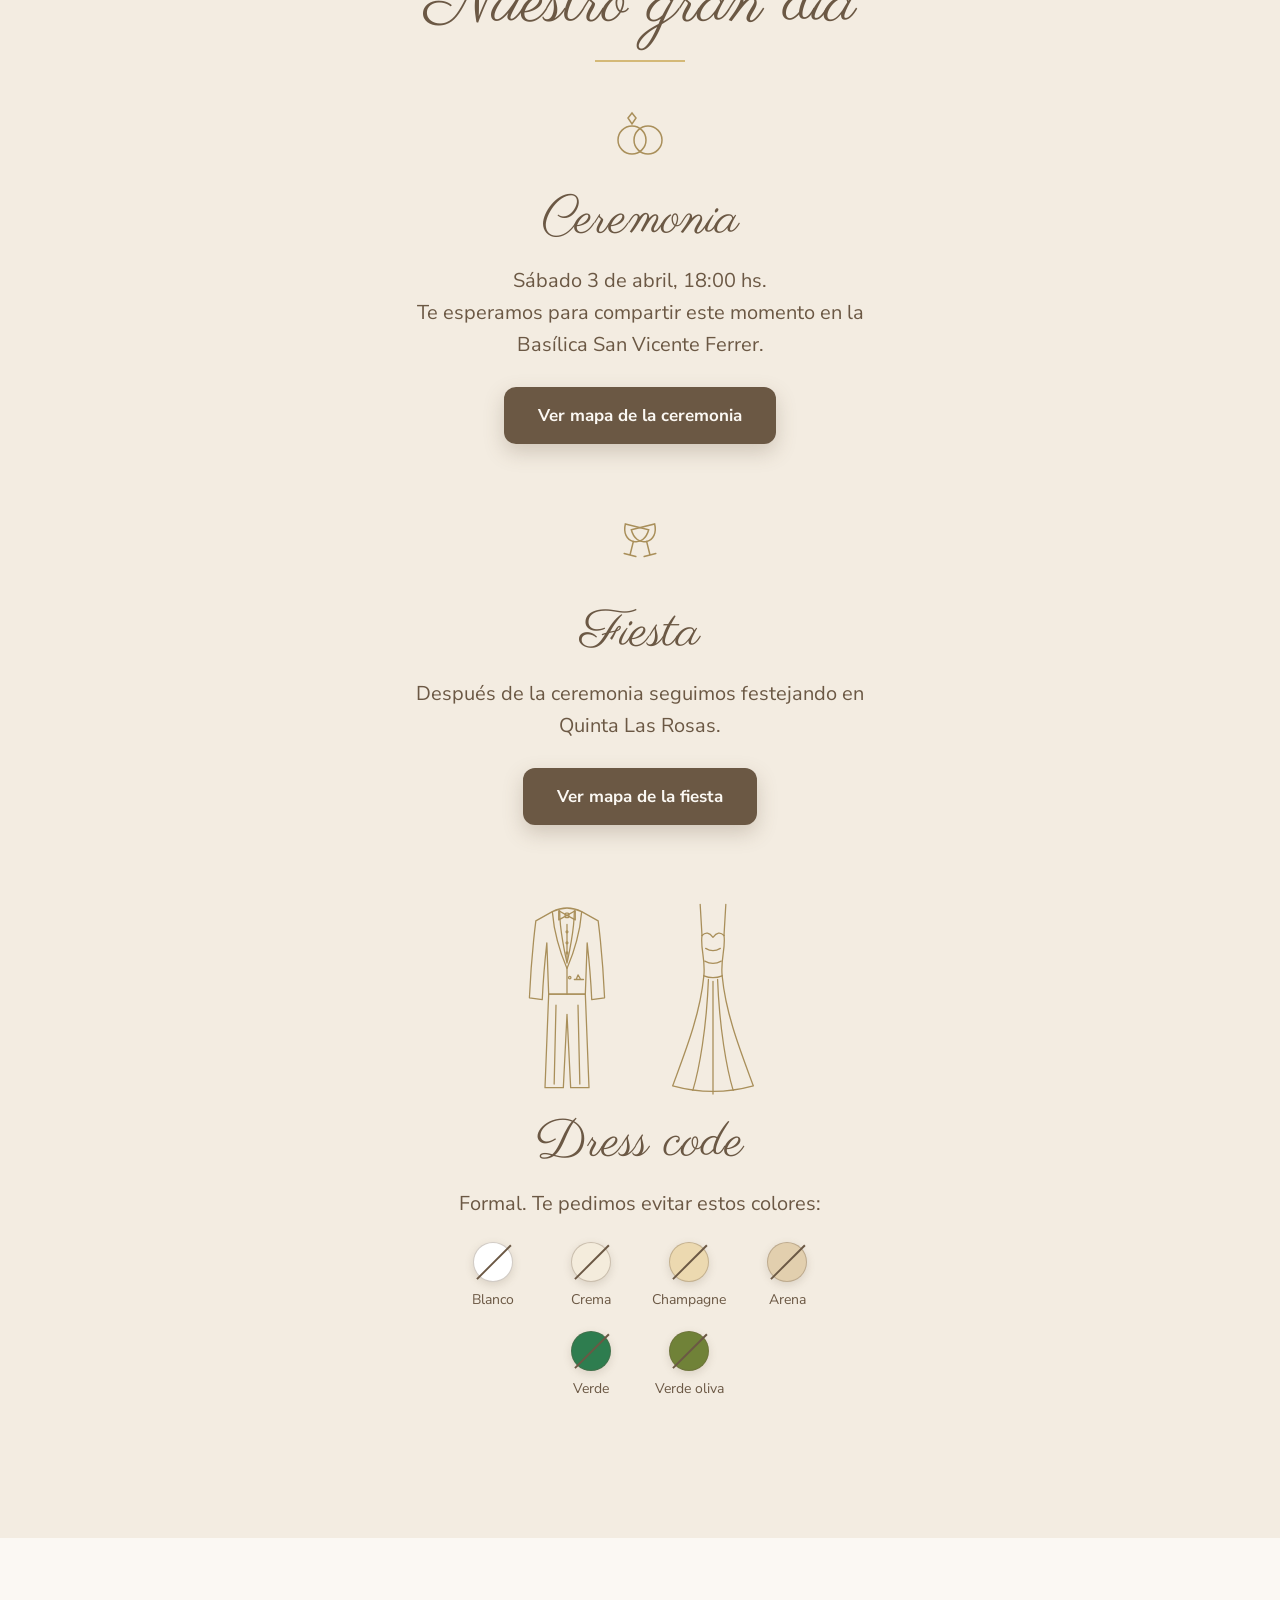
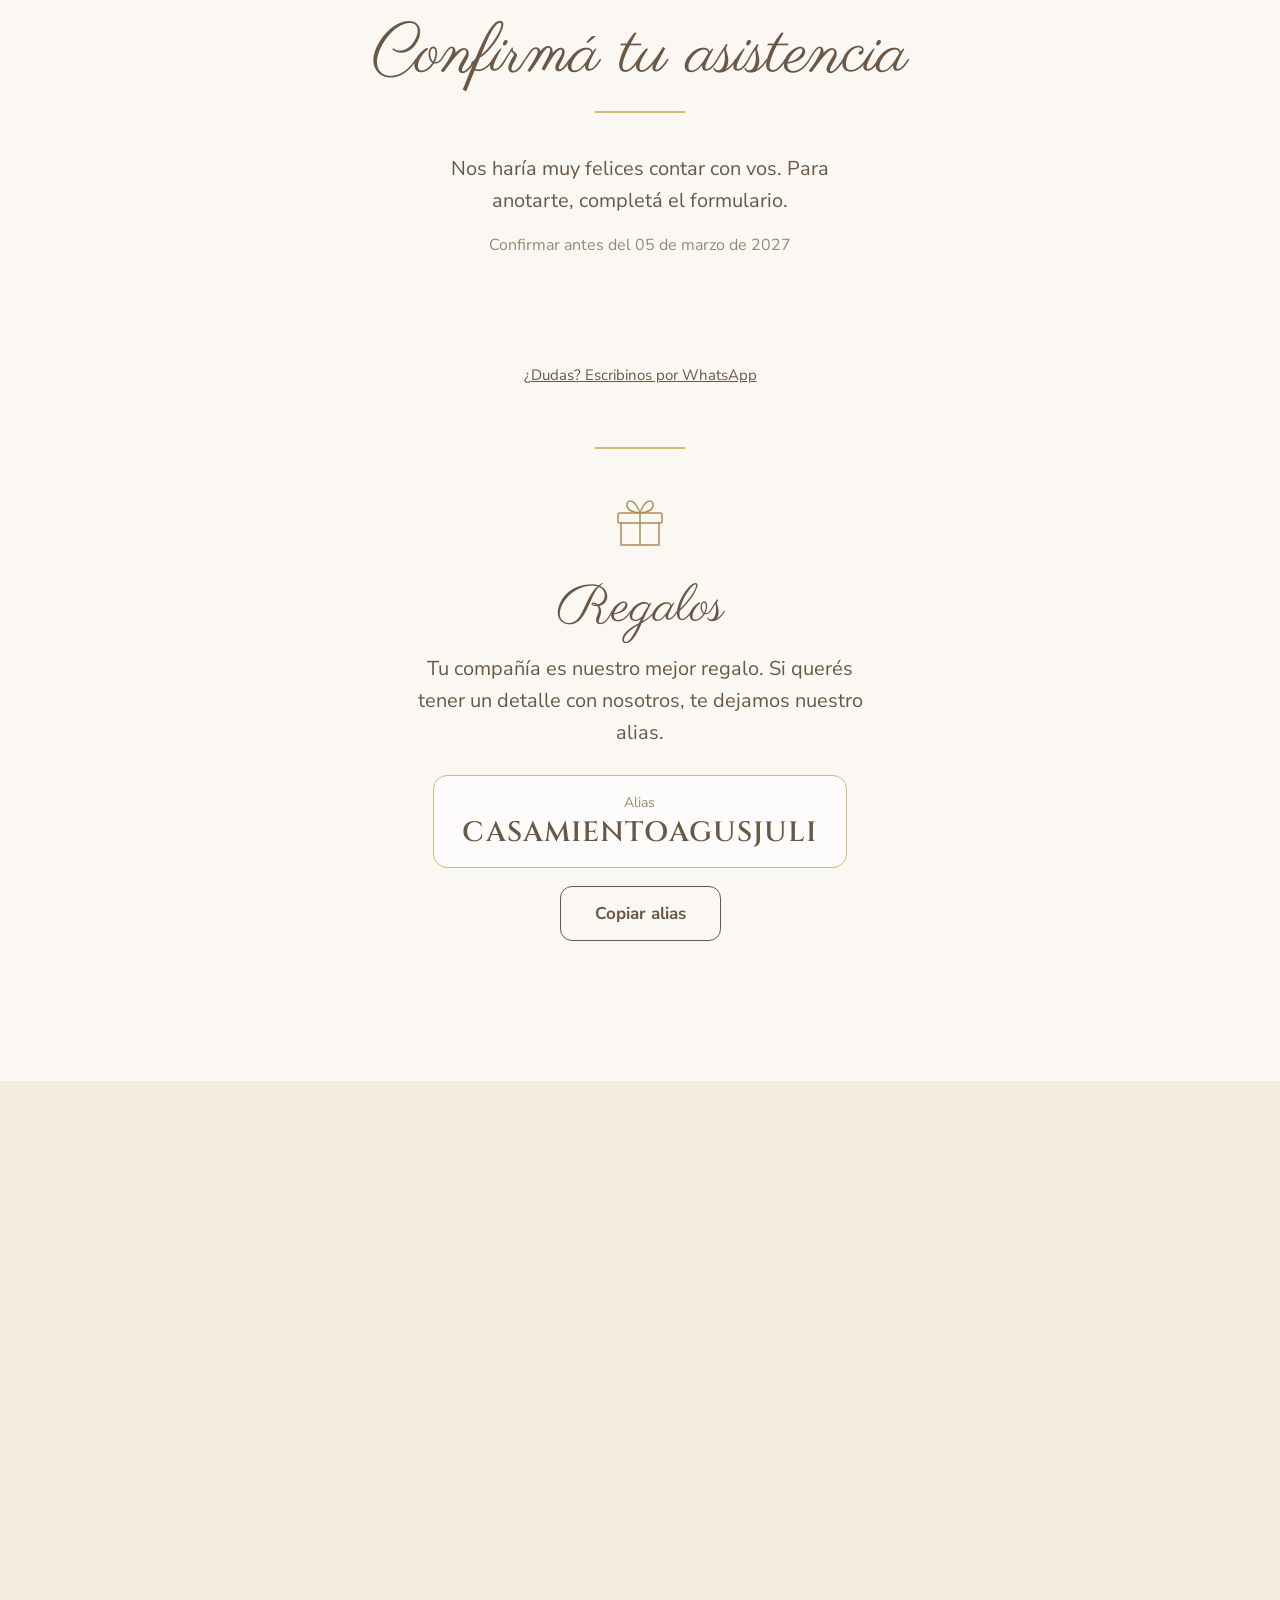
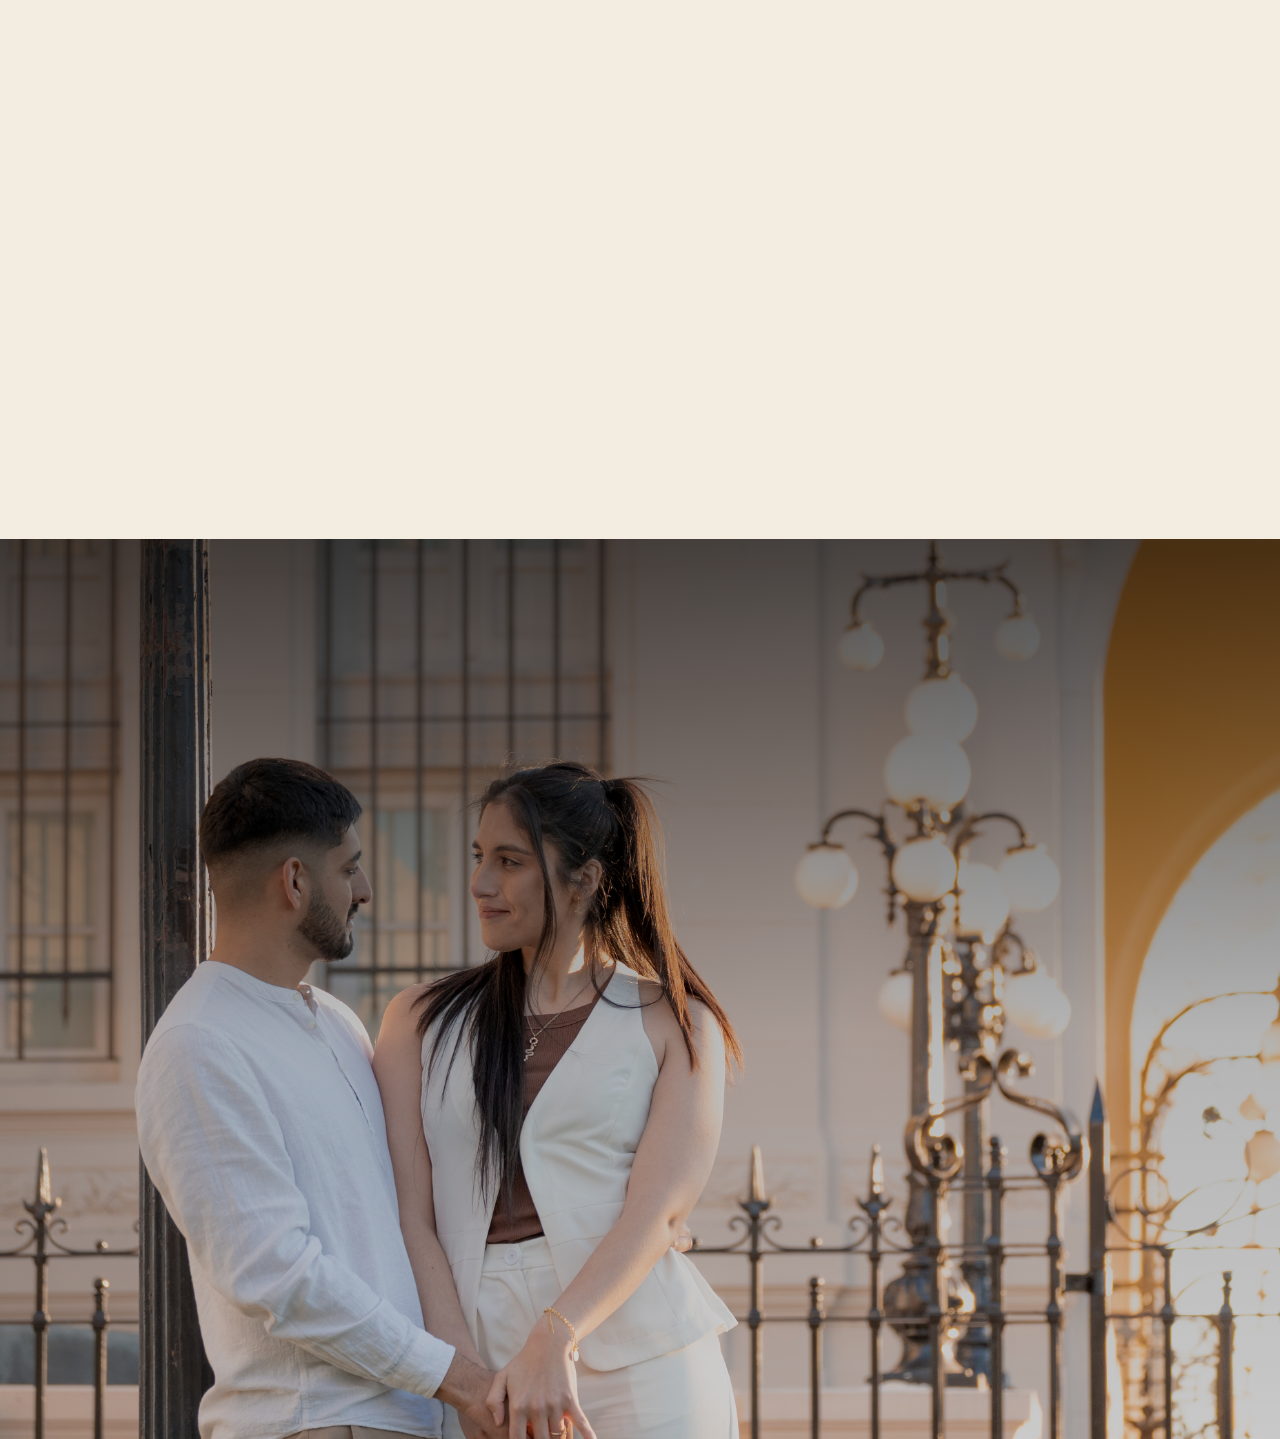
==== commit bbb60682: "Update invitacion.html" ====
--- a/invitacion.html
+++ b/invitacion.html
@@ -4,10 +4,10 @@
     <meta charset="UTF-8">
     <meta name="viewport" content="width=device-width, initial-scale=1.0">
     <title>Juli & Agus · 3 de abril de 2027</title>
-    <meta name="description" content="¡Nos casamos! Te esperamos el 3 de abril de 2027 a las 18:00 hs en Quinta Las Rosas.">
+    <meta name="description" content="¡Nos casamos! Te esperamos el 3 de abril de 2027 a las en Quinta Las Rosas.">
     <meta property="og:type" content="website">
     <meta property="og:title" content="Juli & Agus · ¡Nos casamos!">
-    <meta property="og:description" content="Te esperamos el 3 de abril de 2027 a las 18:00 hs.">
+    <meta property="og:description" content="Te esperamos el 3 de abril de 2027.">
     <meta property="og:image" content="https://aguss2604-debug.github.io/JuliyAgus/miniatura-2.jpg">
     <meta property="og:image:width" content="1200">
     <meta property="og:image:height" content="630">
